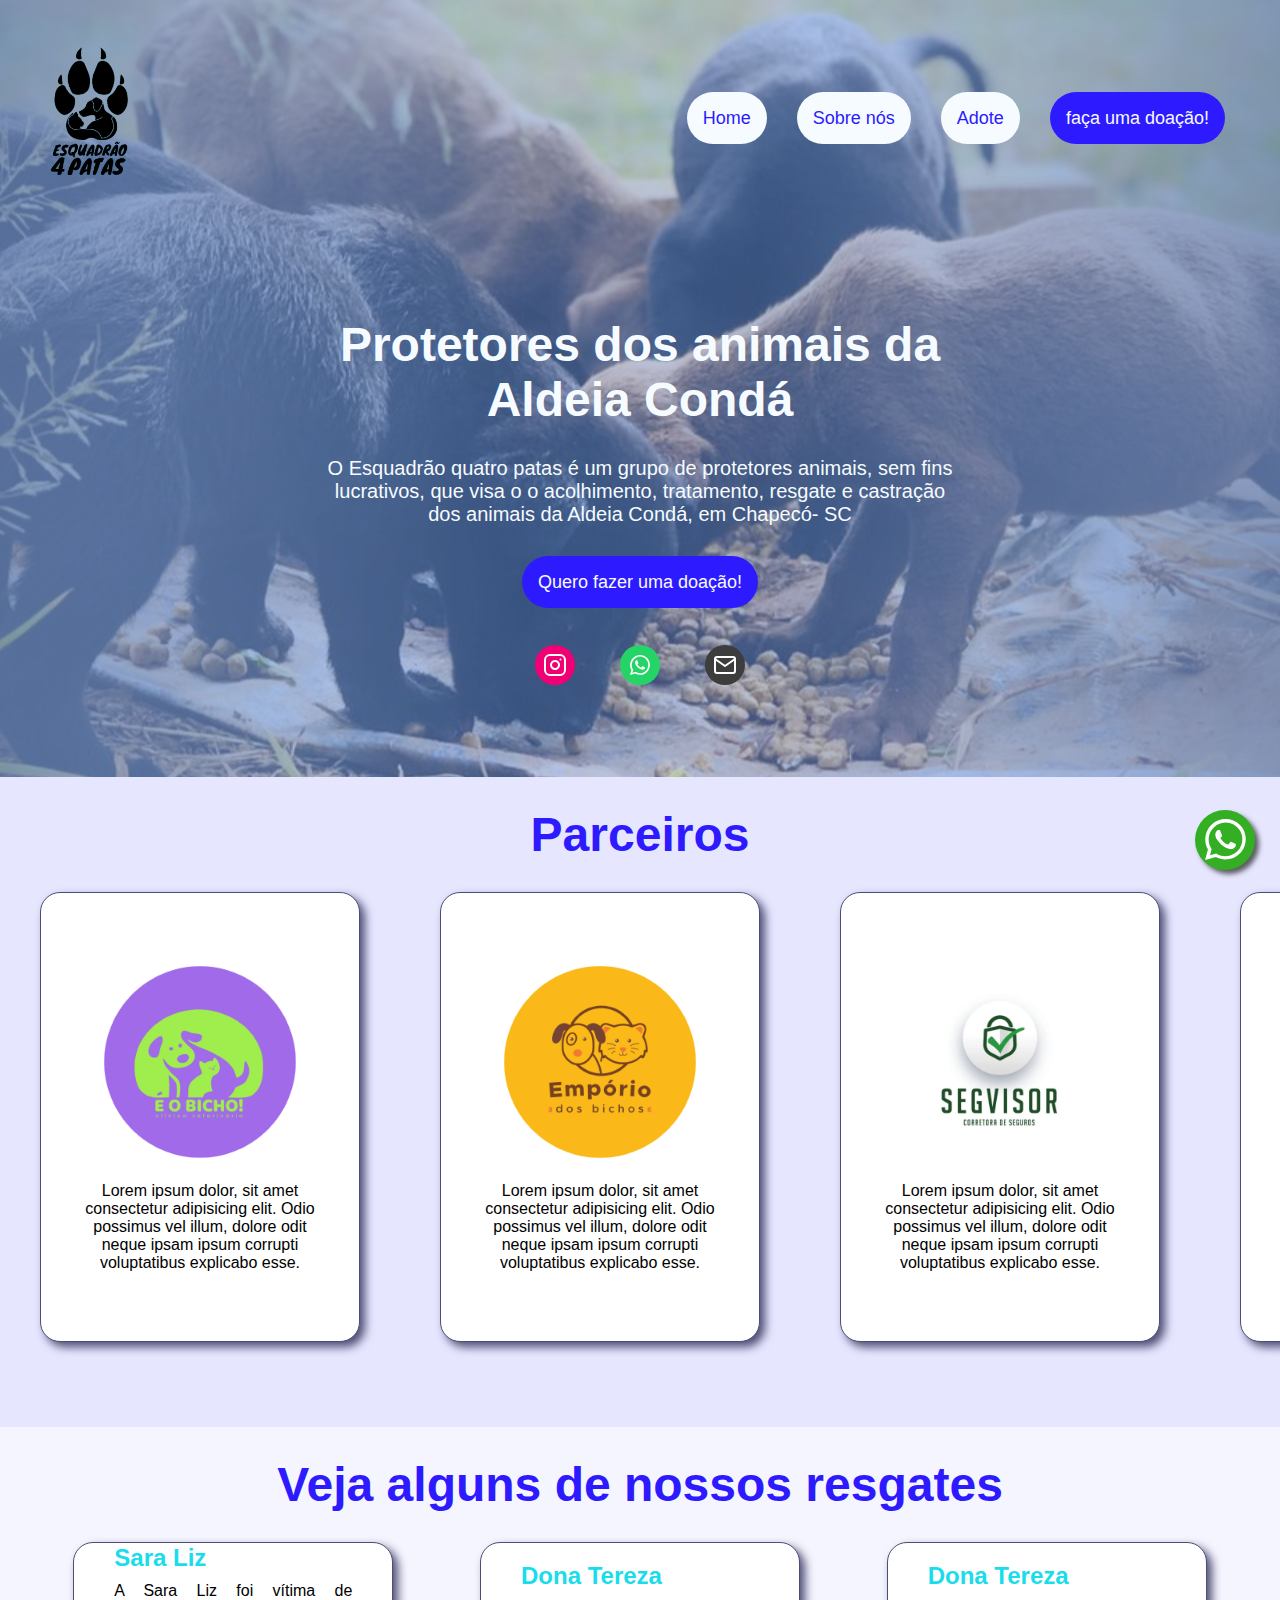
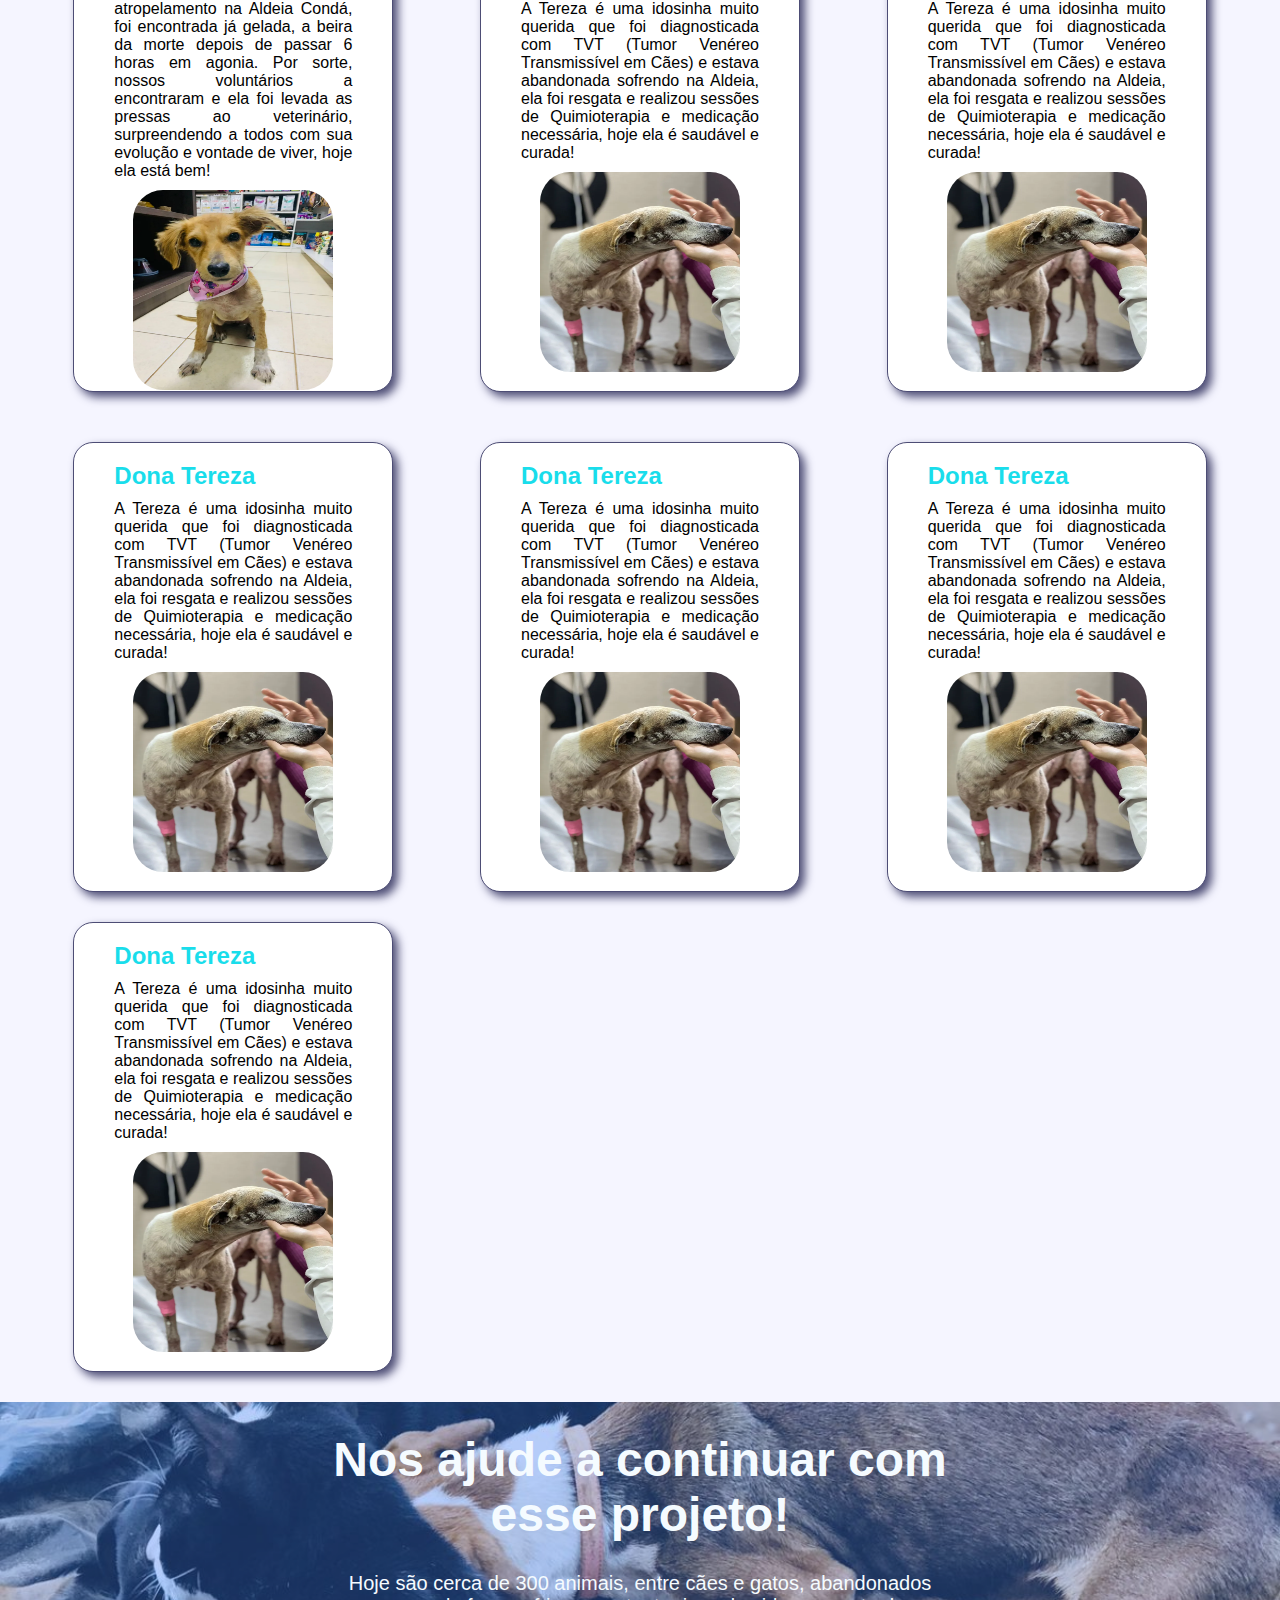
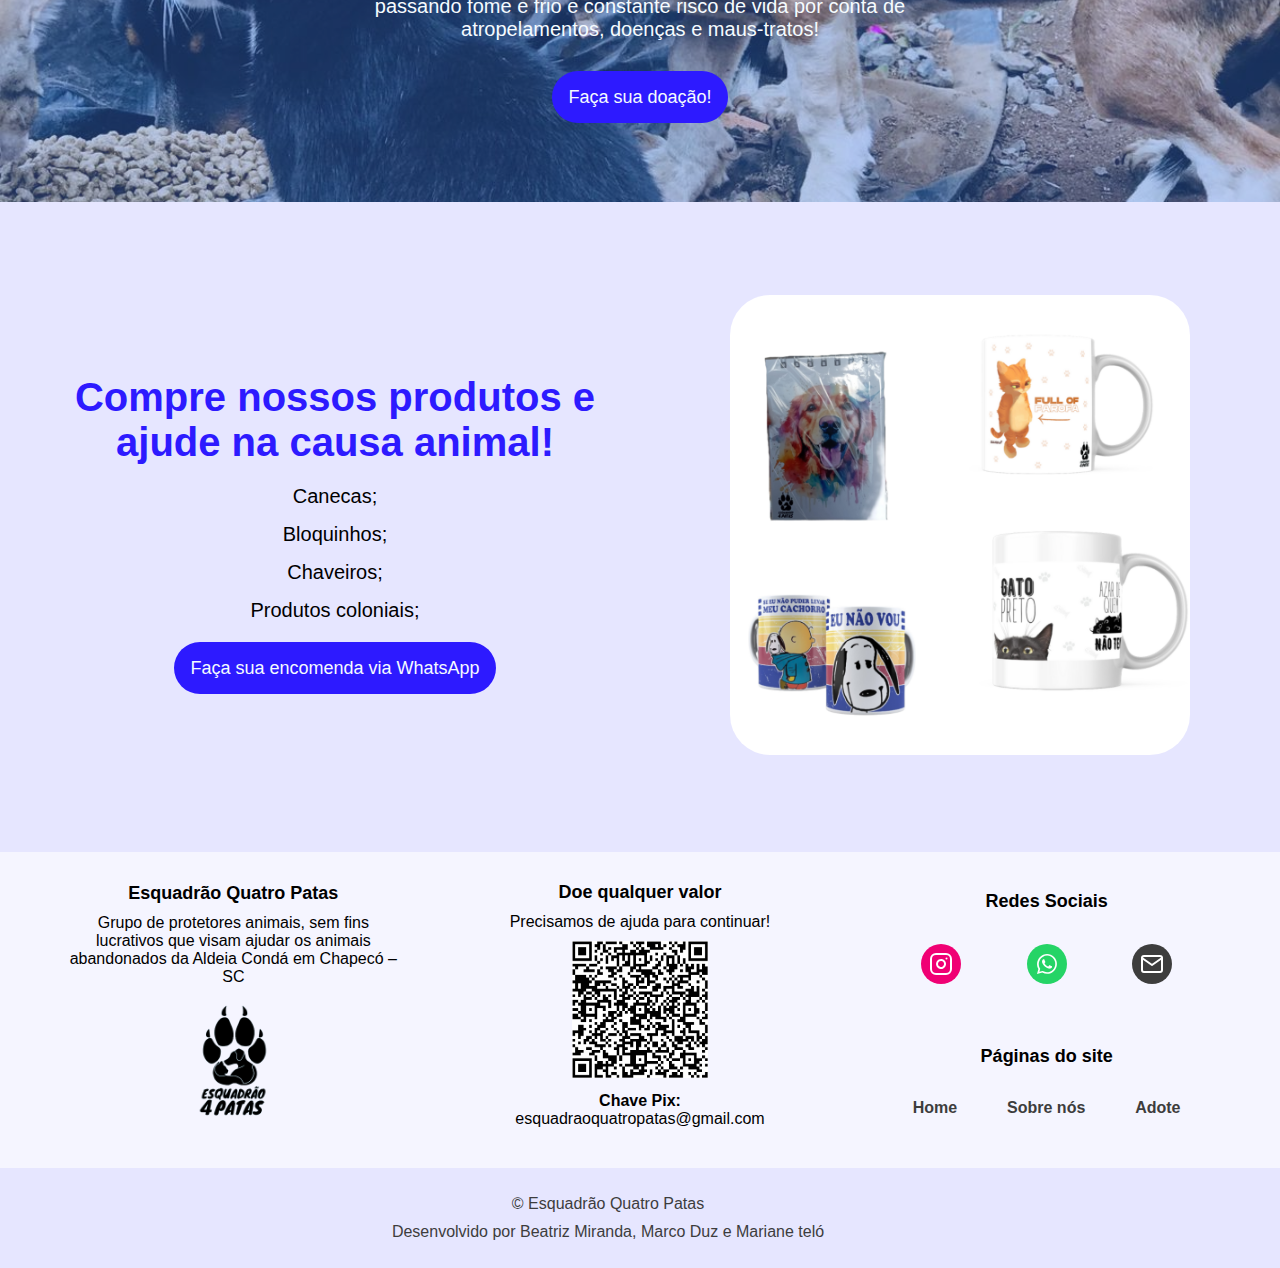
==== index.html @ 8b722568 "ajustes menu responsivo" ====
<!DOCTYPE html>
<html lang="pt-br">
  <head>
    <meta charset="UTF-8" />
    <meta http-equiv="X-UA-Compatible" content="IE=edge" />
    <meta name="viewport" content="width=device-width, initial-scale=1.0" />
    <link rel="stylesheet" href="./style/style.css" />
    <link rel="stylesheet" href="style/fontawesome/all.css" />
    <link rel="stylesheet" href="./style/responsivo.css" />
    <title>Esquadrão 4 Patas</title>
  </head>
  <body>
    <section class="inicio">
      <div id="teste">
        <header>
          <a class="linkLogo" href="index.html">
            <img id="logo" src="./imagens/index/logo.png" alt="logo da ong: Uma patinha de cachorro preta com o escrita embaixo esquadrão 4 patas"/>
          </a>
          <div class="btn-mobile">
            <label id="btn-menu-mobile" onclick="exibeMenu()">&#9776;</label>
        </div>
        <nav class="menu">
          <ul>
            <li><a href="index.html">Home</a></li>
            <li><a href="about.html">Sobre nós</a></li>
            <li><a href="adopt.html">Adote</a></li>
            <li><a class="button" href="./donate.html">faça uma doação!</a></li>
          </ul>
        </nav>
  
      </header>
        <div id="texto">
          <h2>Protetores dos animais da Aldeia Condá</h2>
          <p>
            O Esquadrão quatro patas é um grupo de protetores animais, sem fins
            lucrativos, que visa o o acolhimento, tratamento, resgate e castração
            dos animais da Aldeia Condá, em Chapecó- SC
          </p>
          <a class="button" href="#">Quero fazer uma doação!</a>

          <div id="redesSociais">
          <a id="insta" href="https://www.instagram.com/esquadrao4.patas/?igshid=YmM0MjE2YWMzOA%3D%3D" target="_blank"><img alt="instagram" src="./imagens/icones/instagram.svg"></a>
          <a id="whats" href="https://api.whatsapp.com/send?1=pt_BR&phone=5555499101071" target="_blank"><img alt="whatsapp" src="./imagens/icones/whatsapp.svg"></a>
          <a id="mail" href="mailto:%20esquadraoquatropatas@gmail.com"><img alt="e-mail" src="./imagens/icones/mail.svg"></a>
        </div>
        
        </div>
      </div>
    </section>

    <section class="parceiros">
      <h2>Parceiros</h2>
      <div class="slider">

        <div class="slides">
           <!--Radio Buttons-->
           <input type="radio" name="radio-btn" id="r1">
           <input type="radio" name="radio-btn" id="r2">
           <input type="radio" name="radio-btn" id="r3">
           <input type="radio" name="radio-btn" id="r4">

           <!--SLIDES, card-->
           <div class="slide first">
             <div class="card">
              <img src="./imagens/parceiros/eobicho.png" alt="É o bicho"/>
              <p>Lorem ipsum dolor, sit amet consectetur adipisicing elit. Odio possimus vel illum, dolore odit neque ipsam ipsum corrupti voluptatibus explicabo esse.</p>
            </div>
          </div>

          <div class="slide">
            <div class="card">
              <img src="./imagens/parceiros/emporiodosbichos.png" alt="Empório dos Bichos"/>
              <p>Lorem ipsum dolor, sit amet consectetur adipisicing elit. Odio possimus vel illum, dolore odit neque ipsam ipsum corrupti voluptatibus explicabo esse.</p> 
            </div>
          </div>

          <div class="slide">
            <div class="card">
              <img src="./imagens/parceiros/segvisor.png" alt="Segvisor seguradora"/>
              <p>Lorem ipsum dolor, sit amet consectetur adipisicing elit. Odio possimus vel illum, dolore odit neque ipsam ipsum corrupti voluptatibus explicabo esse.</p>
            </div>
          </div>

          <div class="slide">
            <div class="card">
              <img src="./imagens/parceiros/ninja.png" alt="ninja Sushi"/>
              <p>Lorem ipsum dolor, sit amet consectetur adipisicing elit. Odio possimus vel illum, dolore odit neque ipsam ipsum corrupti voluptatibus explicabo esse.</p>
            </div>
          </div>

          <!--NAVIGATION AUTO-->
            <div class="navigation-auto">
              <div class="auto-btn1"></div>
              <div class="auto-btn2"></div>
              <div class="auto-btn3"></div>
              <div class="auto-btn4"></div>
            </div>
          
          </div>

          <!-- <div class="manual-navigation">
            <label for="r1" class="manual-btn"></label>
            <label for="r2" class="manual-btn"></label>
            <label for="r3" class="manual-btn"></label>
            <label for="r4" class="manual-btn"></label>
          </div> -->

        </div>
    </section>

    <section class="resgates">
      <h2>Veja alguns de nossos resgates</h2>
      <div class="grid">
           <div class="card">
            <div class="textoresgate">
              <h3>Sara Liz</h3>
               <p>A Sara Liz foi vítima de atropelamento na Aldeia Condá, foi encontrada já gelada, a beira da morte depois de passar 6 horas em agonia. Por sorte, nossos voluntários a encontraram e ela foi levada as pressas ao veterinário, surpreendendo a todos com sua evolução e vontade de viver, hoje ela está bem!</p> 
            </div>
            <img src="./imagens/resgates/SaraLiz.png" alt="Foto da Sara Liz, cahorrinha caramelo.... usando um lenço cor de rosa, sentada posando para a foto"/>
          </div>

          <div class="card">
            <div class="textoresgate">
              <h3>Dona Tereza</h3>
               <p>A Tereza é uma idosinha muito querida que foi diagnosticada com TVT (Tumor Venéreo Transmissível em Cães) e estava abandonada sofrendo na Aldeia, ela foi resgata e realizou sessões de Quimioterapia e medicação necessária, hoje ela é saudável e curada!</p> 
            </div>
            <img src="./imagens/resgates/DonaTereza.png" alt=""/>
          </div>

          <div class="card">
            <div class="textoresgate">
              <h3>Dona Tereza</h3>
               <p>A Tereza é uma idosinha muito querida que foi diagnosticada com TVT (Tumor Venéreo Transmissível em Cães) e estava abandonada sofrendo na Aldeia, ela foi resgata e realizou sessões de Quimioterapia e medicação necessária, hoje ela é saudável e curada!</p> 
            </div>
            <img src="./imagens/resgates/DonaTereza.png" alt=""/>
          </div>
          
          <div class="card">
            <div class="textoresgate">
              <h3>Dona Tereza</h3>
               <p>A Tereza é uma idosinha muito querida que foi diagnosticada com TVT (Tumor Venéreo Transmissível em Cães) e estava abandonada sofrendo na Aldeia, ela foi resgata e realizou sessões de Quimioterapia e medicação necessária, hoje ela é saudável e curada!</p> 
            </div>
            <img src="./imagens/resgates/DonaTereza.png" alt=""/>
          </div>

          <div class="card">
            <div class="textoresgate">
              <h3>Dona Tereza</h3>
               <p>A Tereza é uma idosinha muito querida que foi diagnosticada com TVT (Tumor Venéreo Transmissível em Cães) e estava abandonada sofrendo na Aldeia, ela foi resgata e realizou sessões de Quimioterapia e medicação necessária, hoje ela é saudável e curada!</p> 
            </div>
            <img src="./imagens/resgates/DonaTereza.png" alt=""/>
          </div>

          <div class="card">
            <div class="textoresgate">
              <h3>Dona Tereza</h3>
               <p>A Tereza é uma idosinha muito querida que foi diagnosticada com TVT (Tumor Venéreo Transmissível em Cães) e estava abandonada sofrendo na Aldeia, ela foi resgata e realizou sessões de Quimioterapia e medicação necessária, hoje ela é saudável e curada!</p> 
            </div>
            <img src="./imagens/resgates/DonaTereza.png" alt=""/>
          </div>

          <div class="card">
            <div class="textoresgate">
              <h3>Dona Tereza</h3>
               <p>A Tereza é uma idosinha muito querida que foi diagnosticada com TVT (Tumor Venéreo Transmissível em Cães) e estava abandonada sofrendo na Aldeia, ela foi resgata e realizou sessões de Quimioterapia e medicação necessária, hoje ela é saudável e curada!</p> 
            </div>
            <img src="./imagens/resgates/DonaTereza.png" alt=""/>
          </div>
        </div>
    </section>

    <section class="ajude">
      <div id="teste">
        <div id="textoResgate">
          <h2>Nos ajude a continuar com esse projeto!</h2>
          <p>
            Hoje são cerca de 300 animais, entre cães e gatos, abandonados passando
            fome e frio e constante risco de vida por conta de atropelamentos,
            doenças e maus-tratos!
          </p>
          <a class="button" href="#">Faça sua doação!</a>
        </div>
      </div>
    </section>

    <section class="produtos">
      <div id="escrita">
        <h2>Compre nossos produtos e ajude na causa animal!</h2>
        <ul>
          <li>Canecas;</li>
          <li>Bloquinhos;</li>
          <li>Chaveiros;</li>
          <li>Produtos coloniais;</li>
        </ul>
        <a class="button" href="#">Faça sua encomenda via WhatsApp</a>
      </div>
      <div id="imagens">
        <img src="./imagens/index/produtos.png">
      </div>
    </div>
    </section>

    <footer>
      <div id="esquadrao">
        <h4>Esquadrão Quatro Patas</h4>
        <p>Grupo de protetores animais, sem fins lucrativos que visam ajudar os animais abandonados da Aldeia Condá em Chapecó – SC</p>
        <ul id="contatos"></ul>
        <img src="./imagens/index/logo.png" alt="logo da ong: Uma patinha de cachorro preta com o escrita embaixo esquadrão 4 patas">
      </div>
      
      <div id="doacao">
        <h4>Doe qualquer valor</h4>
        <p>Precisamos de ajuda para continuar!</p>
        <img src="./imagens/donate/qrCodePix.png" alt="QrCode para efetuar doação utilizando pix">
        <p><bold>Chave Pix:</bold><br/> esquadraoquatropatas@gmail.com</p>
      </div>

      <div id="Contato">
        <h4>Redes Sociais</h4>
        <div id="redesSociais">
          <a id="insta" href="https://www.instagram.com/esquadrao4.patas/?igshid=YmM0MjE2YWMzOA%3D%3D" target="_blank"><img alt="instagram" src="./imagens/icones/instagram.svg"></a>
          <a id="whats" href="https://api.whatsapp.com/send?1=pt_BR&phone=5555499101071" target="_blank"><img alt="whatsapp" src="./imagens/icones/whatsapp.svg"></a>
          <a id="mail" href="mailto:%20esquadraoquatropatas@gmail.com" target="_blank"><img alt="e-mail" src="./imagens/icones/mail.svg"></a>
        </div>
        <h4>Páginas do site</h4>
        <div id="nav">
          <a href="index.html">Home</a>
          <a href="about.html">Sobre nós</a>
          <a href="adopt.html">Adote</a>
        </div>
      </div>
    </footer>
    <div class="cop">
      <p>&copy Esquadrão Quatro Patas</p>
      <p>Desenvolvido por Beatriz Miranda, Marco Duz e Mariane teló</p>
    </div>

    <!--Botão Whatsapp-->
    <a href="https://api.whatsapp.com/send?1=pt_BR&phone=5555499101071" target="_blank" id="btn-wpp">
      <img alt="whatsapp" src="./imagens/icones/whatsapp.svg">
    </a>
    <script src="script.js"></script>
  </body>
</html>
---- style/style.css ----
/*----index----*/
* {
  box-sizing: border-box;
  margin: 0;
  padding: 0;
}
:root {
  /*variaveis do css*/
  --primary-color: hsl(245, 100%, 55%);
  --bg-image: rgba(64, 131, 255, 0.35);
  --bg-light: hsl(240, 100%, 95%);
  --bg-light2: hsl(240, 100%, 98%);
  --bg-donate: hsl(192, 100%, 96%);
  --shadow-color: hsl(241, 21%, 38%);

  --font-light: hsl(202, 100%, 98%);
  --font-titulo-resgates: hsl(184, 84%, 51%);

  font-size: 62.5%; /* a fonte raiz do site foi alterada para 10px*/
}
html,
body {
  width: 100%;
  height: 100%;
  scroll-behavior: smooth;
}
body {
  font-family: 'DM Sans', sans-serif;
  font-size: 1.6rem;
  text-align: center;

  overflow: overlay;

  background-color: var(--bg-light);
}
#logo {
  height: 16rem;
  width: 16rem;
}
a {
  text-decoration: none;
  font-size: 1.8rem;
  color: var(--primary-color);
}
ul {
  list-style: none;
}
h2 {
  font-size: 4.8rem;
  color: var(--primary-color);
}
.button {
  color: var(--font-light);
  background-color: var(--primary-color);
  padding: 1.6rem;
  border-radius: 10rem;

  transition: 0.8s;
}
p {
  font-size: 1.6rem;
}
/*---------------HOVERS--------------*/
nav a:hover {
  background-color: var(--primary-color);
  color: var(--font-light);
  padding: 2rem;
  border-radius: 10rem;

  transition: 0.8s;
  box-shadow: 0 0 2rem var(--shadow-color);
}
.button:hover {
  color: var(--primary-color);
  background-color: var(--font-light);
  padding: 2rem;
  border-radius: 10rem;

  transition: 0.8s;
  box-shadow: 0 0 2rem var(--shadow-color);
}
#insta:hover {
  background-color: hsl(331, 100%, 47%);
  border-radius: 50%;
  padding: 1rem;
  box-shadow: 0 0 0.5rem var(--shadow-color);

  transition: 0.2s;
}
#whats:hover {
  background-color: hsl(142, 70%, 49%);
  border-radius: 50%;
  padding: 1rem;
  box-shadow: 0 0 0.5rem var(--shadow-color);

  transition: 0.2s;
}
#mail:hover {
  background-color: hsl(0, 0%, 24%);
  border-radius: 50%;
  padding: 1rem;
  box-shadow: 0 0 0.5rem var(--shadow-color);

  transition: 0.2s;
}
footer #nav a:hover {
  font-size: 1.8rem;
  color: hsl(0, 0%, 36%);
  font-weight: bold;

  transition: 0.2s;
}
/*---------------INICIO--------------*/
.inicio {
  height: auto;
  background-image: url(../imagens/index/bgInicio.png);
  background-position: center;
}
.inicio h2 {
  color: var(--font-light);
}
#teste {
  background-color: var(--bg-image);
  width: 100%;
  height: 100%;
}
header {
  display: flex;
  justify-content: space-between;
  align-items: center;

  padding: 3.6rem 1rem;
  overflow: hidden;
}
nav {
  margin-right: 3rem;
}
nav ul {
  display: flex;
  justify-content: space-between;
}
nav ul a {
  margin: 1.5rem;
  background-color: var(--font-light);
  padding: 1.6rem;
  border-radius: 10rem;

  transition: 0.8s;
}
#texto {
  width: 63.7rem;
  margin-inline: auto;
  padding-block: 8rem;
  color: var(--font-light);
}
#texto #redesSociais {
  padding-inline: 30%;
  margin-top: 4rem;
}
#texto #redesSociais a {
  margin-inline: auto;
  display: flex;
  align-items: center;
}
#texto p {
  padding-block: 3rem;
  margin-bottom: 1.6rem;
  font-size: 2rem;
}
/*-------------CARD--------------------*/
div.card {
  display: flex;
  flex-direction: column;
  width: 32rem;
  height: 45rem;
  background-color: #ffffff;
  border-radius: 2rem;
  padding: 4rem;
  margin-inline: auto;
  align-items: center;
  justify-content: center;
  border: 0.1rem solid hsl(241, 21%, 38%);
  box-shadow: 0.5rem 0.5rem 1rem hsl(241, 21%, 38%);
  margin-top: 3rem;
}
.card img {
  width: 20rem;
  height: 20rem;
  margin-bottom: 2rem;
}
/*-----------PARCEIROS--------------------*/
.parceiros {
  padding-block: 3rem;
  height: 65rem;
}
/*----------------RESGATES---------------------*/
.grid {
  display: grid;
  justify-content: space-between;
  grid-template-columns: repeat(auto-fit, minmax(34rem, 1fr));
  grid-template-rows: repeat(auto-fit, minmax(50rem, 1fr));
}
.resgates {
  background-color: var(--bg-light2);
  height: auto;
  padding: 3rem;
}
h3 {
  color: var(--font-titulo-resgates);
  font-size: 2.4rem;
}
.textoresgate {
  text-align: justify;
}
.resgates .card p {
  margin-block: 1rem;
}
.resgates .card img {
  border-radius: 3rem;
  margin-bottom: 0rem;
}
/*----------------AJUDE---------------------*/
.ajude {
  height: 40rem;
  background-image: url(../imagens/index/bgDoe.jpeg);
  background-size: cover;
  background-position: 0% 48%;
}
.ajude p {
  color: var(--font-light);
  font-size: 2rem;
  padding-block: 3rem;
  margin-bottom: 1.6rem;
}
.ajude h2 {
  color: var(--font-light);
  padding-top: 3rem;
}
#textoResgate {
  width: 63.7rem;
  margin-inline: auto;
  color: var(--font-light);
}
/*----------------PRODUTOS--------------------*/
.produtos {
  height: 65rem;
  padding-block: 3rem;
  display: flex;
  justify-content: space-around;
  align-items: center;
}
#escrita {
  padding-left: 3rem;
  width: 48%;
}
#escrita h2 {
  font-size: 4rem;
}
#escrita ul {
  display: flex;
  flex-direction: column;
  gap: 1.5rem;
  padding-block: 2rem;
  margin-bottom: 1.6rem;
}
#escrita li {
  font-size: 2rem;
}
#imagens {
  float: right;
  width: 48%;
  padding-inline: 2rem;
}
#imagens img {
  width: min(80%, 59rem);
  height: auto;
  border-radius: 4rem;
  display: inline-block;
}
/*----------------FOOTER--------------------*/
footer {
  display: flex;
  align-items: center;
  justify-content: space-around;
  background-color: var(--bg-light2);

  padding: 3rem;
}
footer img {
  width: 40%;
  height: auto;
}
footer p {
  padding-block: 1rem;
}
bold {
  font-weight: bold;
  margin-bottom: 0.4rem;
}
footer div {
  width: 28%;
}
footer h4 {
  font-size: 1.8rem;
}
footer a {
  margin-inline: auto;
  display: flex;
  align-items: center;
}
#Contato h4:first-child {
  margin-bottom: 2rem;
}
#Contato h4:nth-child(3) {
  margin-top: 5rem;
  margin-bottom: 2rem;
}
#redesSociais img {
  width: 100%;
  height: auto;
}

footer #nav,
#redesSociais {
  width: 100%;
  display: flex;
  align-items: center;
  justify-content: space-around;
  height: auto;
  padding: 1.2rem;
}
footer #nav a {
  font-size: 1.6rem;
  color: hsl(0, 0%, 24%);
  font-weight: bold;

  transition: 0.2s;
}
#insta {
  background-color: hsl(331, 100%, 47%);
  border-radius: 50%;
  padding: 0.8rem;

  transition: 0.2s;
}
#whats {
  background-color: hsl(142, 70%, 49%);
  border-radius: 50%;
  padding: 0.8rem;

  transition: 0.2s;
}
#mail {
  background-color: hsl(0, 0%, 24%);
  border-radius: 50%;
  padding: 0.8rem;

  transition: 0.2s;
}
/*----------------Slider--------------------*/

.slider {
/*  margin: 0 auto;
  width: 80rem;*/
  height: 60rem;
  overflow: hidden;
}
.slides {
  width:125%;
  height: 40rem;
  display: flex;
}
.slides input {
  display: none;
}
.slide {
  width: 25%;
  position: static;
  transition: 2s;
}
/* .manual-navigation {
  position: absolute;
  width: 80rem;
  margin-top: -4rem;
  display: flex;
  justify-content: center;

  visibility: hidden;
}
.manual-btn {
  border: 0.2rem solid white;
  padding: 0.5rem;
  border-radius: 1rem;
  cursor: pointer;
  transition: 1s;
} */

/* .manual-btn:not(:last-child) {
  margin-right: 4rem;
}
.manual-btn:hover {
  background-color: #ffffff;
} */
#r1:checked ~ .first {
  margin-left: 0;
}
#r2:checked ~ .first {
  margin-left: -20%;
}
#r3:checked ~ .first {
  /*margin-left: -50%;*/
}
#r4:checked ~ .first {
 /* margin-left: -75%;*/
}

.navigation-auto div {
  border: 0.2rem solid var(--primary-color);
  padding: 0.5rem;
  border-radius: 1rem;
  cursor: pointer;
  transition: 1s;

  visibility: hidden;
}
.navigation-auto {
  position: absolute;
  width: min(90%, 80rem);
  margin-top: 36rem;
  display: flex;
  justify-content: center;
}
.navigation-auto div:not(:last-child) {
  margin-right: 4rem;
}
#r1:checked ~ .navigation-auto .auto-btn1 {
  background-color: #ffffff;
}
#r2:checked ~ .navigation-auto .auto-btn1 {
  background-color: #ffffff;
}
#r3:checked ~ .navigation-auto .auto-btn1 {
  background-color: #ffffff;
}
#r4:checked ~ .navigation-auto .auto-btn1 {
  background-color: #ffffff;
}
/*-------copy---------------------------------*/
.cop {
  padding-block: 3vh;
}
.cop p {
  color: hsl(0, 0%, 24%);
  width: 95%;
}
.cop p:first-child {
  margin-bottom: 1rem;
}

/* botão do whatsapp */
#btn-wpp{
  font-size: 14px;
  position: fixed;
  bottom: 30px;
  right: 25px;
  width: 60px;
  height: 60px;
  background-color: #34af23;
  border-radius: 50%;
  text-align: center;
  color: #FFF;
  /*padding: 5px 0 10px 0px;*/
  text-transform: uppercase;
  animation-name: animacaoBotao;
  animation-iteration-count: infinite;
  animation-duration: 3s;
  font-family: "Raleway Semibold";
  letter-spacing: 0.6px;
  z-index: 12;
  cursor: pointer;
  /*box-shadow: inset -1px -1px black;*/
  -webkit-box-shadow: 4px 4px 5px rgba(50, 50, 50, 0.77);
}
#btn-wpp img{
      transform: translateY(1px);
      /* padding-left: 5px; */
      margin-top: 4px;
      margin-left: 1px;
      width: 81%;
}
---- style/responsivo.css ----
/*menu
*/
.btn-mobile{
  display: none;
}
@media (max-width: 1024px) {

  
  /*menuu*/
  header {
    width: 100%;
    height: 13vh;
    /*padding: 3vw;*/
    position: fixed;
    flex-wrap: wrap;
    background-color: #fff;
    justify-content: center;
    padding: 0;
    overflow: visible;
    border-bottom: 1px #ebebeb solid;
    opacity: 90%;
  }
  header .linkLogo{
    width: 50%;
    display: flex;
  }
  nav {
    margin-right: 3vw;
    display: none;
  }
  nav ul{
    display: block;
  }
  nav ul a {
    margin: auto; 
    background-color: #fff; 
    padding: 0; 
    border-radius: 0;
    transition: 0.8s;
    font-size: 21px;
}
nav ul li:first-child{
  border-top: 1px #ebebeb solid;
}
  .btn-mobile{
    display: flex;
    position: relative;
    font-size: 47px;
    width: 44%;
    justify-content: flex-end;
    align-items: center;
  }
  li .button {
    color: #000;
    background-color:#fff;
    padding: 0;
    border-radius: 0;
    transition: 0.8s;
}
  .menu{
   /* float: none;*/
    width: 100%;
    position: relative;
    /*top: 0;*/
    margin: auto;
  }
  .menu ul{
    width: 100%;
    /*outline-style: none;*/
    padding: 0;
   /* margin: 1px 0;
    animation: blockIn .4s;*/
  }
  .menu ul li{
    width: 100%;
    text-align: center;
    padding: 15px 0;
    border-bottom: 1px #ebebeb solid;
    background-color: #fff;
  }


  html,
  body {
    width: 100%;
  }
  #logo {
    height: 12.5vh;
    width: auto;
  }
  h2 {
    font-size: 3rem;
  }
  h3 {
    font-size: 2.4rem;
  }
  .inicio {
    width: 100vw;
  }
  
  #texto {
    width: 90%;
    padding: 30% 0 6% 0;
  }
  #texto #redesSociais {
    padding-inline: 10%;
    margin-top: 2.5rem;
  }
  #texto p {
    font-size: 1.8rem;
  }
  /*-------------CARD--------------------*/
  div.card {
    width: min(85%, 35rem);
  }
  /*----------------RESGATES---------------------*/
  .grid {
    display: grid;
    gap: 2vw;
    grid-template-columns: repeat(auto-fit, minmax(90vw, 1fr));
    grid-template-rows: repeat(auto-fit, minmax(50rem, 1fr));
  }
  .resgates {
    background-color: var(--bg-light2);
    height: auto;
    padding: 3vh;
  }
  h3 {
    color: var(--font-titulo-resgates);
    font-size: 2rem;
  }
  .textoresgate {
    display: flex;
    flex-direction: column;
    align-items: center;
  }
  .resgates .card {
    padding: 4vw;
  }
  .resgates .card p {
    margin-block: 2vw;
    width: 95%;
    font-size: 1.4rem;
  }
  .resgates .card img {
    border-radius: 3rem;
    margin-bottom: 0rem;
  }

  /*----------------AJUDE---------------------*/
  .ajude {
    height: 40rem;
    width: 100vw;
  }
  #textoResgate {
    width: 90%;
  }
  /*----------------PRODUTOS--------------------*/
  .produtos {
    width: 100vw;
    height: auto;
    padding-block: 3vh;
    display: flex;
    flex-direction: column;
    justify-content: space-around;
    align-items: center;
  }
  #escrita {
    padding-inline: 3vw;
    width: 100%;
  }
  #escrita h2 {
    font-size: 3rem;
  }
  #escrita ul {
    gap: 3vw;
  }
  #imagens {
    float: right;
    width: 100%;
    margin-top: 1.6rem;
    padding-inline: 3vw;
  }
  #imagens img {
    margin-top: 3vh;
  }

  /*----------------FOOTER--------------------*/
  footer {
    display: flex;
    flex-direction: column;
    align-items: center;
    gap: 3vh;

    padding-inline: 3vw;
    padding-block: 3vh;
  }

  footer div {
    width: 100%;
  }
  #Contato h4:first-child {
    margin-bottom: 3vh;
  }
  #Contato h4:nth-child(3) {
    margin-block: 3vh;
  }

  /*=============SLIDER================*/
  .slider {
    width: 100vw;
    height: 90%;
  }
  .slides {
    width: 400%;
    height: 90%;
  }
  /*==========ABOUT===========*/
  #about {
    width: 80vw;
    margin-inline: auto;
    padding-block: 4vh;

    text-align: center;
  }
  #about h2 {
    font-size: 3rem;
    margin-bottom: 3vh;
  }
  #about #redesSociais {
    padding-inline: 10%;
    margin-top: 2.5rem;
  }
  #about #redesSociais a {
    margin-inline: auto;
    display: flex;
    align-items: center;
  }
  #about p {
    color: black;
    padding-block: 1.5vh;
    line-height: 1.9rem;
    text-align: justify;
  }
  #about p:nth-child(5) {
    margin-bottom: 2rem;
  }
  /*================ADOPT======================*/
  #adopt {
    width: 80vw;
  }
  #adopt h2 {
    font-size: 3rem;
  }
  #adopt .card {
    width: 85%;
    height: 100%;
  }
  /*================DONATE======================*/
  #donate {
    width: 100%;
    padding-block: 4vh;
  }
  #donate h2 {
    font-size: 3rem;
  }
  #donate bold {
    font-size: min(4vw, 1.6rem);
  }
}
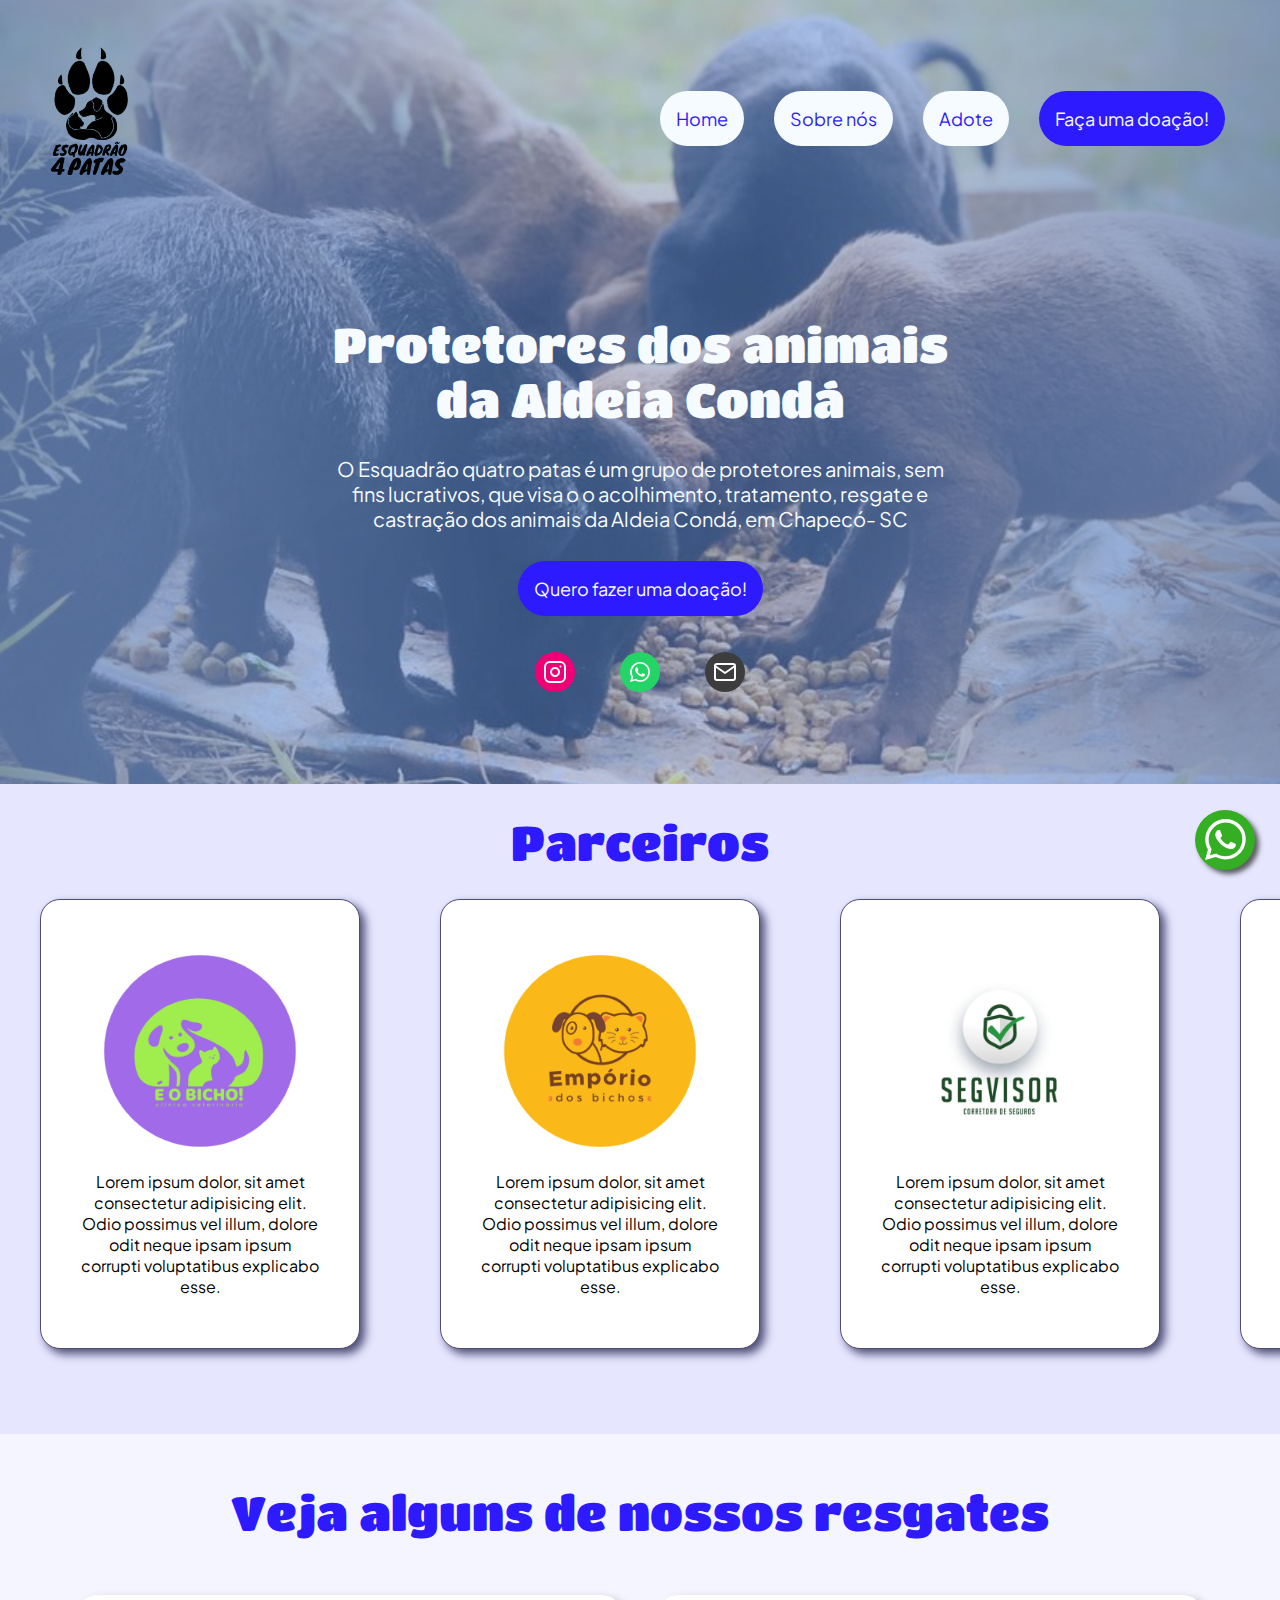
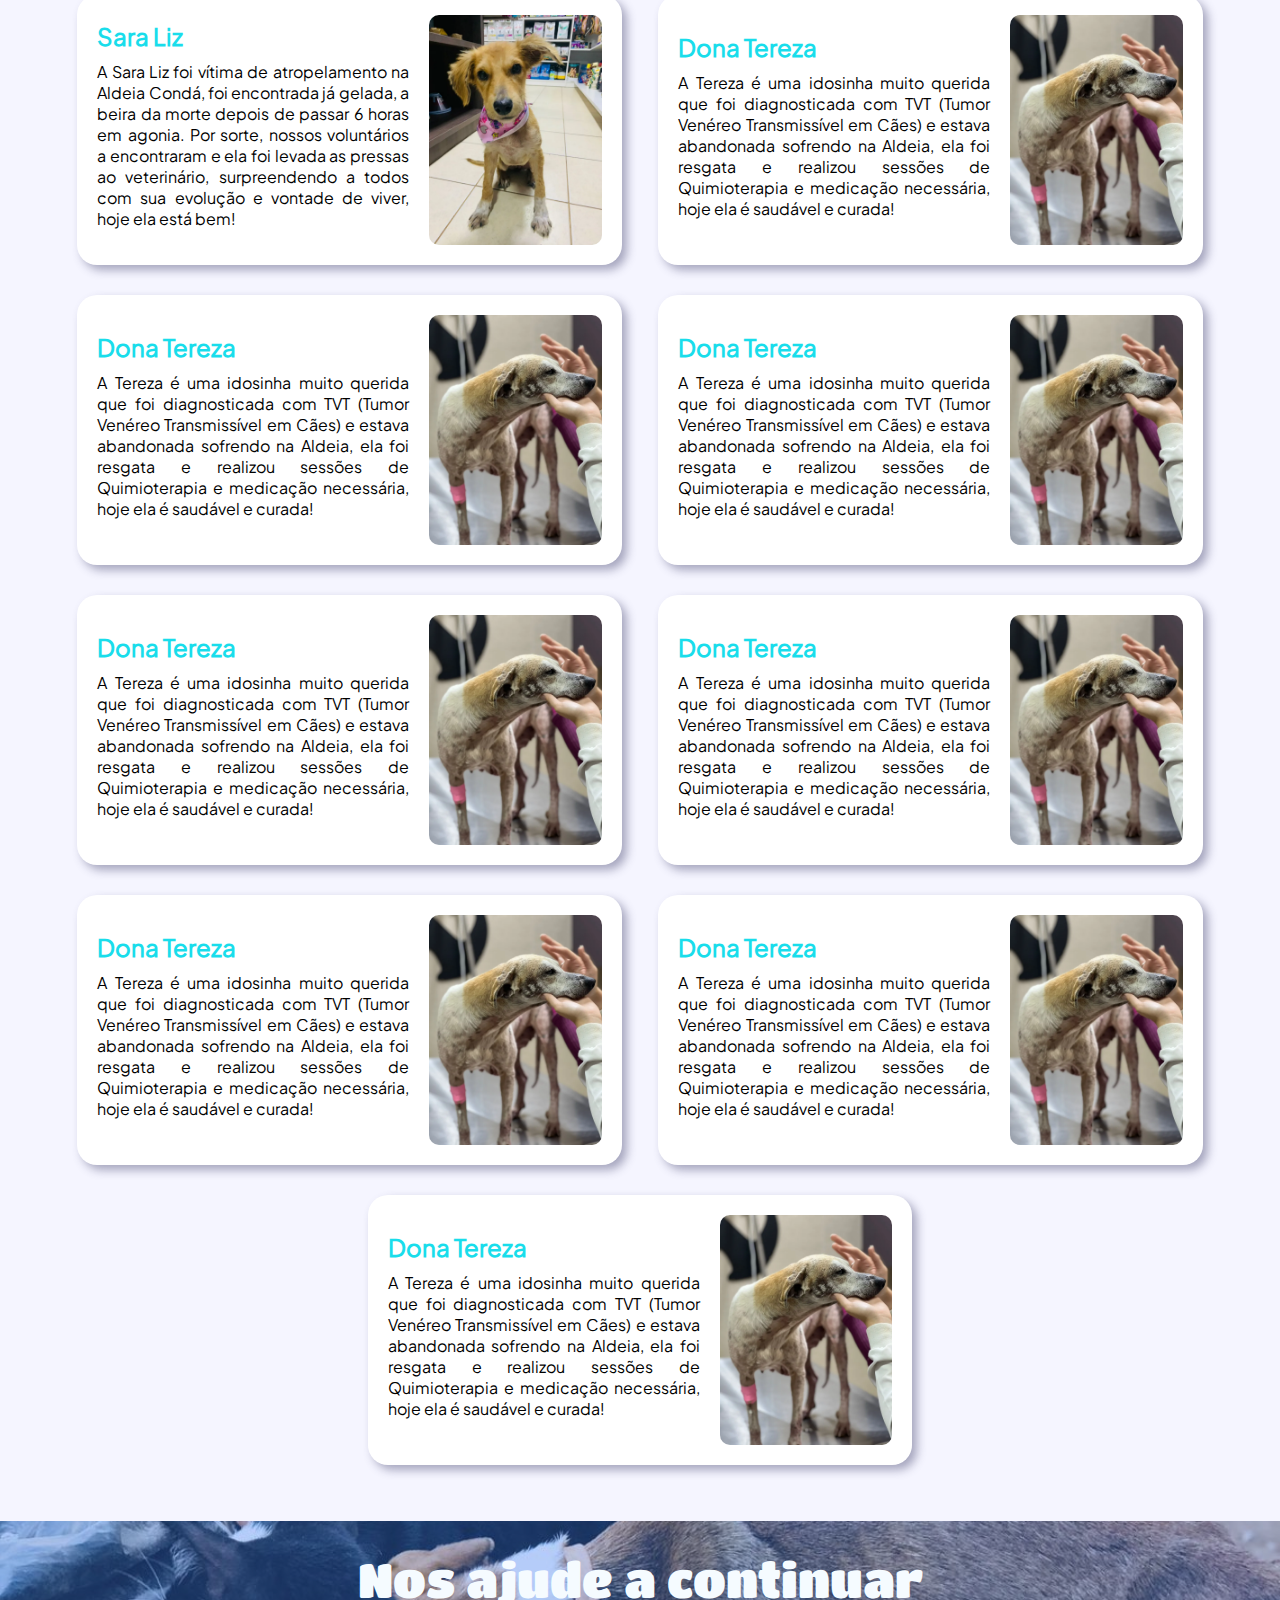
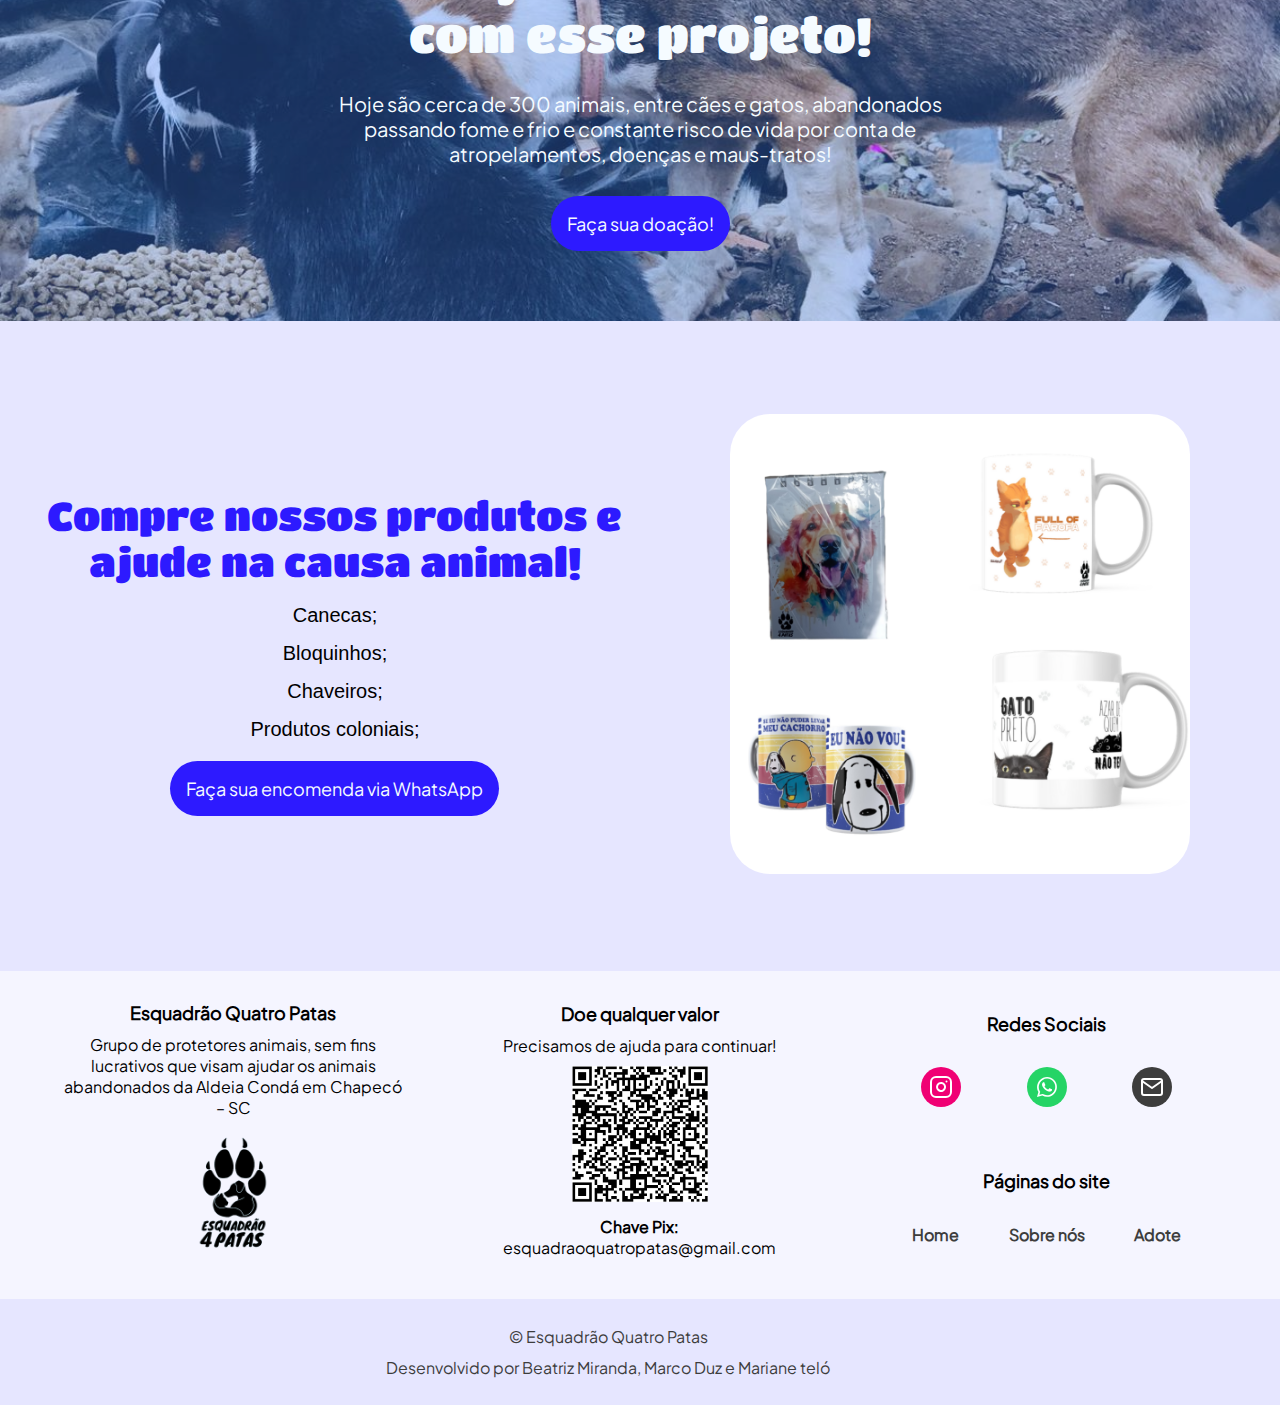
==== commit e1e1492e: "ajustes e testes" ====
--- a/index.html
+++ b/index.html
@@ -1,244 +1,314 @@
 <!DOCTYPE html>
 <html lang="pt-br">
-  <head>
-    <meta charset="UTF-8" />
-    <meta http-equiv="X-UA-Compatible" content="IE=edge" />
-    <meta name="viewport" content="width=device-width, initial-scale=1.0" />
-    <link rel="stylesheet" href="./style/style.css" />
-    <link rel="stylesheet" href="style/fontawesome/all.css" />
-    <link rel="stylesheet" href="./style/responsivo.css" />
-    <title>Esquadrão 4 Patas</title>
-  </head>
-  <body>
-    <section class="inicio">
-      <div id="teste">
-        <header>
-          <a class="linkLogo" href="index.html">
-            <img id="logo" src="./imagens/index/logo.png" alt="logo da ong: Uma patinha de cachorro preta com o escrita embaixo esquadrão 4 patas"/>
-          </a>
-          <div class="btn-mobile">
-            <label id="btn-menu-mobile" onclick="exibeMenu()">&#9776;</label>
+
+<head>
+  <meta charset="UTF-8" />
+  <meta http-equiv="X-UA-Compatible" content="IE=edge" />
+  <meta name="viewport" content="width=device-width, initial-scale=1.0" />
+  <link rel="stylesheet" href="./style/style.css" />
+  <link rel="stylesheet" href="style/fontawesome/all.css" />
+  <link rel="stylesheet" href="./style/responsivo.css" />
+  <link rel="stylesheet" href="style/fonts.css">
+  <title>Esquadrão 4 Patas</title>
+</head>
+
+<body>
+  <section class="inicio">
+    <div id="teste">
+      <header>
+        <a class="linkLogo" href="index.html">
+          <img id="logo" src="./imagens/index/logo.png"
+            alt="logo da ong: Uma patinha de cachorro preta com o escrita embaixo esquadrão 4 patas" />
+        </a>
+        <div class="btn-mobile">
+          <label id="btn-menu-mobile" onclick="exibeMenu()">&#9776;</label>
         </div>
         <nav class="menu">
           <ul>
             <li><a href="index.html">Home</a></li>
             <li><a href="about.html">Sobre nós</a></li>
             <li><a href="adopt.html">Adote</a></li>
-            <li><a class="button" href="./donate.html">faça uma doação!</a></li>
+            <li><a class="button" href="./donate.html">Faça uma doação!</a></li>
           </ul>
         </nav>
-  
+
       </header>
-        <div id="texto">
-          <h2>Protetores dos animais da Aldeia Condá</h2>
-          <p>
-            O Esquadrão quatro patas é um grupo de protetores animais, sem fins
-            lucrativos, que visa o o acolhimento, tratamento, resgate e castração
-            dos animais da Aldeia Condá, em Chapecó- SC
-          </p>
-          <a class="button" href="#">Quero fazer uma doação!</a>
-
-          <div id="redesSociais">
-          <a id="insta" href="https://www.instagram.com/esquadrao4.patas/?igshid=YmM0MjE2YWMzOA%3D%3D" target="_blank"><img alt="instagram" src="./imagens/icones/instagram.svg"></a>
-          <a id="whats" href="https://api.whatsapp.com/send?1=pt_BR&phone=5555499101071" target="_blank"><img alt="whatsapp" src="./imagens/icones/whatsapp.svg"></a>
-          <a id="mail" href="mailto:%20esquadraoquatropatas@gmail.com"><img alt="e-mail" src="./imagens/icones/mail.svg"></a>
-        </div>
-        
-        </div>
-      </div>
-    </section>
-
-    <section class="parceiros">
-      <h2>Parceiros</h2>
-      <div class="slider">
-
-        <div class="slides">
-           <!--Radio Buttons-->
-           <input type="radio" name="radio-btn" id="r1">
-           <input type="radio" name="radio-btn" id="r2">
-           <input type="radio" name="radio-btn" id="r3">
-           <input type="radio" name="radio-btn" id="r4">
-
-           <!--SLIDES, card-->
-           <div class="slide first">
-             <div class="card">
-              <img src="./imagens/parceiros/eobicho.png" alt="É o bicho"/>
-              <p>Lorem ipsum dolor, sit amet consectetur adipisicing elit. Odio possimus vel illum, dolore odit neque ipsam ipsum corrupti voluptatibus explicabo esse.</p>
-            </div>
-          </div>
-
-          <div class="slide">
-            <div class="card">
-              <img src="./imagens/parceiros/emporiodosbichos.png" alt="Empório dos Bichos"/>
-              <p>Lorem ipsum dolor, sit amet consectetur adipisicing elit. Odio possimus vel illum, dolore odit neque ipsam ipsum corrupti voluptatibus explicabo esse.</p> 
-            </div>
-          </div>
-
-          <div class="slide">
-            <div class="card">
-              <img src="./imagens/parceiros/segvisor.png" alt="Segvisor seguradora"/>
-              <p>Lorem ipsum dolor, sit amet consectetur adipisicing elit. Odio possimus vel illum, dolore odit neque ipsam ipsum corrupti voluptatibus explicabo esse.</p>
-            </div>
-          </div>
-
-          <div class="slide">
-            <div class="card">
-              <img src="./imagens/parceiros/ninja.png" alt="ninja Sushi"/>
-              <p>Lorem ipsum dolor, sit amet consectetur adipisicing elit. Odio possimus vel illum, dolore odit neque ipsam ipsum corrupti voluptatibus explicabo esse.</p>
-            </div>
-          </div>
-
-          <!--NAVIGATION AUTO-->
-            <div class="navigation-auto">
-              <div class="auto-btn1"></div>
-              <div class="auto-btn2"></div>
-              <div class="auto-btn3"></div>
-              <div class="auto-btn4"></div>
-            </div>
-          
-          </div>
-
-          <!-- <div class="manual-navigation">
+      <div id="texto">
+        <h2>Protetores dos animais da Aldeia Condá</h2>
+        <p>
+          O Esquadrão quatro patas é um grupo de protetores animais, sem fins
+          lucrativos, que visa o o acolhimento, tratamento, resgate e castração
+          dos animais da Aldeia Condá, em Chapecó- SC
+        </p>
+        <a class="button" href="#">Quero fazer uma doação!</a>
+
+        <div id="redesSociais">
+          <a id="insta" href="https://www.instagram.com/esquadrao4.patas/?igshid=YmM0MjE2YWMzOA%3D%3D"
+            target="_blank"><img alt="instagram" src="./imagens/icones/instagram.svg"></a>
+          <a id="whats" href="https://api.whatsapp.com/send?1=pt_BR&phone=5555499101071" target="_blank"><img
+              alt="whatsapp" src="./imagens/icones/whatsapp.svg"></a>
+          <a id="mail" href="mailto:%20esquadraoquatropatas@gmail.com"><img alt="e-mail"
+              src="./imagens/icones/mail.svg"></a>
+        </div>
+
+      </div>
+    </div>
+  </section>
+
+  <section class="parceiros">
+    <h2>Parceiros</h2>
+    <div class="slider">
+
+      <div class="slides">
+        <!--Radio Buttons-->
+        <input type="radio" name="radio-btn" id="r1">
+        <input type="radio" name="radio-btn" id="r2">
+        <input type="radio" name="radio-btn" id="r3">
+        <input type="radio" name="radio-btn" id="r4">
+
+        <!--SLIDES, card-->
+        <div class="slide first">
+          <div class="card">
+            <img src="./imagens/parceiros/eobicho.png" alt="É o bicho" />
+            <p>Lorem ipsum dolor, sit amet consectetur adipisicing elit. Odio possimus vel illum, dolore odit neque
+              ipsam ipsum corrupti voluptatibus explicabo esse.</p>
+          </div>
+        </div>
+
+        <div class="slide">
+          <div class="card">
+            <img src="./imagens/parceiros/emporiodosbichos.png" alt="Empório dos Bichos" />
+            <p>Lorem ipsum dolor, sit amet consectetur adipisicing elit. Odio possimus vel illum, dolore odit neque
+              ipsam ipsum corrupti voluptatibus explicabo esse.</p>
+          </div>
+        </div>
+
+        <div class="slide">
+          <div class="card">
+            <img src="./imagens/parceiros/segvisor.png" alt="Segvisor seguradora" />
+            <p>Lorem ipsum dolor, sit amet consectetur adipisicing elit. Odio possimus vel illum, dolore odit neque
+              ipsam ipsum corrupti voluptatibus explicabo esse.</p>
+          </div>
+        </div>
+
+        <div class="slide">
+          <div class="card">
+            <img src="./imagens/parceiros/ninja.png" alt="ninja Sushi" />
+            <p>Lorem ipsum dolor, sit amet consectetur adipisicing elit. Odio possimus vel illum, dolore odit neque
+              ipsam ipsum corrupti voluptatibus explicabo esse.</p>
+          </div>
+        </div>
+
+        <!--NAVIGATION AUTO-->
+        <div class="navigation-auto">
+          <div class="auto-btn1"></div>
+          <div class="auto-btn2"></div>
+          <div class="auto-btn3"></div>
+          <div class="auto-btn4"></div>
+        </div>
+
+      </div>
+
+      <!-- <div class="manual-navigation">
             <label for="r1" class="manual-btn"></label>
             <label for="r2" class="manual-btn"></label>
             <label for="r3" class="manual-btn"></label>
             <label for="r4" class="manual-btn"></label>
           </div> -->
 
-        </div>
-    </section>
-
-    <section class="resgates">
-      <h2>Veja alguns de nossos resgates</h2>
-      <div class="grid">
-           <div class="card">
-            <div class="textoresgate">
-              <h3>Sara Liz</h3>
-               <p>A Sara Liz foi vítima de atropelamento na Aldeia Condá, foi encontrada já gelada, a beira da morte depois de passar 6 horas em agonia. Por sorte, nossos voluntários a encontraram e ela foi levada as pressas ao veterinário, surpreendendo a todos com sua evolução e vontade de viver, hoje ela está bem!</p> 
-            </div>
-            <img src="./imagens/resgates/SaraLiz.png" alt="Foto da Sara Liz, cahorrinha caramelo.... usando um lenço cor de rosa, sentada posando para a foto"/>
-          </div>
-
-          <div class="card">
-            <div class="textoresgate">
-              <h3>Dona Tereza</h3>
-               <p>A Tereza é uma idosinha muito querida que foi diagnosticada com TVT (Tumor Venéreo Transmissível em Cães) e estava abandonada sofrendo na Aldeia, ela foi resgata e realizou sessões de Quimioterapia e medicação necessária, hoje ela é saudável e curada!</p> 
-            </div>
-            <img src="./imagens/resgates/DonaTereza.png" alt=""/>
-          </div>
-
-          <div class="card">
-            <div class="textoresgate">
-              <h3>Dona Tereza</h3>
-               <p>A Tereza é uma idosinha muito querida que foi diagnosticada com TVT (Tumor Venéreo Transmissível em Cães) e estava abandonada sofrendo na Aldeia, ela foi resgata e realizou sessões de Quimioterapia e medicação necessária, hoje ela é saudável e curada!</p> 
-            </div>
-            <img src="./imagens/resgates/DonaTereza.png" alt=""/>
-          </div>
-          
-          <div class="card">
-            <div class="textoresgate">
-              <h3>Dona Tereza</h3>
-               <p>A Tereza é uma idosinha muito querida que foi diagnosticada com TVT (Tumor Venéreo Transmissível em Cães) e estava abandonada sofrendo na Aldeia, ela foi resgata e realizou sessões de Quimioterapia e medicação necessária, hoje ela é saudável e curada!</p> 
-            </div>
-            <img src="./imagens/resgates/DonaTereza.png" alt=""/>
-          </div>
-
-          <div class="card">
-            <div class="textoresgate">
-              <h3>Dona Tereza</h3>
-               <p>A Tereza é uma idosinha muito querida que foi diagnosticada com TVT (Tumor Venéreo Transmissível em Cães) e estava abandonada sofrendo na Aldeia, ela foi resgata e realizou sessões de Quimioterapia e medicação necessária, hoje ela é saudável e curada!</p> 
-            </div>
-            <img src="./imagens/resgates/DonaTereza.png" alt=""/>
-          </div>
-
-          <div class="card">
-            <div class="textoresgate">
-              <h3>Dona Tereza</h3>
-               <p>A Tereza é uma idosinha muito querida que foi diagnosticada com TVT (Tumor Venéreo Transmissível em Cães) e estava abandonada sofrendo na Aldeia, ela foi resgata e realizou sessões de Quimioterapia e medicação necessária, hoje ela é saudável e curada!</p> 
-            </div>
-            <img src="./imagens/resgates/DonaTereza.png" alt=""/>
-          </div>
-
-          <div class="card">
-            <div class="textoresgate">
-              <h3>Dona Tereza</h3>
-               <p>A Tereza é uma idosinha muito querida que foi diagnosticada com TVT (Tumor Venéreo Transmissível em Cães) e estava abandonada sofrendo na Aldeia, ela foi resgata e realizou sessões de Quimioterapia e medicação necessária, hoje ela é saudável e curada!</p> 
-            </div>
-            <img src="./imagens/resgates/DonaTereza.png" alt=""/>
-          </div>
-        </div>
-    </section>
-
-    <section class="ajude">
-      <div id="teste">
-        <div id="textoResgate">
-          <h2>Nos ajude a continuar com esse projeto!</h2>
-          <p>
-            Hoje são cerca de 300 animais, entre cães e gatos, abandonados passando
-            fome e frio e constante risco de vida por conta de atropelamentos,
-            doenças e maus-tratos!
-          </p>
-          <a class="button" href="#">Faça sua doação!</a>
-        </div>
-      </div>
-    </section>
-
-    <section class="produtos">
-      <div id="escrita">
-        <h2>Compre nossos produtos e ajude na causa animal!</h2>
-        <ul>
-          <li>Canecas;</li>
-          <li>Bloquinhos;</li>
-          <li>Chaveiros;</li>
-          <li>Produtos coloniais;</li>
-        </ul>
-        <a class="button" href="#">Faça sua encomenda via WhatsApp</a>
-      </div>
-      <div id="imagens">
-        <img src="./imagens/index/produtos.png">
-      </div>
-    </div>
-    </section>
-
-    <footer>
-      <div id="esquadrao">
-        <h4>Esquadrão Quatro Patas</h4>
-        <p>Grupo de protetores animais, sem fins lucrativos que visam ajudar os animais abandonados da Aldeia Condá em Chapecó – SC</p>
-        <ul id="contatos"></ul>
-        <img src="./imagens/index/logo.png" alt="logo da ong: Uma patinha de cachorro preta com o escrita embaixo esquadrão 4 patas">
-      </div>
-      
-      <div id="doacao">
-        <h4>Doe qualquer valor</h4>
-        <p>Precisamos de ajuda para continuar!</p>
-        <img src="./imagens/donate/qrCodePix.png" alt="QrCode para efetuar doação utilizando pix">
-        <p><bold>Chave Pix:</bold><br/> esquadraoquatropatas@gmail.com</p>
-      </div>
-
-      <div id="Contato">
-        <h4>Redes Sociais</h4>
-        <div id="redesSociais">
-          <a id="insta" href="https://www.instagram.com/esquadrao4.patas/?igshid=YmM0MjE2YWMzOA%3D%3D" target="_blank"><img alt="instagram" src="./imagens/icones/instagram.svg"></a>
-          <a id="whats" href="https://api.whatsapp.com/send?1=pt_BR&phone=5555499101071" target="_blank"><img alt="whatsapp" src="./imagens/icones/whatsapp.svg"></a>
-          <a id="mail" href="mailto:%20esquadraoquatropatas@gmail.com" target="_blank"><img alt="e-mail" src="./imagens/icones/mail.svg"></a>
-        </div>
-        <h4>Páginas do site</h4>
-        <div id="nav">
-          <a href="index.html">Home</a>
-          <a href="about.html">Sobre nós</a>
-          <a href="adopt.html">Adote</a>
-        </div>
-      </div>
-    </footer>
-    <div class="cop">
-      <p>&copy Esquadrão Quatro Patas</p>
-      <p>Desenvolvido por Beatriz Miranda, Marco Duz e Mariane teló</p>
-    </div>
-
-    <!--Botão Whatsapp-->
-    <a href="https://api.whatsapp.com/send?1=pt_BR&phone=5555499101071" target="_blank" id="btn-wpp">
-      <img alt="whatsapp" src="./imagens/icones/whatsapp.svg">
-    </a>
-    <script src="script.js"></script>
-  </body>
-</html>
+    </div>
+  </section>
+
+  <section class="resgates">
+    <h2>Veja alguns de nossos resgates</h2>
+    <div class="grid">
+      <div class="container-resgate">
+        <div class="card">
+          <div class="textoresgate">
+            <h3>Sara Liz</h3>
+            <p>A Sara Liz foi vítima de atropelamento na Aldeia Condá, foi encontrada já gelada, a beira da morte depois
+              de passar 6 horas em agonia. Por sorte, nossos voluntários a encontraram e ela foi levada as pressas ao
+              veterinário, surpreendendo a todos com sua evolução e vontade de viver, hoje ela está bem!</p>
+          </div>
+          <img src="./imagens/resgates/SaraLiz.png"
+            alt="Foto da Sara Liz, cahorrinha caramelo.... usando um lenço cor de rosa, sentada posando para a foto" />
+        </div>
+      </div>
+
+      <div class="container-resgate">
+        <div class="card">
+          <div class="textoresgate">
+            <h3>Dona Tereza</h3>
+            <p>A Tereza é uma idosinha muito querida que foi diagnosticada com TVT (Tumor Venéreo Transmissível em Cães)
+              e estava abandonada sofrendo na Aldeia, ela foi resgata e realizou sessões de Quimioterapia e medicação
+              necessária, hoje ela é saudável e curada!</p>
+          </div>
+          <img src="./imagens/resgates/DonaTereza.png" alt="" />
+        </div>
+      </div>
+
+      <div class="container-resgate">
+        <div class="card">
+          <div class="textoresgate">
+            <h3>Dona Tereza</h3>
+            <p>A Tereza é uma idosinha muito querida que foi diagnosticada com TVT (Tumor Venéreo Transmissível em Cães)
+              e estava abandonada sofrendo na Aldeia, ela foi resgata e realizou sessões de Quimioterapia e medicação
+              necessária, hoje ela é saudável e curada!</p>
+          </div>
+          <img src="./imagens/resgates/DonaTereza.png" alt="" />
+        </div>
+      </div>
+
+      <div class="container-resgate">
+        <div class="card">
+          <div class="textoresgate">
+            <h3>Dona Tereza</h3>
+            <p>A Tereza é uma idosinha muito querida que foi diagnosticada com TVT (Tumor Venéreo Transmissível em Cães)
+              e estava abandonada sofrendo na Aldeia, ela foi resgata e realizou sessões de Quimioterapia e medicação
+              necessária, hoje ela é saudável e curada!</p>
+          </div>
+          <img src="./imagens/resgates/DonaTereza.png" alt="" />
+        </div>
+      </div>
+
+      <div class="container-resgate">
+        <div class="card">
+          <div class="textoresgate">
+            <h3>Dona Tereza</h3>
+            <p>A Tereza é uma idosinha muito querida que foi diagnosticada com TVT (Tumor Venéreo Transmissível em Cães)
+              e estava abandonada sofrendo na Aldeia, ela foi resgata e realizou sessões de Quimioterapia e medicação
+              necessária, hoje ela é saudável e curada!</p>
+          </div>
+          <img src="./imagens/resgates/DonaTereza.png" alt="" />
+        </div>
+      </div>
+
+      <div class="container-resgate">
+        <div class="card">
+          <div class="textoresgate">
+            <h3>Dona Tereza</h3>
+            <p>A Tereza é uma idosinha muito querida que foi diagnosticada com TVT (Tumor Venéreo Transmissível em Cães)
+              e estava abandonada sofrendo na Aldeia, ela foi resgata e realizou sessões de Quimioterapia e medicação
+              necessária, hoje ela é saudável e curada!</p>
+          </div>
+          <img src="./imagens/resgates/DonaTereza.png" alt="" />
+        </div>
+      </div>
+
+      <div class="container-resgate">
+        <div class="card">
+          <div class="textoresgate">
+            <h3>Dona Tereza</h3>
+            <p>A Tereza é uma idosinha muito querida que foi diagnosticada com TVT (Tumor Venéreo Transmissível em Cães)
+              e estava abandonada sofrendo na Aldeia, ela foi resgata e realizou sessões de Quimioterapia e medicação
+              necessária, hoje ela é saudável e curada!</p>
+          </div>
+          <img src="./imagens/resgates/DonaTereza.png" alt="" />
+        </div>
+      </div>
+      <div class="container-resgate">
+        <div class="card">
+          <div class="textoresgate">
+            <h3>Dona Tereza</h3>
+            <p>A Tereza é uma idosinha muito querida que foi diagnosticada com TVT (Tumor Venéreo Transmissível em Cães)
+              e estava abandonada sofrendo na Aldeia, ela foi resgata e realizou sessões de Quimioterapia e medicação
+              necessária, hoje ela é saudável e curada!</p>
+          </div>
+          <img src="./imagens/resgates/DonaTereza.png" alt="" />
+        </div>
+      </div>
+      <div class="container-resgate">
+        <div class="card">
+          <div class="textoresgate">
+            <h3>Dona Tereza</h3>
+            <p>A Tereza é uma idosinha muito querida que foi diagnosticada com TVT (Tumor Venéreo Transmissível em Cães)
+              e estava abandonada sofrendo na Aldeia, ela foi resgata e realizou sessões de Quimioterapia e medicação
+              necessária, hoje ela é saudável e curada!</p>
+          </div>
+          <img src="./imagens/resgates/DonaTereza.png" alt="" />
+        </div>
+      </div>
+    </div>
+  </section>
+
+  <section class="ajude">
+    <div id="teste">
+      <div id="textoResgate">
+        <h2>Nos ajude a continuar com esse projeto!</h2>
+        <p>
+          Hoje são cerca de 300 animais, entre cães e gatos, abandonados passando
+          fome e frio e constante risco de vida por conta de atropelamentos,
+          doenças e maus-tratos!
+        </p>
+        <a class="button" href="#">Faça sua doação!</a>
+      </div>
+    </div>
+  </section>
+
+  <section class="produtos">
+    <div id="escrita">
+      <h2>Compre nossos produtos e <br> ajude na causa animal!</h2>
+      <ul>
+        <li>Canecas;</li>
+        <li>Bloquinhos;</li>
+        <li>Chaveiros;</li>
+        <li>Produtos coloniais;</li>
+      </ul>
+      <a class="button" href="https://api.whatsapp.com/send?1=pt_BR&phone=5555499101071"  target="_blank">Faça sua encomenda via WhatsApp</a>
+    </div>
+    <div id="imagens">
+      <img src="./imagens/index/produtos.png">
+    </div>
+    </div>
+  </section>
+
+  <footer>
+    <div id="esquadrao">
+      <h4>Esquadrão Quatro Patas</h4>
+      <p>Grupo de protetores animais, sem fins lucrativos que visam ajudar os animais abandonados da Aldeia Condá em
+        Chapecó – SC</p>
+      <ul id="contatos"></ul>
+      <img src="./imagens/index/logo.png"
+        alt="logo da ong: Uma patinha de cachorro preta com o escrita embaixo esquadrão 4 patas">
+    </div>
+
+    <div id="doacao">
+      <h4>Doe qualquer valor</h4>
+      <p>Precisamos de ajuda para continuar!</p>
+      <img src="./imagens/donate/qrCodePix.png" alt="QrCode para efetuar doação utilizando pix">
+      <p>
+        <bold>Chave Pix:</bold><br /> esquadraoquatropatas@gmail.com
+      </p>
+    </div>
+
+    <div id="Contato">
+      <h4>Redes Sociais</h4>
+      <div id="redesSociais">
+        <a id="insta" href="https://www.instagram.com/esquadrao4.patas/?igshid=YmM0MjE2YWMzOA%3D%3D"
+          target="_blank"><img alt="instagram" src="./imagens/icones/instagram.svg"></a>
+        <a id="whats" href="https://api.whatsapp.com/send?1=pt_BR&phone=5555499101071" target="_blank"><img
+            alt="whatsapp" src="./imagens/icones/whatsapp.svg"></a>
+        <a id="mail" href="mailto:%20esquadraoquatropatas@gmail.com" target="_blank"><img alt="e-mail"
+            src="./imagens/icones/mail.svg"></a>
+      </div>
+      <h4>Páginas do site</h4>
+      <div id="nav">
+        <a href="index.html">Home</a>
+        <a href="about.html">Sobre nós</a>
+        <a href="adopt.html">Adote</a>
+      </div>
+    </div>
+  </footer>
+  <div class="cop">
+    <p>&copy Esquadrão Quatro Patas</p>
+    <p>Desenvolvido por Beatriz Miranda, Marco Duz e Mariane teló</p>
+  </div>
+
+  <!--Botão Whatsapp-->
+  <a href="https://api.whatsapp.com/send?1=pt_BR&phone=5555499101071" target="_blank" id="btn-wpp">
+    <img alt="whatsapp" src="./imagens/icones/whatsapp.svg">
+  </a>
+  <script src="script.js"></script>
+</body>
+
+</html>--- a/style/style.css
+++ b/style/style.css
@@ -41,6 +41,7 @@
   text-decoration: none;
   font-size: 1.8rem;
   color: var(--primary-color);
+  font-family: 'Plus Jakarta Sans';
 }
 ul {
   list-style: none;
@@ -48,6 +49,8 @@
 h2 {
   font-size: 4.8rem;
   color: var(--primary-color);
+  font-family: 'Titan One Regular';
+  font-weight: 100;
 }
 .button {
   color: var(--font-light);
@@ -59,6 +62,7 @@
 }
 p {
   font-size: 1.6rem;
+  font-family: 'Plus Jakarta Sans';
 }
 /*---------------HOVERS--------------*/
 nav a:hover {
@@ -195,29 +199,58 @@
 }
 /*----------------RESGATES---------------------*/
 .grid {
-  display: grid;
+  display: flex;
+  flex-wrap: wrap;
+  justify-content: center;
+  margin: 26px 0;
+  /*display: grid;
   justify-content: space-between;
   grid-template-columns: repeat(auto-fit, minmax(34rem, 1fr));
-  grid-template-rows: repeat(auto-fit, minmax(50rem, 1fr));
+  grid-template-rows: repeat(auto-fit, minmax(50rem, 1fr));*/
+}
+.grid .container-resgate{
+  width: 31%;
+
+}
+.grid .container-resgate .card{
+  display: flex;
+    flex-direction: row;
+    width: 92%;
+    height: 27rem;
+    background-color: #ffffff;
+    border-radius: 2rem;
+    padding: 2rem;
+    margin-inline: auto;
+    align-items: center;
+    justify-content: center;
+    border: none;
+    box-shadow: 0.5rem 0.5rem 1rem hsl(241deg 21% 38% / 47%);
+    margin-top: 3rem;
+}
+.grid .container-resgate .card img{
+  height: 23rem;
 }
 .resgates {
   background-color: var(--bg-light2);
   height: auto;
-  padding: 3rem;
+  padding: 5rem 3rem 3rem 3rem;
 }
 h3 {
   color: var(--font-titulo-resgates);
   font-size: 2.4rem;
+  font-family: 'Plus Jakarta Sans';
 }
 .textoresgate {
   text-align: justify;
+  padding-right: 20px;
 }
 .resgates .card p {
   margin-block: 1rem;
 }
 .resgates .card img {
-  border-radius: 3rem;
+  border-radius: 1rem;
   margin-bottom: 0rem;
+  object-fit: cover;
 }
 /*----------------AJUDE---------------------*/
 .ajude {
@@ -302,6 +335,7 @@
 }
 footer h4 {
   font-size: 1.8rem;
+  font-family: 'Plus Jakarta Sans';
 }
 footer a {
   margin-inline: auto;
@@ -457,7 +491,7 @@
   margin-bottom: 1rem;
 }
 
-/* botão do whatsapp */
+/* ----------------- botão do whatsapp ------------------- */
 #btn-wpp{
   font-size: 14px;
   position: fixed;
@@ -487,4 +521,25 @@
       margin-top: 4px;
       margin-left: 1px;
       width: 81%;
+}
+@keyframes animacaoBotao {
+  0% {
+      transform: scale(1);
+  }
+
+  42% {
+      transform: scale(1);
+  }
+
+  50% {
+      transform: scale(1.2);
+  }
+
+  53% {
+      transform: scale(1.2);
+  }
+
+  61% {
+      transform: scale(1);
+  }
 }--- a/style/responsivo.css
+++ b/style/responsivo.css
@@ -3,6 +3,60 @@
 .btn-mobile{
   display: none;
 }
+
+@media(max-width:1920px){
+}
+@media(max-width: 1780px){
+  .grid .container-resgate .card {
+    width: 97%;
+  }
+
+}
+@media(max-width:1700px){
+  .grid .container-resgate {
+    width: 46%;
+    margin: 0 10px;
+  }
+}
+
+
+@media(max-width: 1290px){
+  .grid .container-resgate {
+    width: 46%;
+    margin: 0 10px;
+  }
+}
+
+@media (max-width: 1180px){
+  .grid .container-resgate {
+    width: 47%;
+    margin: 2px 13px;
+}
+.grid .container-resgate .card {
+  width: 97%;
+}
+}
+
+@media (max-width: 1140px) {
+  .grid .container-resgate .card {
+  flex-direction: column;
+  height: 60rem;
+  width: 83%;
+  padding: 40px 0;
+  justify-content: space-between;
+
+  }
+  .grid .container-resgate .card .textoresgate{
+    padding-right: 0;
+    width: 80%;
+  }
+  .grid .container-resgate .card img {
+    width: 31rem;
+    height: 27rem;
+}
+  
+}
+
 @media (max-width: 1024px) {
 
   
@@ -115,11 +169,11 @@
   }
   /*----------------RESGATES---------------------*/
   .grid {
-    display: grid;
+    /*display: grid;
     gap: 2vw;
-    grid-template-columns: repeat(auto-fit, minmax(90vw, 1fr));
-    grid-template-rows: repeat(auto-fit, minmax(50rem, 1fr));
-  }
+    grid-template-columns: repeat(auto-fit, minmax(41vw, 2fr));
+    grid-template-rows: repeat(auto-fit, minmax(50rem, 1fr));*/
+}
   .resgates {
     background-color: var(--bg-light2);
     height: auto;
@@ -268,3 +322,50 @@
     font-size: min(4vw, 1.6rem);
   }
 }
+
+@media(max-width: 930px){
+  .grid .container-resgate {
+    width: 45%;
+  }
+  .grid .container-resgate .card {
+    width: 94%;
+  }
+  .grid .container-resgate .card img {
+    height: 24rem;
+    width: 24rem;
+    border-radius: 1rem;
+  }
+}
+
+
+ @media (max-width: 685px) {
+  .grid {
+    /*display: grid;
+    gap: 2vw;
+    grid-template-columns: repeat(auto-fit, minmax(90vw, 1fr));
+    grid-template-rows: repeat(auto-fit, minmax(50rem, 1fr));*/
+    
+  }
+  .grid .container-resgate {
+    width: 99%;
+  }
+  .grid .container-resgate .card {
+    width: 69%;
+    padding: 28px 0;
+  }
+  .grid .container-resgate .card .textoresgate {
+    width: 91%;
+  }
+  .grid .container-resgate .card img {
+    height: 28rem;
+    width: 83%;
+}
+  
+ }
+
+ @media (max-width: 470px) {
+  .grid .container-resgate .card {
+    width: 84%;
+  }
+
+ }--- a/style/fonts.css
+++ b/style/fonts.css
@@ -0,0 +1,34 @@
+@font-face {
+    font-family: 'Plus Jakarta Sans';
+    src: url(fonts/PlusJakartaSans/Normal/PlusJakartaSans-Regular.ttf);
+}
+
+@font-face {
+    font-family: 'Plus Jakarta Sans Light';
+    src: url(fonts/PlusJakartaSans/Normal/PlusJakartaSans-Light.ttf);
+}
+
+@font-face {
+    font-family: 'Plus Jakarta Sans ExtraLight';
+    src: url(fonts/PlusJakartaSans/Normal/PlusJakartaSans-ExtraLight.ttf);
+}
+
+@font-face {
+    font-family: 'Plus Jakarta Sans SemiBold';
+    src: url(fonts/PlusJakartaSans/Normal/PlusJakartaSans-SemiBold.ttf);
+}
+
+@font-face {
+    font-family: 'Plus Jakarta Sans Medium';
+    src: url(fonts/PlusJakartaSans/Normal/PlusJakartaSans-Medium.ttf);
+}
+
+@font-face {
+    font-family: 'Plus Jakarta Sans Bold';
+    src: url(fonts/PlusJakartaSans/Normal/PlusJakartaSans-Bold.ttf);
+}
+
+@font-face {
+    font-family: 'Titan One Regular' ;
+    src: url(fonts/TitanOne-Regular.ttf);
+}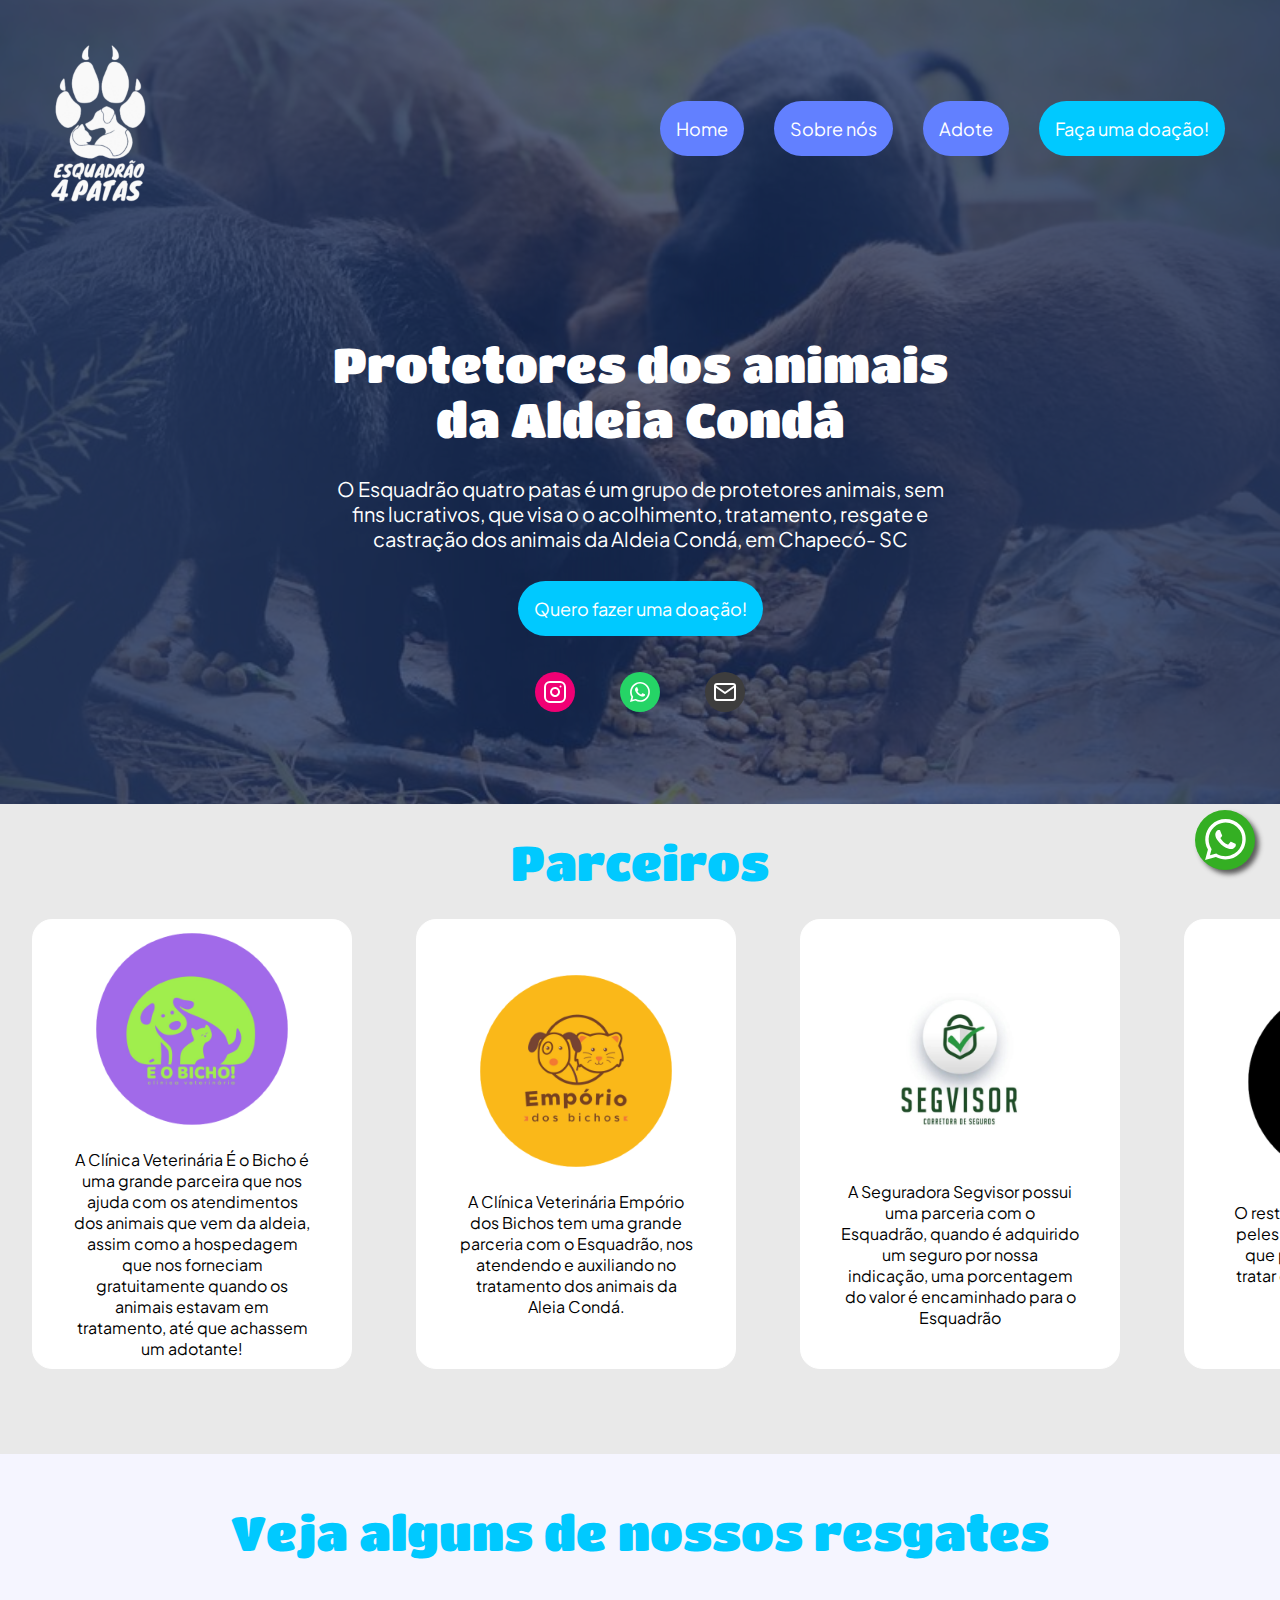
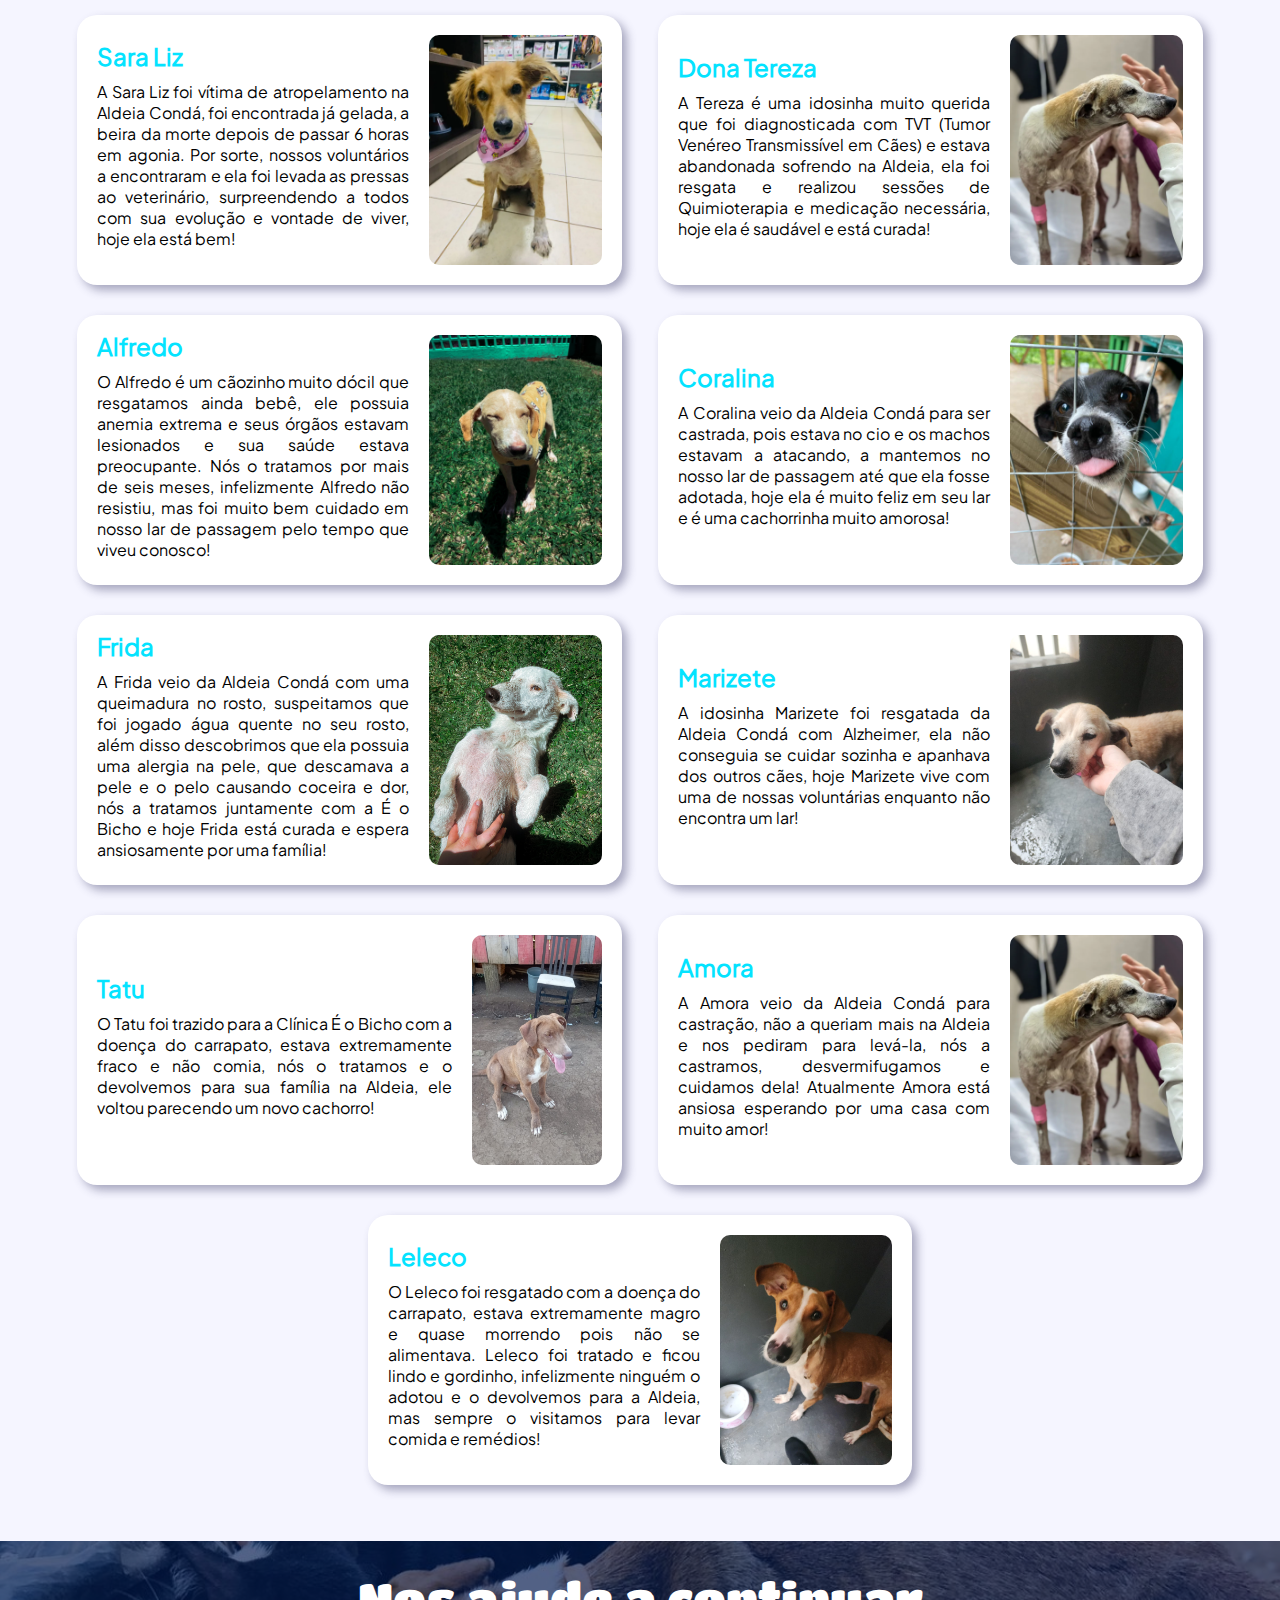
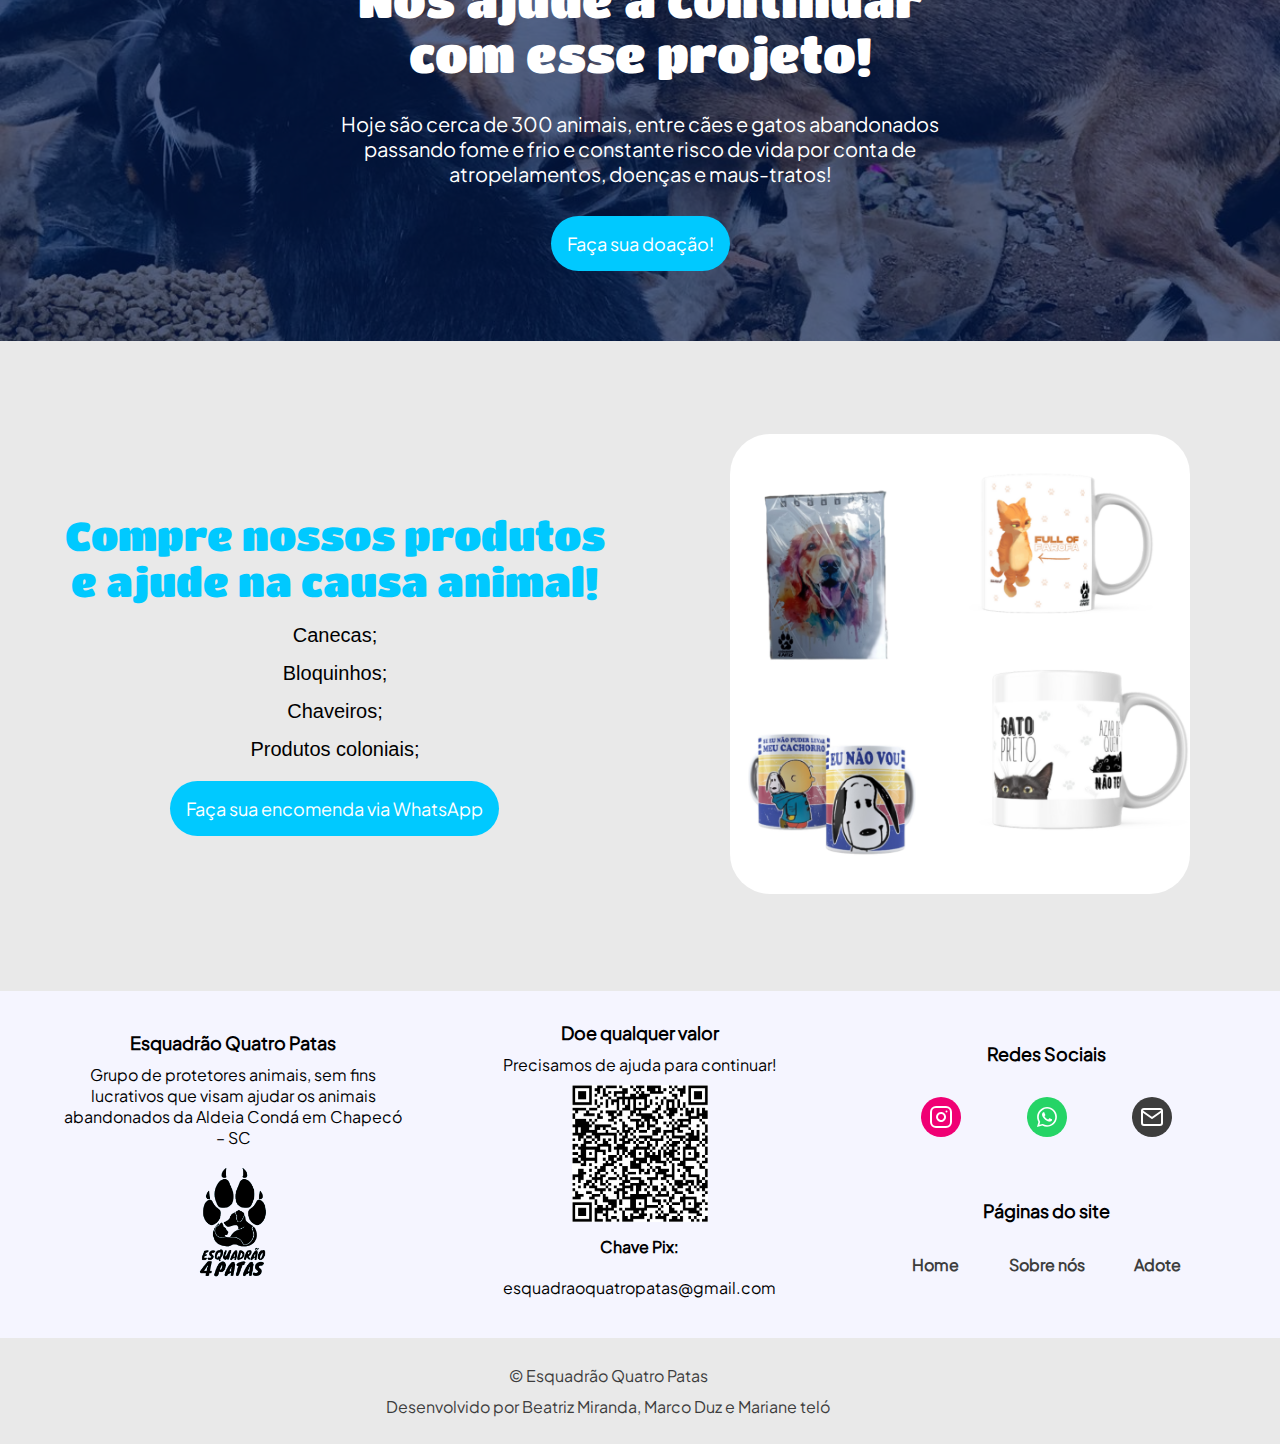
==== commit a82c9563: "ajustes da mari e outros" ====
--- a/index.html
+++ b/index.html
@@ -45,7 +45,7 @@
         <div id="redesSociais">
           <a id="insta" href="https://www.instagram.com/esquadrao4.patas/?igshid=YmM0MjE2YWMzOA%3D%3D"
             target="_blank"><img alt="instagram" src="./imagens/icones/instagram.svg"></a>
-          <a id="whats" href="https://api.whatsapp.com/send?1=pt_BR&phone=5555499101071" target="_blank"><img
+          <a id="whats" href="https://api.whatsapp.com/send?1=pt_BR&phone=55499101071" target="_blank"><img
               alt="whatsapp" src="./imagens/icones/whatsapp.svg"></a>
           <a id="mail" href="mailto:%20esquadraoquatropatas@gmail.com"><img alt="e-mail"
               src="./imagens/icones/mail.svg"></a>
@@ -65,46 +65,52 @@
         <input type="radio" name="radio-btn" id="r2">
         <input type="radio" name="radio-btn" id="r3">
         <input type="radio" name="radio-btn" id="r4">
-
-        <!--SLIDES, card-->
+        <input type="radio" name="radio-btn" id="r5">
+
+
+    <!--SLIDES, card-->
         <div class="slide first">
           <div class="card">
             <img src="./imagens/parceiros/eobicho.png" alt="É o bicho" />
-            <p>Lorem ipsum dolor, sit amet consectetur adipisicing elit. Odio possimus vel illum, dolore odit neque
-              ipsam ipsum corrupti voluptatibus explicabo esse.</p>
+            <p>A Clínica Veterinária É o Bicho é uma grande parceira que nos ajuda com os atendimentos dos animais que vem da aldeia, assim como a hospedagem que nos forneciam gratuitamente quando os animais estavam em tratamento, até que achassem um adotante!</p>
           </div>
         </div>
 
         <div class="slide">
           <div class="card">
             <img src="./imagens/parceiros/emporiodosbichos.png" alt="Empório dos Bichos" />
-            <p>Lorem ipsum dolor, sit amet consectetur adipisicing elit. Odio possimus vel illum, dolore odit neque
-              ipsam ipsum corrupti voluptatibus explicabo esse.</p>
+            <p>A Clínica Veterinária Empório dos Bichos tem uma grande parceria com o Esquadrão, nos atendendo e auxiliando no tratamento dos animais da Aleia Condá.</p>
           </div>
         </div>
 
         <div class="slide">
           <div class="card">
             <img src="./imagens/parceiros/segvisor.png" alt="Segvisor seguradora" />
-            <p>Lorem ipsum dolor, sit amet consectetur adipisicing elit. Odio possimus vel illum, dolore odit neque
-              ipsam ipsum corrupti voluptatibus explicabo esse.</p>
+            <p>A Seguradora Segvisor possui uma parceria com o Esquadrão, quando é adquirido um seguro por nossa indicação, uma porcentagem do valor é encaminhado para o Esquadrão</p>
           </div>
         </div>
 
         <div class="slide">
           <div class="card">
             <img src="./imagens/parceiros/ninja.png" alt="ninja Sushi" />
-            <p>Lorem ipsum dolor, sit amet consectetur adipisicing elit. Odio possimus vel illum, dolore odit neque
-              ipsam ipsum corrupti voluptatibus explicabo esse.</p>
-          </div>
-        </div>
-
-        <!--NAVIGATION AUTO-->
+            <p>O restaurante Ninja Sushi doa peles de peixe e sobras para que possamos alimentar e tratar os animais desnutridos da Aldeia</p>
+          </div>
+        </div>
+        
+        <div class="slide">
+          <div class="card">
+            <img src="./imagens/parceiros/modeon.png" alt="mode on sushi" />
+            <p>O restaurante Mode On Sushi nos ajuda ativamente doando peles de peixe, salmão e sobras para que possamos alimentar e tratar nossos animais da Aldeia Condá</p>
+          </div>
+          
+
+       <!--NAVIGATION AUTO-->
         <div class="navigation-auto">
           <div class="auto-btn1"></div>
           <div class="auto-btn2"></div>
           <div class="auto-btn3"></div>
           <div class="auto-btn4"></div>
+          <div class="auto-btn5"></div>
         </div>
 
       </div>
@@ -141,7 +147,7 @@
             <h3>Dona Tereza</h3>
             <p>A Tereza é uma idosinha muito querida que foi diagnosticada com TVT (Tumor Venéreo Transmissível em Cães)
               e estava abandonada sofrendo na Aldeia, ela foi resgata e realizou sessões de Quimioterapia e medicação
-              necessária, hoje ela é saudável e curada!</p>
+              necessária, hoje ela é saudável e está curada!</p>
           </div>
           <img src="./imagens/resgates/DonaTereza.png" alt="" />
         </div>
@@ -150,82 +156,68 @@
       <div class="container-resgate">
         <div class="card">
           <div class="textoresgate">
-            <h3>Dona Tereza</h3>
-            <p>A Tereza é uma idosinha muito querida que foi diagnosticada com TVT (Tumor Venéreo Transmissível em Cães)
-              e estava abandonada sofrendo na Aldeia, ela foi resgata e realizou sessões de Quimioterapia e medicação
-              necessária, hoje ela é saudável e curada!</p>
+            <h3>Alfredo</h3>
+            <p>O Alfredo é um cãozinho muito dócil que resgatamos ainda bebê, ele possuia anemia extrema e seus órgãos estavam lesionados e sua saúde estava preocupante. Nós o tratamos por mais de seis meses, infelizmente Alfredo não resistiu, mas foi muito bem cuidado em nosso lar de passagem pelo tempo que viveu conosco!</p>
+          </div>
+          <img src="./imagens/resgates/Alfredo.jpeg" alt="" />
+        </div>
+      </div>
+
+      <div class="container-resgate">
+        <div class="card">
+          <div class="textoresgate">
+            <h3>Coralina</h3>
+            <p>A Coralina veio da Aldeia Condá para ser castrada, pois estava no cio e os machos estavam a atacando, a mantemos no nosso lar de passagem até que ela fosse adotada, hoje ela é muito feliz em seu lar e é uma cachorrinha muito amorosa!</p>
+          </div>
+          <img src="./imagens/resgates/Coralina.jpeg" alt="Coralina" />
+        </div>
+      </div>
+
+      <div class="container-resgate">
+        <div class="card">
+          <div class="textoresgate">
+            <h3>Frida</h3>
+            <p>A Frida veio da Aldeia Condá com uma queimadura no rosto, suspeitamos que foi jogado água quente no seu rosto, além disso descobrimos que ela possuia uma alergia na pele, que descamava a pele e o pelo causando coceira e dor, nós a tratamos juntamente com a É o Bicho e hoje Frida está curada e espera ansiosamente por uma família! </p>
+          </div>
+          <img src="./imagens/resgates/Frida.jpeg" alt="Frida" />
+        </div>
+      </div>
+
+      <div class="container-resgate">
+        <div class="card">
+          <div class="textoresgate">
+            <h3>Marizete</h3>
+            <p>A idosinha Marizete foi resgatada da Aldeia Condá com Alzheimer, ela não conseguia se cuidar sozinha e apanhava dos outros cães, hoje Marizete vive com uma de nossas voluntárias enquanto não encontra um lar!</p>
+          </div>
+          <img src="./imagens/resgates/Marizete.jpeg" alt="Marizete"/>
+        </div>
+      </div>
+
+      <div class="container-resgate">
+        <div class="card">
+          <div class="textoresgate">
+            <h3>Tatu</h3>
+            <p>O Tatu foi trazido para a Clínica É o Bicho com a doença do carrapato, estava extremamente fraco e não comia, nós o tratamos e o devolvemos para sua família na Aldeia, ele voltou parecendo um novo cachorro!</p>
+          </div>
+          <img src="./imagens/resgates/Tatu.jpeg" alt="" />
+        </div>
+      </div>
+      <div class="container-resgate">
+        <div class="card">
+          <div class="textoresgate">
+            <h3>Amora</h3>
+            <p>A Amora veio da Aldeia Condá para castração, não a queriam mais na Aldeia e nos pediram para levá-la, nós a castramos, desvermifugamos e cuidamos dela! Atualmente Amora está ansiosa esperando por uma casa com muito amor!</p>
           </div>
           <img src="./imagens/resgates/DonaTereza.png" alt="" />
         </div>
       </div>
-
-      <div class="container-resgate">
-        <div class="card">
-          <div class="textoresgate">
-            <h3>Dona Tereza</h3>
-            <p>A Tereza é uma idosinha muito querida que foi diagnosticada com TVT (Tumor Venéreo Transmissível em Cães)
-              e estava abandonada sofrendo na Aldeia, ela foi resgata e realizou sessões de Quimioterapia e medicação
-              necessária, hoje ela é saudável e curada!</p>
-          </div>
-          <img src="./imagens/resgates/DonaTereza.png" alt="" />
-        </div>
-      </div>
-
-      <div class="container-resgate">
-        <div class="card">
-          <div class="textoresgate">
-            <h3>Dona Tereza</h3>
-            <p>A Tereza é uma idosinha muito querida que foi diagnosticada com TVT (Tumor Venéreo Transmissível em Cães)
-              e estava abandonada sofrendo na Aldeia, ela foi resgata e realizou sessões de Quimioterapia e medicação
-              necessária, hoje ela é saudável e curada!</p>
-          </div>
-          <img src="./imagens/resgates/DonaTereza.png" alt="" />
-        </div>
-      </div>
-
-      <div class="container-resgate">
-        <div class="card">
-          <div class="textoresgate">
-            <h3>Dona Tereza</h3>
-            <p>A Tereza é uma idosinha muito querida que foi diagnosticada com TVT (Tumor Venéreo Transmissível em Cães)
-              e estava abandonada sofrendo na Aldeia, ela foi resgata e realizou sessões de Quimioterapia e medicação
-              necessária, hoje ela é saudável e curada!</p>
-          </div>
-          <img src="./imagens/resgates/DonaTereza.png" alt="" />
-        </div>
-      </div>
-
-      <div class="container-resgate">
-        <div class="card">
-          <div class="textoresgate">
-            <h3>Dona Tereza</h3>
-            <p>A Tereza é uma idosinha muito querida que foi diagnosticada com TVT (Tumor Venéreo Transmissível em Cães)
-              e estava abandonada sofrendo na Aldeia, ela foi resgata e realizou sessões de Quimioterapia e medicação
-              necessária, hoje ela é saudável e curada!</p>
-          </div>
-          <img src="./imagens/resgates/DonaTereza.png" alt="" />
-        </div>
-      </div>
-      <div class="container-resgate">
-        <div class="card">
-          <div class="textoresgate">
-            <h3>Dona Tereza</h3>
-            <p>A Tereza é uma idosinha muito querida que foi diagnosticada com TVT (Tumor Venéreo Transmissível em Cães)
-              e estava abandonada sofrendo na Aldeia, ela foi resgata e realizou sessões de Quimioterapia e medicação
-              necessária, hoje ela é saudável e curada!</p>
-          </div>
-          <img src="./imagens/resgates/DonaTereza.png" alt="" />
-        </div>
-      </div>
-      <div class="container-resgate">
-        <div class="card">
-          <div class="textoresgate">
-            <h3>Dona Tereza</h3>
-            <p>A Tereza é uma idosinha muito querida que foi diagnosticada com TVT (Tumor Venéreo Transmissível em Cães)
-              e estava abandonada sofrendo na Aldeia, ela foi resgata e realizou sessões de Quimioterapia e medicação
-              necessária, hoje ela é saudável e curada!</p>
-          </div>
-          <img src="./imagens/resgates/DonaTereza.png" alt="" />
+      <div class="container-resgate">
+        <div class="card">
+          <div class="textoresgate">
+            <h3>Leleco</h3>
+            <p>O Leleco foi resgatado com a doença do carrapato, estava extremamente magro e quase morrendo pois não se alimentava. Leleco foi tratado e ficou lindo e gordinho, infelizmente ninguém o adotou e o devolvemos para a Aldeia, mas sempre o visitamos para levar comida e remédios!</p>
+          </div>
+          <img src="./imagens/resgates/Leleco.jpeg" alt="Leleco" />
         </div>
       </div>
     </div>
@@ -236,25 +228,25 @@
       <div id="textoResgate">
         <h2>Nos ajude a continuar com esse projeto!</h2>
         <p>
-          Hoje são cerca de 300 animais, entre cães e gatos, abandonados passando
+          Hoje são cerca de 300 animais, entre cães e gatos abandonados passando
           fome e frio e constante risco de vida por conta de atropelamentos,
           doenças e maus-tratos!
         </p>
-        <a class="button" href="#">Faça sua doação!</a>
+        <a class="button" href="donate.html">Faça sua doação!</a>
       </div>
     </div>
   </section>
 
   <section class="produtos">
     <div id="escrita">
-      <h2>Compre nossos produtos e <br> ajude na causa animal!</h2>
+      <h2>Compre nossos produtos <br> e ajude na causa animal!</h2>
       <ul>
         <li>Canecas;</li>
         <li>Bloquinhos;</li>
         <li>Chaveiros;</li>
         <li>Produtos coloniais;</li>
       </ul>
-      <a class="button" href="https://api.whatsapp.com/send?1=pt_BR&phone=5555499101071"  target="_blank">Faça sua encomenda via WhatsApp</a>
+      <a class="button" href="https://api.whatsapp.com/send?1=pt_BR&phone=55499101071"  target="_blank">Faça sua encomenda via WhatsApp</a>
     </div>
     <div id="imagens">
       <img src="./imagens/index/produtos.png">
@@ -268,7 +260,7 @@
       <p>Grupo de protetores animais, sem fins lucrativos que visam ajudar os animais abandonados da Aldeia Condá em
         Chapecó – SC</p>
       <ul id="contatos"></ul>
-      <img src="./imagens/index/logo.png"
+      <img src="./imagens/index/logofooter.png"
         alt="logo da ong: Uma patinha de cachorro preta com o escrita embaixo esquadrão 4 patas">
     </div>
 
@@ -277,16 +269,18 @@
       <p>Precisamos de ajuda para continuar!</p>
       <img src="./imagens/donate/qrCodePix.png" alt="QrCode para efetuar doação utilizando pix">
       <p>
-        <bold>Chave Pix:</bold><br /> esquadraoquatropatas@gmail.com
+        <bold>Chave Pix:</bold>
+      </p>
+      <p>esquadraoquatropatas@gmail.com
       </p>
     </div>
 
     <div id="Contato">
       <h4>Redes Sociais</h4>
       <div id="redesSociais">
-        <a id="insta" href="https://www.instagram.com/esquadrao4.patas/?igshid=YmM0MjE2YWMzOA%3D%3D"
+        <a id="insta" href="https://www.instagram.com/esquadrao4.patas/"
           target="_blank"><img alt="instagram" src="./imagens/icones/instagram.svg"></a>
-        <a id="whats" href="https://api.whatsapp.com/send?1=pt_BR&phone=5555499101071" target="_blank"><img
+        <a id="whats" href="https://api.whatsapp.com/send?1=pt_BR&phone=55499101071" target="_blank"><img
             alt="whatsapp" src="./imagens/icones/whatsapp.svg"></a>
         <a id="mail" href="mailto:%20esquadraoquatropatas@gmail.com" target="_blank"><img alt="e-mail"
             src="./imagens/icones/mail.svg"></a>
@@ -305,7 +299,7 @@
   </div>
 
   <!--Botão Whatsapp-->
-  <a href="https://api.whatsapp.com/send?1=pt_BR&phone=5555499101071" target="_blank" id="btn-wpp">
+  <a href="https://api.whatsapp.com/send?1=pt_BR&phone=55499101071" target="_blank" id="btn-wpp">
     <img alt="whatsapp" src="./imagens/icones/whatsapp.svg">
   </a>
   <script src="script.js"></script>
--- a/style/style.css
+++ b/style/style.css
@@ -6,15 +6,15 @@
 }
 :root {
   /*variaveis do css*/
-  --primary-color: hsl(245, 100%, 55%);
-  --bg-image: rgba(64, 131, 255, 0.35);
-  --bg-light: hsl(240, 100%, 95%);
+  --primary-color: #00C9FF;
+  --bg-image: #02194dab;
+  --bg-light: #e9e9e9;
   --bg-light2: hsl(240, 100%, 98%);
   --bg-donate: hsl(192, 100%, 96%);
   --shadow-color: hsl(241, 21%, 38%);
 
-  --font-light: hsl(202, 100%, 98%);
-  --font-titulo-resgates: hsl(184, 84%, 51%);
+  --font-light: hwb(0 100% 0%);
+  --font-titulo-resgates: #04E3FF;
 
   font-size: 62.5%; /* a fonte raiz do site foi alterada para 10px*/
 }
@@ -34,13 +34,13 @@
   background-color: var(--bg-light);
 }
 #logo {
-  height: 16rem;
-  width: 16rem;
+  height: 18rem;
+  width: 18rem;
 }
 a {
   text-decoration: none;
   font-size: 1.8rem;
-  color: var(--primary-color);
+  color: white;
   font-family: 'Plus Jakarta Sans';
 }
 ul {
@@ -132,7 +132,7 @@
   display: flex;
   justify-content: space-between;
   align-items: center;
-
+color: white;
   padding: 3.6rem 1rem;
   overflow: hidden;
 }
@@ -145,7 +145,7 @@
 }
 nav ul a {
   margin: 1.5rem;
-  background-color: var(--font-light);
+  background-color: #6280ff;
   padding: 1.6rem;
   border-radius: 10rem;
 
@@ -155,7 +155,7 @@
   width: 63.7rem;
   margin-inline: auto;
   padding-block: 8rem;
-  color: var(--font-light);
+  color: white;
 }
 #texto #redesSociais {
   padding-inline: 30%;
@@ -170,6 +170,7 @@
   padding-block: 3rem;
   margin-bottom: 1.6rem;
   font-size: 2rem;
+  color: white;
 }
 /*-------------CARD--------------------*/
 div.card {
@@ -183,8 +184,8 @@
   margin-inline: auto;
   align-items: center;
   justify-content: center;
-  border: 0.1rem solid hsl(241, 21%, 38%);
-  box-shadow: 0.5rem 0.5rem 1rem hsl(241, 21%, 38%);
+  border: 0.1rem solid hsl(0, 0%, 100%);
+  /*box-shadow: 0.5rem 0.5rem 1rem hsl(0, 0%, 100%);*/
   margin-top: 3rem;
 }
 .card img {
@@ -400,7 +401,7 @@
   overflow: hidden;
 }
 .slides {
-  width:125%;
+  width:150%;
   height: 40rem;
   display: flex;
 }
@@ -436,18 +437,20 @@
   background-color: #ffffff;
 } */
 #r1:checked ~ .first {
-  margin-left: 0;
+  /*margin-left: 0%;
 }
 #r2:checked ~ .first {
   margin-left: -20%;
 }
 #r3:checked ~ .first {
-  /*margin-left: -50%;*/
+  margin-left: -50%;
 }
 #r4:checked ~ .first {
- /* margin-left: -75%;*/
-}
-
+  margin-left: -70%;
+}
+#r5:checked ~ .first {
+  /* margin-left: -90%;*/
+}
 .navigation-auto div {
   border: 0.2rem solid var(--primary-color);
   padding: 0.5rem;
--- a/style/responsivo.css
+++ b/style/responsivo.css
@@ -58,8 +58,6 @@
 }
 
 @media (max-width: 1024px) {
-
-  
   /*menuu*/
   header {
     width: 100%;
@@ -67,12 +65,12 @@
     /*padding: 3vw;*/
     position: fixed;
     flex-wrap: wrap;
-    background-color: #fff;
+    background-color: #6280ff;
     justify-content: center;
     padding: 0;
     overflow: visible;
     border-bottom: 1px #ebebeb solid;
-    opacity: 90%;
+    opacity: 95%;
   }
   header .linkLogo{
     width: 50%;
@@ -87,7 +85,7 @@
   }
   nav ul a {
     margin: auto; 
-    background-color: #fff; 
+    background-color: #6280ff; 
     padding: 0; 
     border-radius: 0;
     transition: 0.8s;
@@ -106,7 +104,7 @@
   }
   li .button {
     color: #000;
-    background-color:#fff;
+    background-color:#6280ff;
     padding: 0;
     border-radius: 0;
     transition: 0.8s;
@@ -130,7 +128,7 @@
     text-align: center;
     padding: 15px 0;
     border-bottom: 1px #ebebeb solid;
-    background-color: #fff;
+    background-color: #6280ff;
   }
 
 
@@ -249,6 +247,17 @@
     padding-inline: 3vw;
     padding-block: 3vh;
   }
+  footer p {
+    width: 50%;
+    margin: auto;
+  }
+  footer  #doacao p{
+    width: 100%;
+  }
+  footer img {
+    width: 23%;
+   
+  }
 
   footer div {
     width: 100%;
@@ -274,7 +283,7 @@
     width: 80vw;
     margin-inline: auto;
     padding-block: 4vh;
-
+    padding-top: 17vh;
     text-align: center;
   }
   #about h2 {
@@ -302,6 +311,7 @@
   /*================ADOPT======================*/
   #adopt {
     width: 80vw;
+    padding-top: 17vh;
   }
   #adopt h2 {
     font-size: 3rem;
@@ -314,6 +324,7 @@
   #donate {
     width: 100%;
     padding-block: 4vh;
+    padding-top: 17vh;
   }
   #donate h2 {
     font-size: 3rem;
@@ -321,6 +332,28 @@
   #donate bold {
     font-size: min(4vw, 1.6rem);
   }
+
+  #r1:checked ~ .first {
+    margin-left: 0;
+  }
+  #r2:checked ~ .first {
+    margin-left: -20%;
+  }
+  #r3:checked ~ .first {
+    margin-left: -50%;
+  }
+  #r4:checked ~ .first {
+   margin-left: -75%;
+  }
+
+  .cop {
+    display: flex;
+    /* text-align: center; */
+    padding-block: 3vh;
+    flex-direction: column;
+    align-items: center;
+}
+  
 }
 
 @media(max-width: 930px){
@@ -334,6 +367,11 @@
     height: 24rem;
     width: 24rem;
     border-radius: 1rem;
+  }
+}
+@media(max-width:850px){
+  #adopt {
+    width: 96vw; 
   }
 }
 
@@ -359,8 +397,19 @@
   .grid .container-resgate .card img {
     height: 28rem;
     width: 83%;
-}
-  
+  }
+  #adopt .animais-adocao {
+    flex-wrap: wrap;
+  }
+  #adopt .card {
+    width: 68%;
+  }
+  #texto {
+    padding: 40% 0 6% 0;
+  }
+  footer p {
+    width: 73%;
+  }
  }
 
  @media (max-width: 470px) {
@@ -368,4 +417,10 @@
     width: 84%;
   }
 
+ }
+
+ @media (max-width: 375px) {
+  .ajude {
+    height: 44rem;
+  }
  }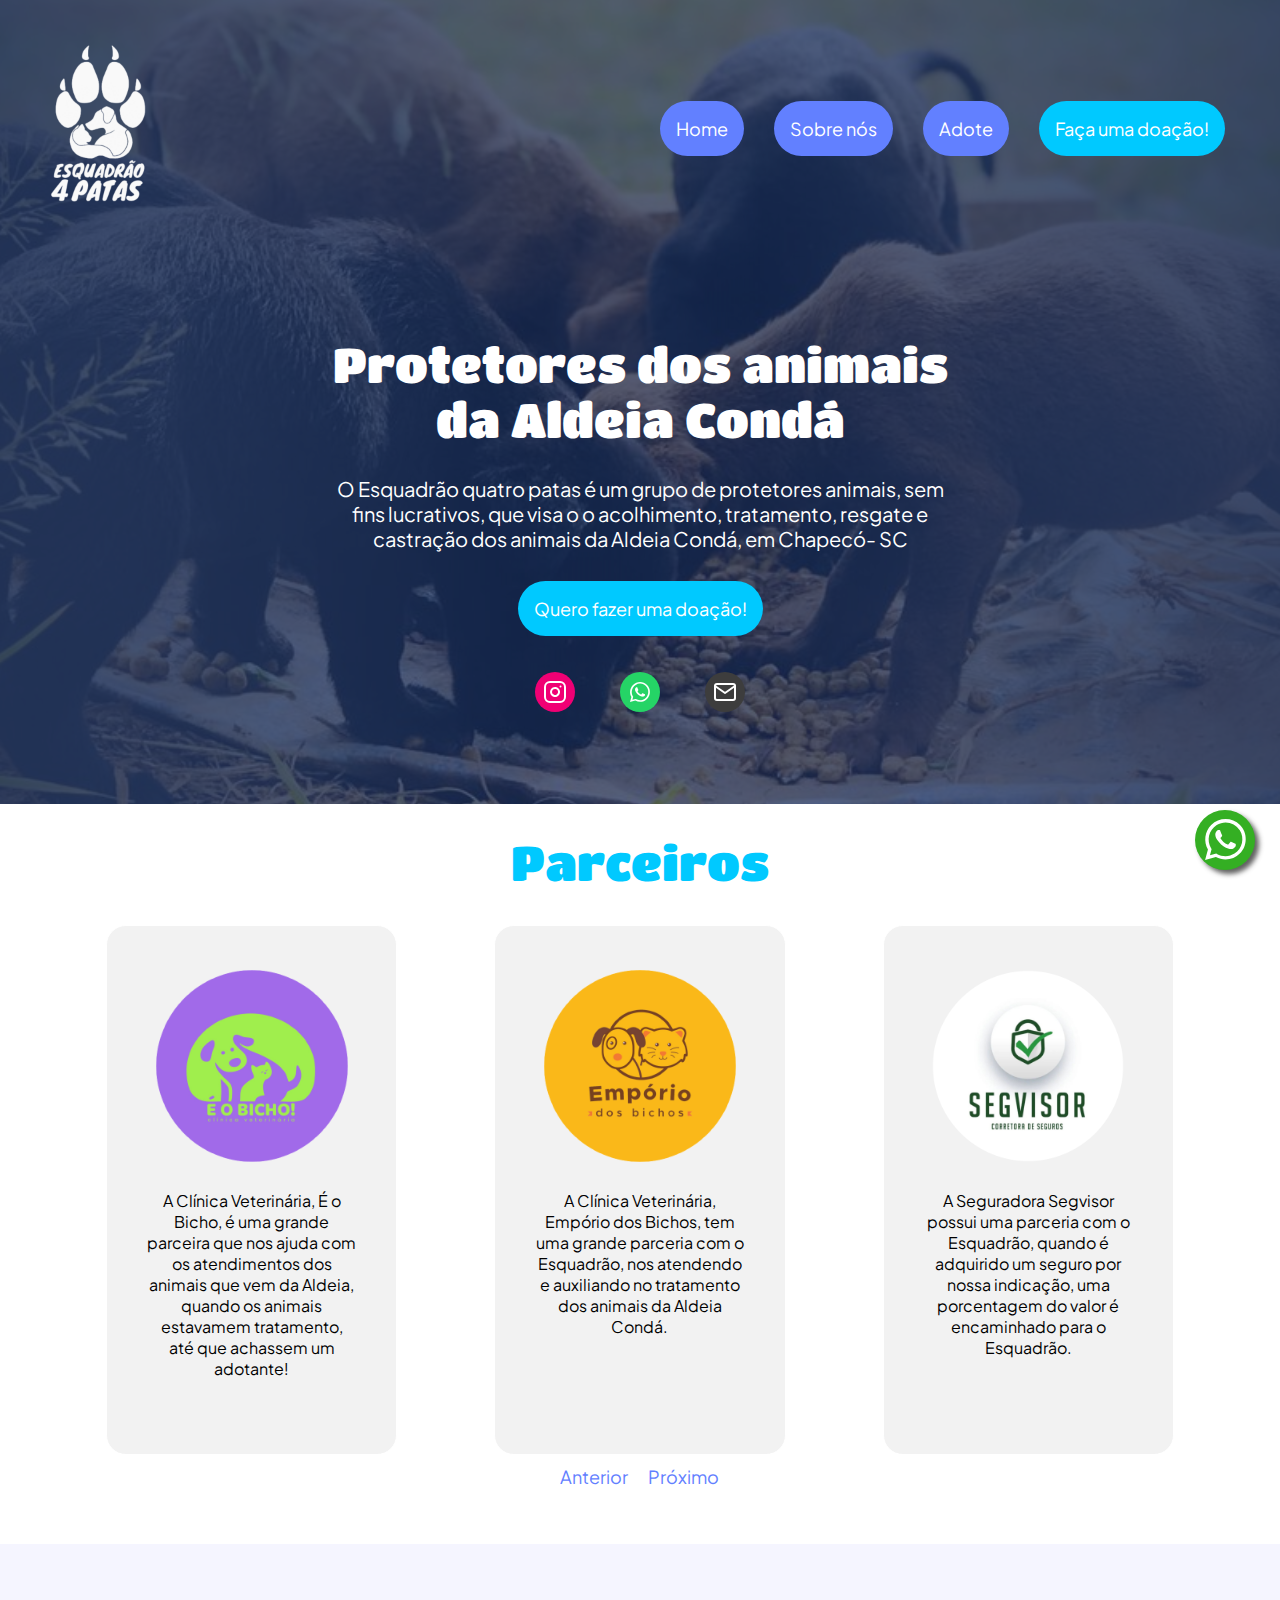
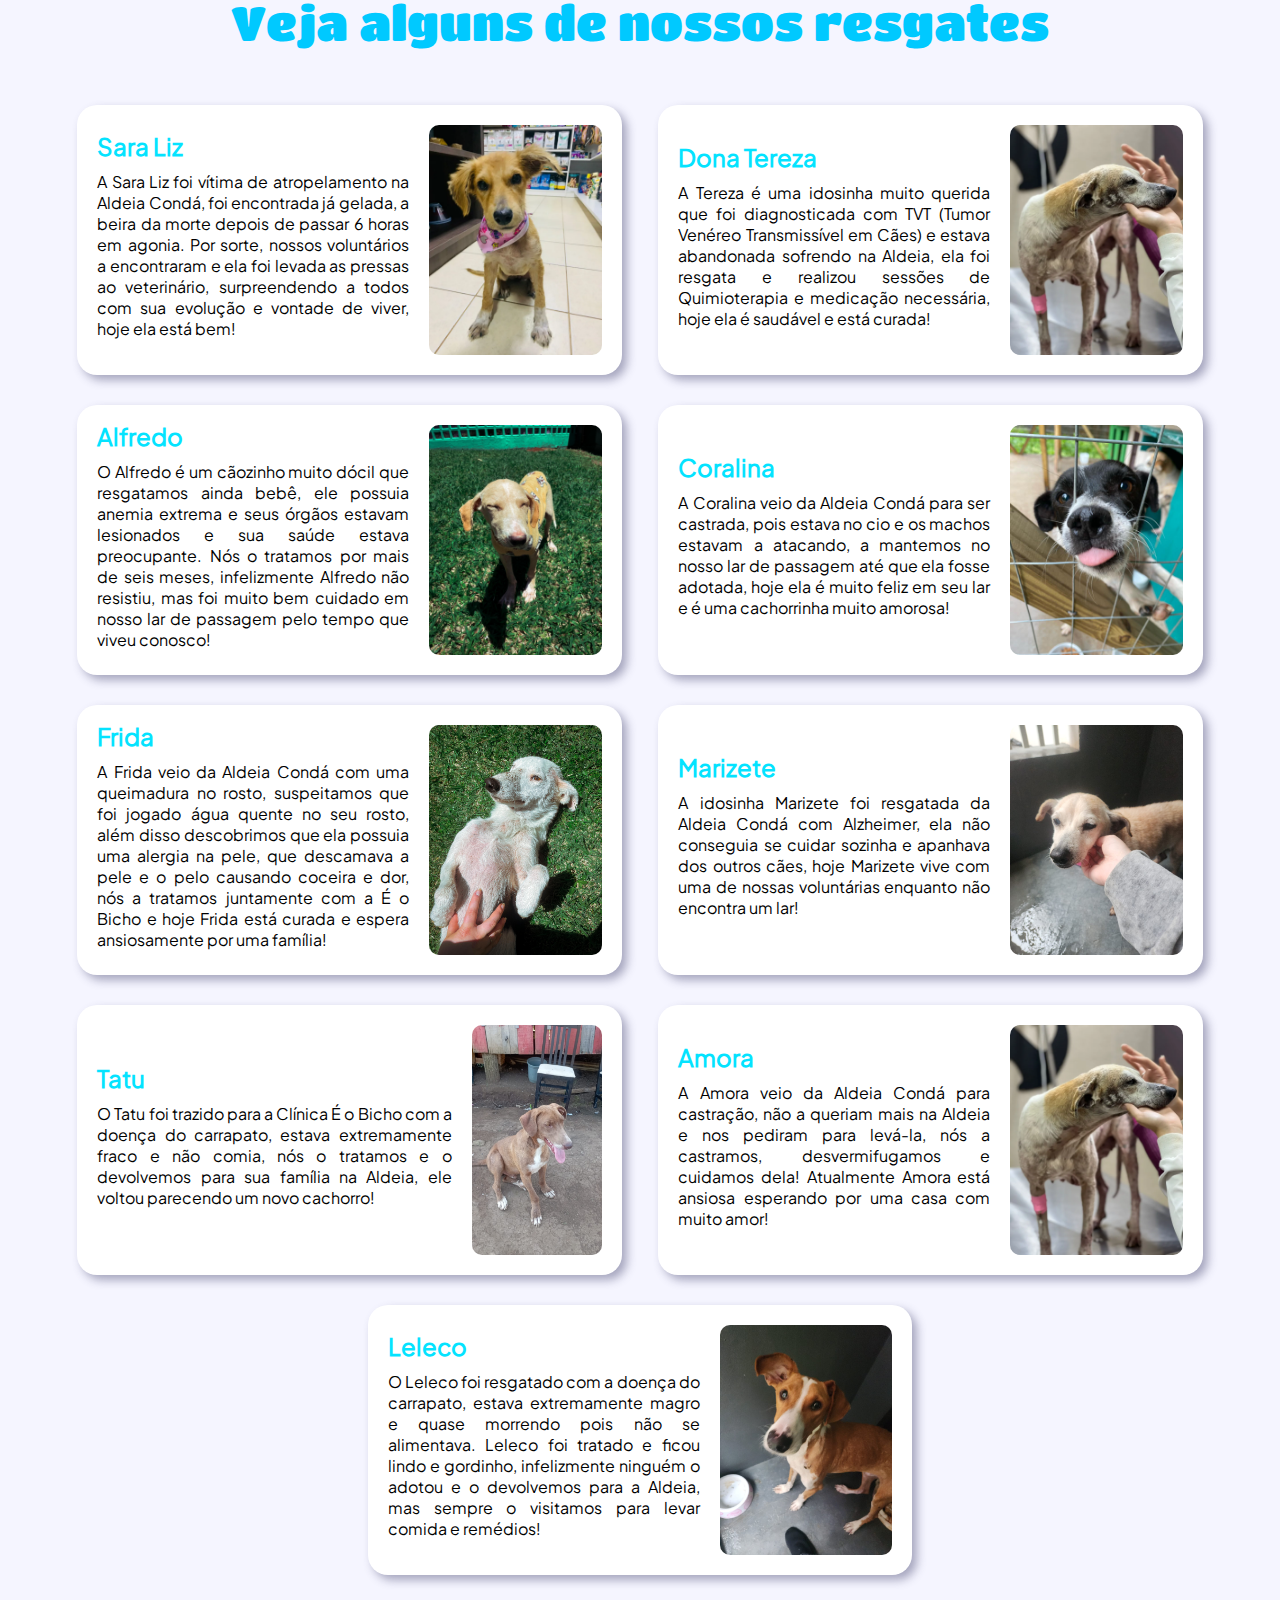
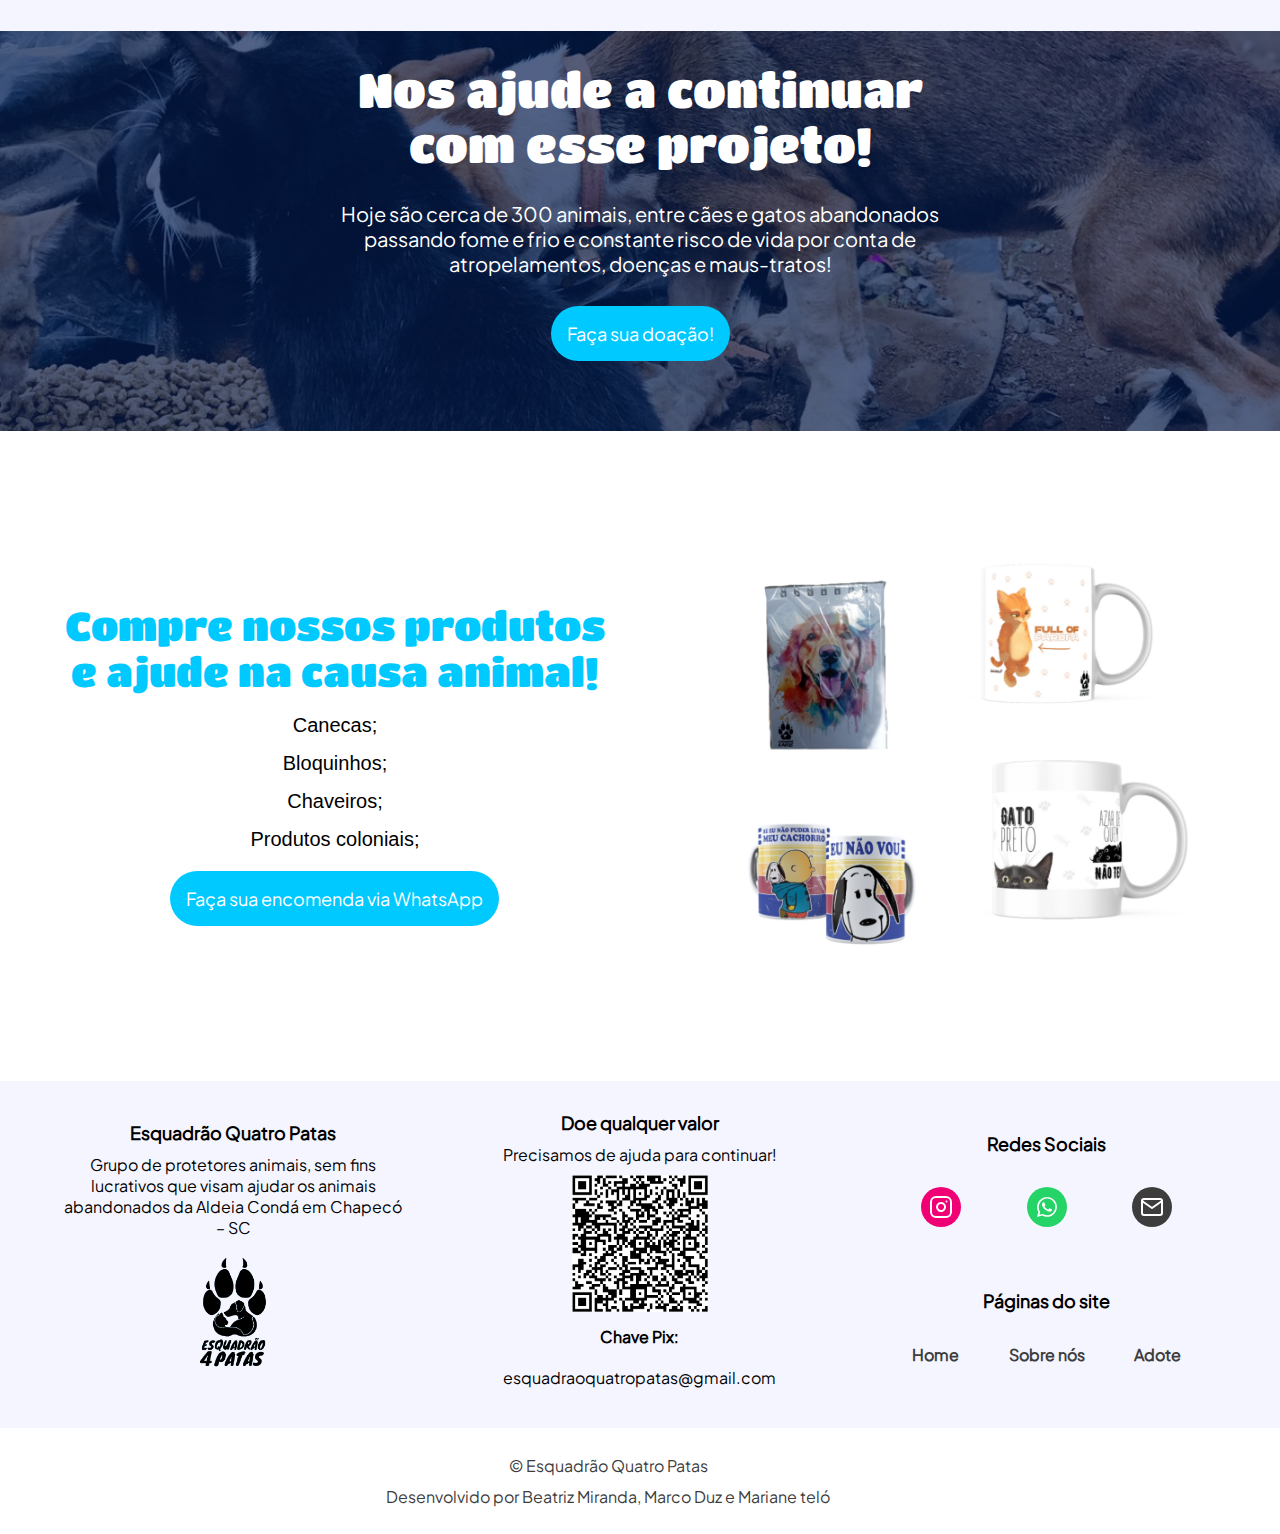
==== commit 7f464d1d: "ajustes no carrossel e nos animais disponiveis para adoção" ====
--- a/index.html
+++ b/index.html
@@ -44,56 +44,58 @@
 
         <div id="redesSociais">
           <a id="insta" href="https://www.instagram.com/esquadrao4.patas/?igshid=YmM0MjE2YWMzOA%3D%3D"
-            target="_blank"><img alt="instagram" src="./imagens/icones/instagram.svg"></a>
-          <a id="whats" href="https://api.whatsapp.com/send?1=pt_BR&phone=55499101071" target="_blank"><img
-              alt="whatsapp" src="./imagens/icones/whatsapp.svg"></a>
-          <a id="mail" href="mailto:%20esquadraoquatropatas@gmail.com"><img alt="e-mail"
-              src="./imagens/icones/mail.svg"></a>
-        </div>
-
+            target="_blank">
+            <img alt="instagram" src="./imagens/icones/instagram.svg">
+          </a>
+          <a id="whats" href="https://api.whatsapp.com/send?1=pt_BR&phone=55499101071" target="_blank">
+            <img alt="whatsapp" src="./imagens/icones/whatsapp.svg">
+          </a>
+          <a id="mail" href="mailto:%20esquadraoquatropatas@gmail.com">
+            <img alt="e-mail" src="./imagens/icones/mail.svg">
+          </a>
+        </div>
       </div>
     </div>
   </section>
 
   <section class="parceiros">
     <h2>Parceiros</h2>
-    <div class="slider">
+     <!--<div class="slider">
 
       <div class="slides">
-        <!--Radio Buttons-->
+       Radio Buttons
         <input type="radio" name="radio-btn" id="r1">
         <input type="radio" name="radio-btn" id="r2">
         <input type="radio" name="radio-btn" id="r3">
         <input type="radio" name="radio-btn" id="r4">
         <input type="radio" name="radio-btn" id="r5">
 
-
-    <!--SLIDES, card-->
+    SLIDES, card
         <div class="slide first">
           <div class="card">
             <img src="./imagens/parceiros/eobicho.png" alt="É o bicho" />
-            <p>A Clínica Veterinária É o Bicho é uma grande parceira que nos ajuda com os atendimentos dos animais que vem da aldeia, assim como a hospedagem que nos forneciam gratuitamente quando os animais estavam em tratamento, até que achassem um adotante!</p>
+            <p>A Clínica Veterinária, É o Bicho, é uma grande parceira que nos ajuda com os atendimentos dos animais que vem da Aldeia, assim como a hospedagem que nos forneciam gratuitamente quando os animais estavam em tratamento, até que achassem um adotante!</p>
           </div>
         </div>
 
         <div class="slide">
           <div class="card">
             <img src="./imagens/parceiros/emporiodosbichos.png" alt="Empório dos Bichos" />
-            <p>A Clínica Veterinária Empório dos Bichos tem uma grande parceria com o Esquadrão, nos atendendo e auxiliando no tratamento dos animais da Aleia Condá.</p>
+            <p>A Clínica Veterinária, Empório dos Bichos, tem uma grande parceria com o Esquadrão, nos atendendo e auxiliando no tratamento dos animais da Aldeia Condá.</p>
           </div>
         </div>
 
         <div class="slide">
           <div class="card">
             <img src="./imagens/parceiros/segvisor.png" alt="Segvisor seguradora" />
-            <p>A Seguradora Segvisor possui uma parceria com o Esquadrão, quando é adquirido um seguro por nossa indicação, uma porcentagem do valor é encaminhado para o Esquadrão</p>
+            <p>A Seguradora Segvisor possui uma parceria com o Esquadrão, quando é adquirido um seguro por nossa indicação, uma porcentagem do valor é encaminhado para o Esquadrão.</p>
           </div>
         </div>
 
         <div class="slide">
           <div class="card">
             <img src="./imagens/parceiros/ninja.png" alt="ninja Sushi" />
-            <p>O restaurante Ninja Sushi doa peles de peixe e sobras para que possamos alimentar e tratar os animais desnutridos da Aldeia</p>
+            <p>O restaurante Ninja Sushi doa peles de peixe e sobras para que possamos alimentar e tratar os animais desnutridos da Aldeia.</p>
           </div>
         </div>
         
@@ -103,8 +105,7 @@
             <p>O restaurante Mode On Sushi nos ajuda ativamente doando peles de peixe, salmão e sobras para que possamos alimentar e tratar nossos animais da Aldeia Condá</p>
           </div>
           
-
-       <!--NAVIGATION AUTO-->
+       NAVIGATION AUTO
         <div class="navigation-auto">
           <div class="auto-btn1"></div>
           <div class="auto-btn2"></div>
@@ -112,17 +113,61 @@
           <div class="auto-btn4"></div>
           <div class="auto-btn5"></div>
         </div>
-
-      </div>
-
-      <!-- <div class="manual-navigation">
-            <label for="r1" class="manual-btn"></label>
-            <label for="r2" class="manual-btn"></label>
-            <label for="r3" class="manual-btn"></label>
-            <label for="r4" class="manual-btn"></label>
-          </div> -->
-
-    </div>
+      </div>
+    </div>-->
+  
+  
+    <div class="carousel-container">
+      <div class="carousel-wrapper" id="carousel">
+          <!-- Replicar os cards para que haja mais de 4 -->
+          <div class="card"> 
+            <div class="card-img">
+            <img src="./imagens/parceiros/eobicho.png" alt="É o bicho" />
+            </div>
+            <div class="card-txt">
+              <p>A Clínica Veterinária, É o Bicho, é uma grande parceira que nos ajuda com os atendimentos dos animais que vem da Aldeia, quando os animais estavamem tratamento, até que achassem um adotante!</p>
+            </div>
+          </div>
+          <div class="card">
+            <div class="card-img">
+              <img src="./imagens/parceiros/emporiodosbichos.png" alt="Empório dos Bichos" />
+            </div>
+            <div class="card-txt">
+              <p>A Clínica Veterinária, Empório dos Bichos, tem uma grande parceria com o Esquadrão, nos atendendo e
+                  auxiliando no tratamento dos animais da Aldeia Condá.</p>
+              </div>
+          </div>
+          <div class="card">
+            <div class="card-img">
+              <img src="./imagens/parceiros/segvisor.png" alt="Segvisor seguradora" />
+            </div>
+            <div class="card-txt">
+              <p>A Seguradora Segvisor possui uma parceria com o Esquadrão, quando é adquirido um seguro por nossa indicação, uma porcentagem do valor é encaminhado para o Esquadrão.</p>
+            </div>
+          </div>
+          <div class="card">
+            <div class="card-img">
+              <img src="./imagens/parceiros/ninja.png" alt="ninja Sushi" />
+              </div>
+              <div class="card-txt">
+              <p>O restaurante Ninja Sushi doa peles de peixe e sobras para que possamos alimentar e tratar os animais desnutridos da Aldeia.</p>
+              </div>
+          </div>
+          <div class="card">
+            <div class="card-img">
+            <img src="./imagens/parceiros/modeon.png" alt="mode on sushi" />
+            </div>
+            <div class="card-txt">
+              <p>O restaurante Mode On Sushi nos ajuda ativamente doando peles de peixe, salmão e sobras para que possamos alimentar e tratar nossos animais da Aldeia Condá</p>
+            </div>
+          </div>
+          <!-- Continue replicando conforme necessário -->
+      </div>
+      <div class="botoes">
+          <a id="prevBtn">Anterior</a>
+          <a id="nextBtn">Próximo</a>
+      </div>
+  </div>
   </section>
 
   <section class="resgates">
@@ -257,8 +302,7 @@
   <footer>
     <div id="esquadrao">
       <h4>Esquadrão Quatro Patas</h4>
-      <p>Grupo de protetores animais, sem fins lucrativos que visam ajudar os animais abandonados da Aldeia Condá em
-        Chapecó – SC</p>
+      <p>Grupo de protetores animais, sem fins lucrativos que visam ajudar os animais abandonados da Aldeia Condá em Chapecó – SC</p>
       <ul id="contatos"></ul>
       <img src="./imagens/index/logofooter.png"
         alt="logo da ong: Uma patinha de cachorro preta com o escrita embaixo esquadrão 4 patas">
@@ -278,12 +322,15 @@
     <div id="Contato">
       <h4>Redes Sociais</h4>
       <div id="redesSociais">
-        <a id="insta" href="https://www.instagram.com/esquadrao4.patas/"
-          target="_blank"><img alt="instagram" src="./imagens/icones/instagram.svg"></a>
-        <a id="whats" href="https://api.whatsapp.com/send?1=pt_BR&phone=55499101071" target="_blank"><img
-            alt="whatsapp" src="./imagens/icones/whatsapp.svg"></a>
-        <a id="mail" href="mailto:%20esquadraoquatropatas@gmail.com" target="_blank"><img alt="e-mail"
-            src="./imagens/icones/mail.svg"></a>
+        <a id="insta" href="https://www.instagram.com/esquadrao4.patas/" target="_blank">
+          <img alt="instagram" src="./imagens/icones/instagram.svg">
+        </a>
+        <a id="whats" href="https://api.whatsapp.com/send?1=pt_BR&phone=55499101071" target="_blank">
+          <img alt="whatsapp" src="./imagens/icones/whatsapp.svg">
+        </a>
+        <a id="mail" href="mailto:%20esquadraoquatropatas@gmail.com" target="_blank">
+          <img alt="e-mail" src="./imagens/icones/mail.svg">
+        </a>
       </div>
       <h4>Páginas do site</h4>
       <div id="nav">
@@ -304,5 +351,4 @@
   </a>
   <script src="script.js"></script>
 </body>
-
 </html>--- a/style/style.css
+++ b/style/style.css
@@ -8,7 +8,7 @@
   /*variaveis do css*/
   --primary-color: #00C9FF;
   --bg-image: #02194dab;
-  --bg-light: #e9e9e9;
+  --bg-light: #ffffff;
   --bg-light2: hsl(240, 100%, 98%);
   --bg-donate: hsl(192, 100%, 96%);
   --shadow-color: hsl(241, 21%, 38%);
@@ -177,8 +177,8 @@
   display: flex;
   flex-direction: column;
   width: 32rem;
-  height: 45rem;
-  background-color: #ffffff;
+  height: 53rem;
+  background-color: #f2f2f2;
   border-radius: 2rem;
   padding: 4rem;
   margin-inline: auto;
@@ -196,7 +196,7 @@
 /*-----------PARCEIROS--------------------*/
 .parceiros {
   padding-block: 3rem;
-  height: 65rem;
+  height: 74rem;
 }
 /*----------------RESGATES---------------------*/
 .grid {
@@ -393,7 +393,55 @@
   transition: 0.2s;
 }
 /*----------------Slider--------------------*/
-
+.carousel-container {
+  max-width: 91%;
+  margin: 6px auto 50px;
+  position: relative;
+}
+.carousel-container .botoes{
+  margin-top: 10px;
+  cursor: pointer; 
+  display: flex;
+  justify-content: center;
+}
+
+.carousel-container .botoes a{
+  color: #6280ff;
+  margin: 0 10px;
+}
+
+
+.carousel-wrapper {
+  display: flex;
+  overflow: hidden;
+}
+
+.card {
+  flex: 0 0 calc(100% / 4);
+  box-sizing: border-box;
+  padding: 20px;
+  border: 1px solid #ccc;
+  text-align: center;
+}
+
+button {
+  position: absolute;
+  top: 50%;
+  transform: translateY(-50%);
+  background-color: #3498db;
+  color: #fff;
+  border: none;
+  padding: 10px 20px;
+  cursor: pointer;
+}
+
+#prevBtn {
+  left: 0;
+}
+
+#nextBtn {
+  right: 0;
+}
 .slider {
 /*  margin: 0 auto;
   width: 80rem;*/
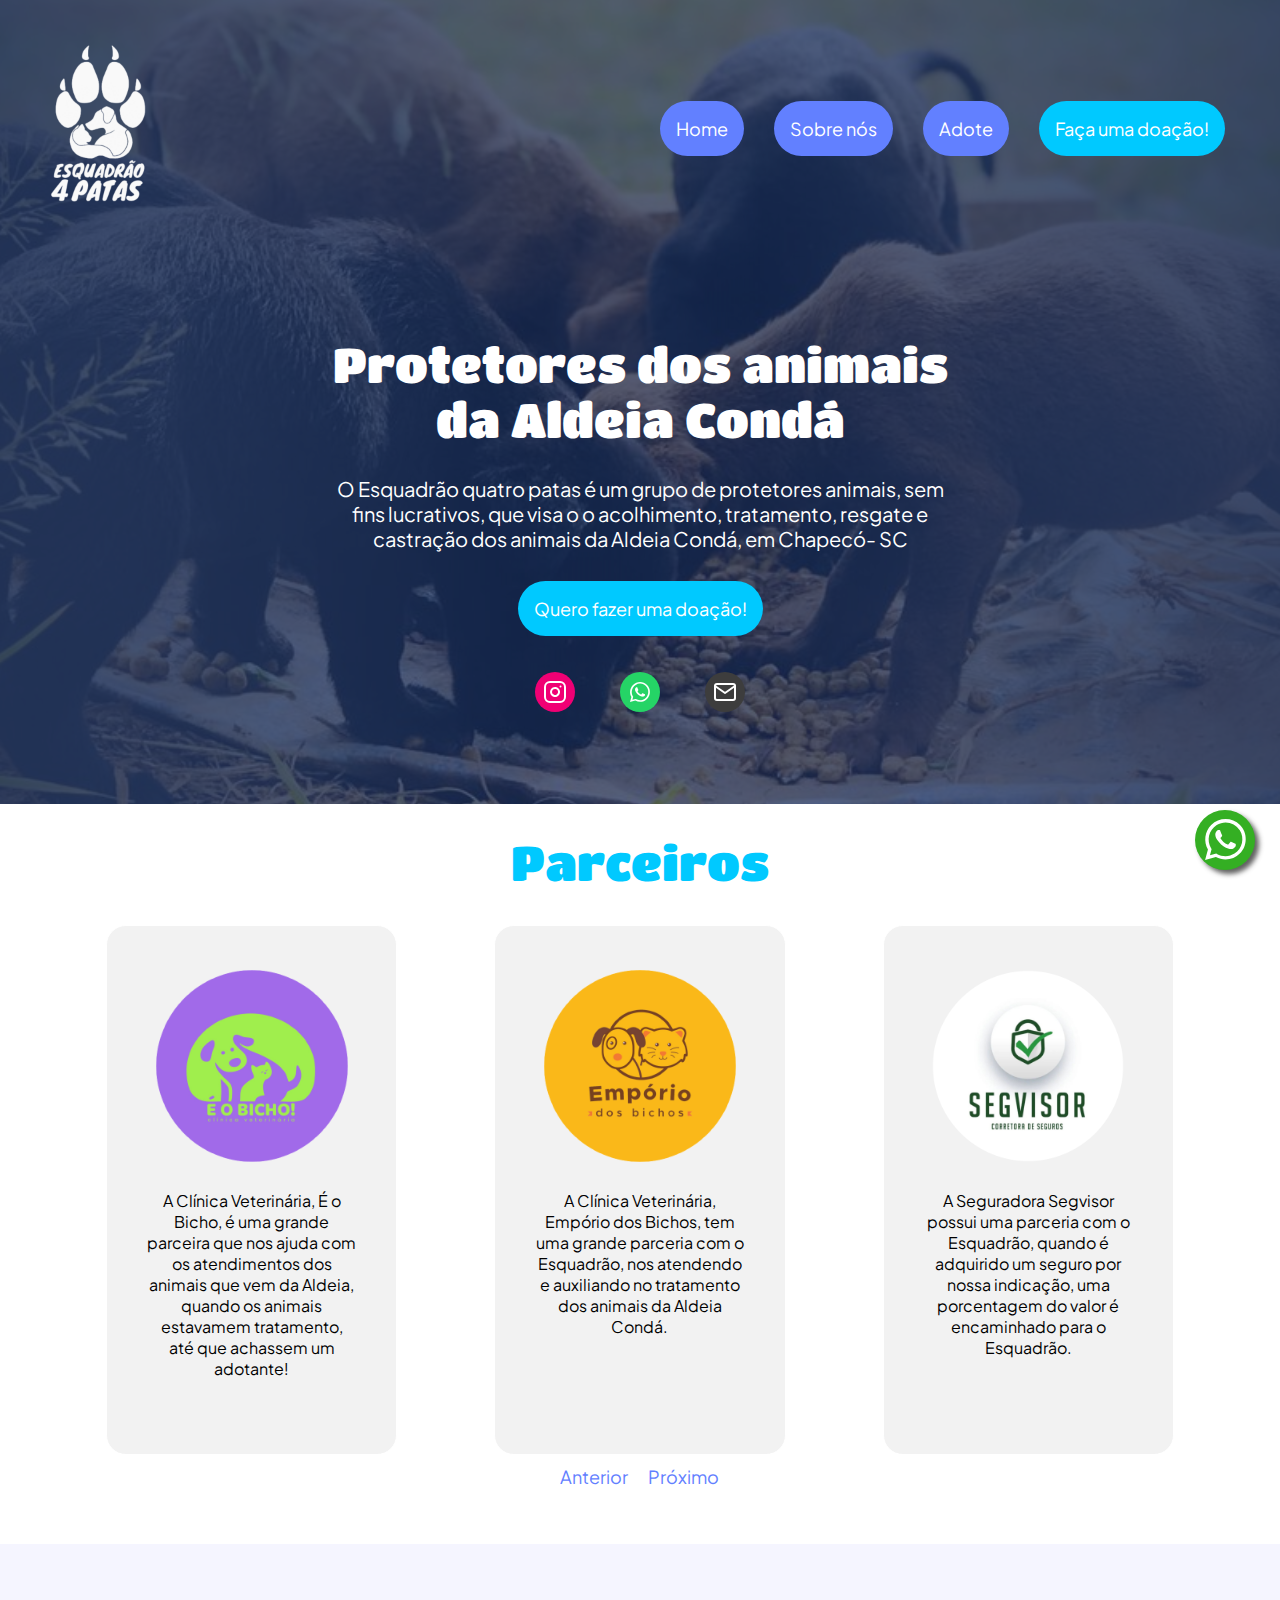
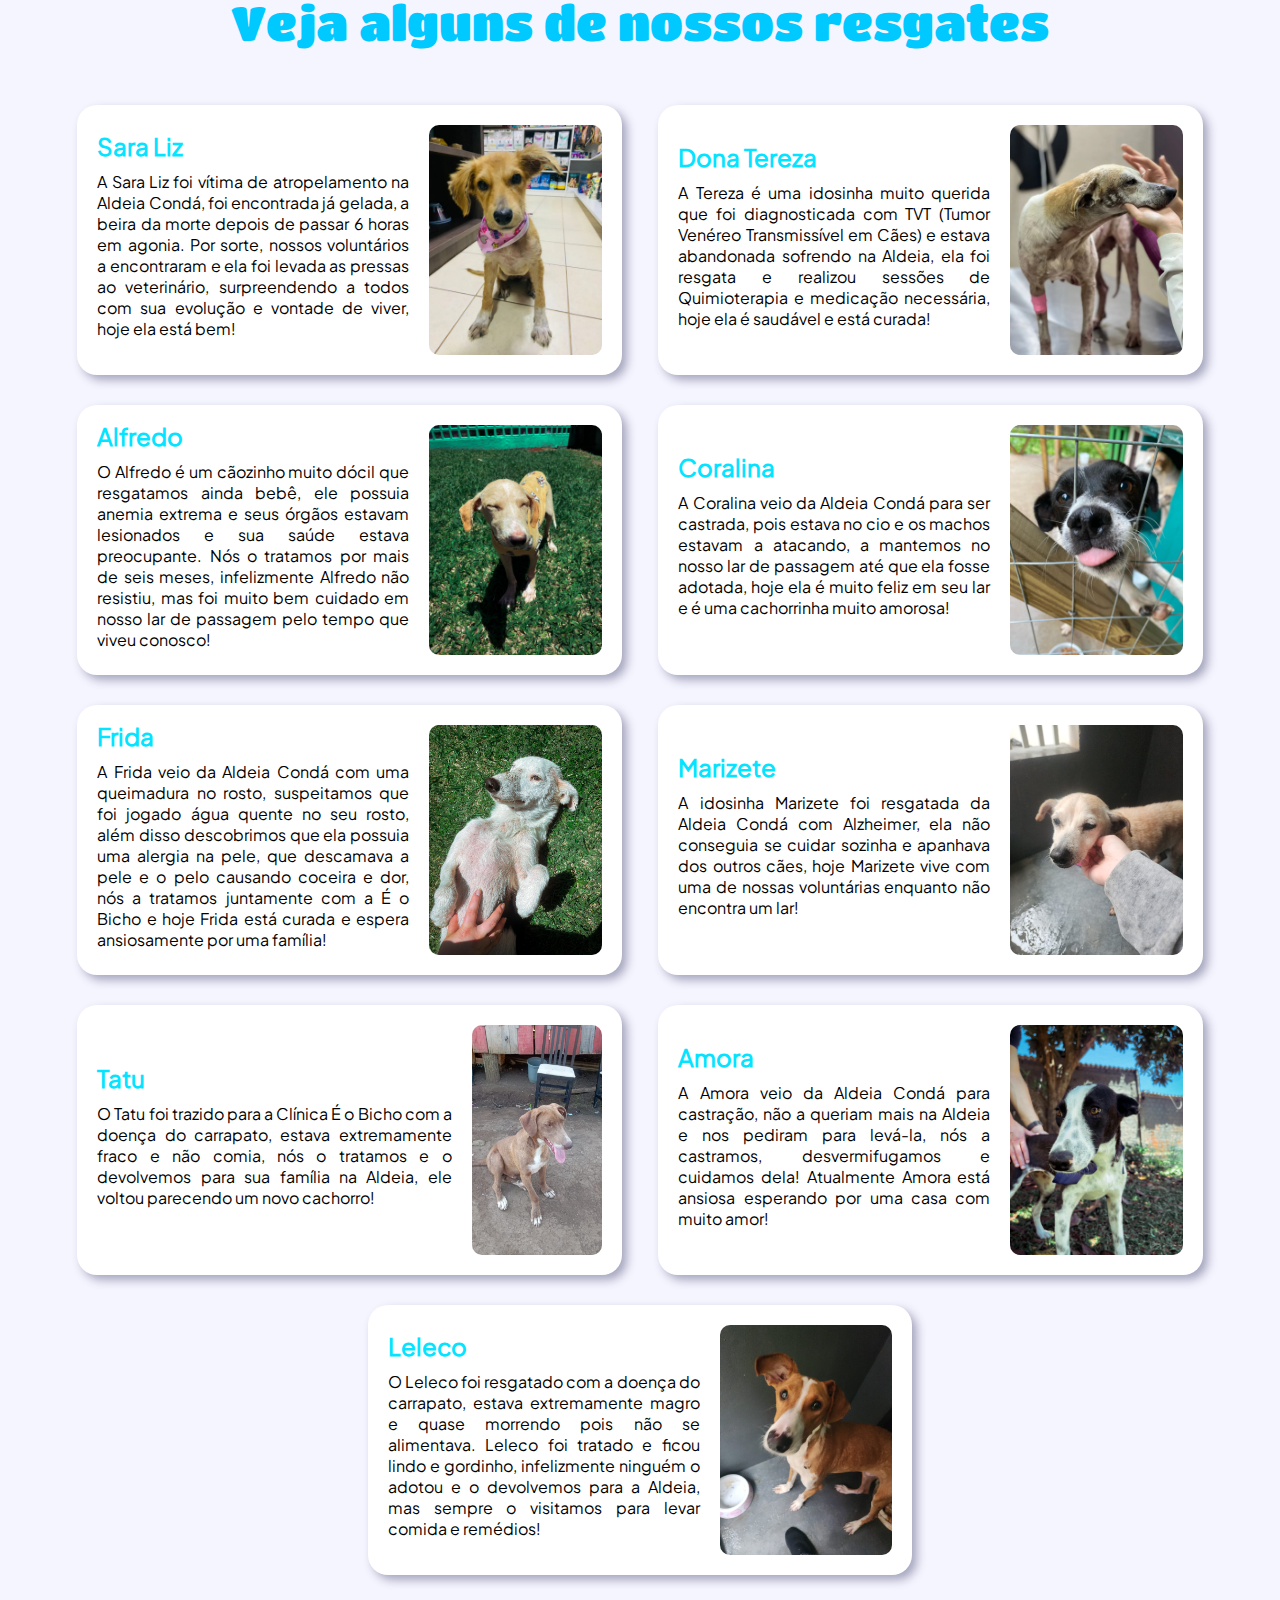
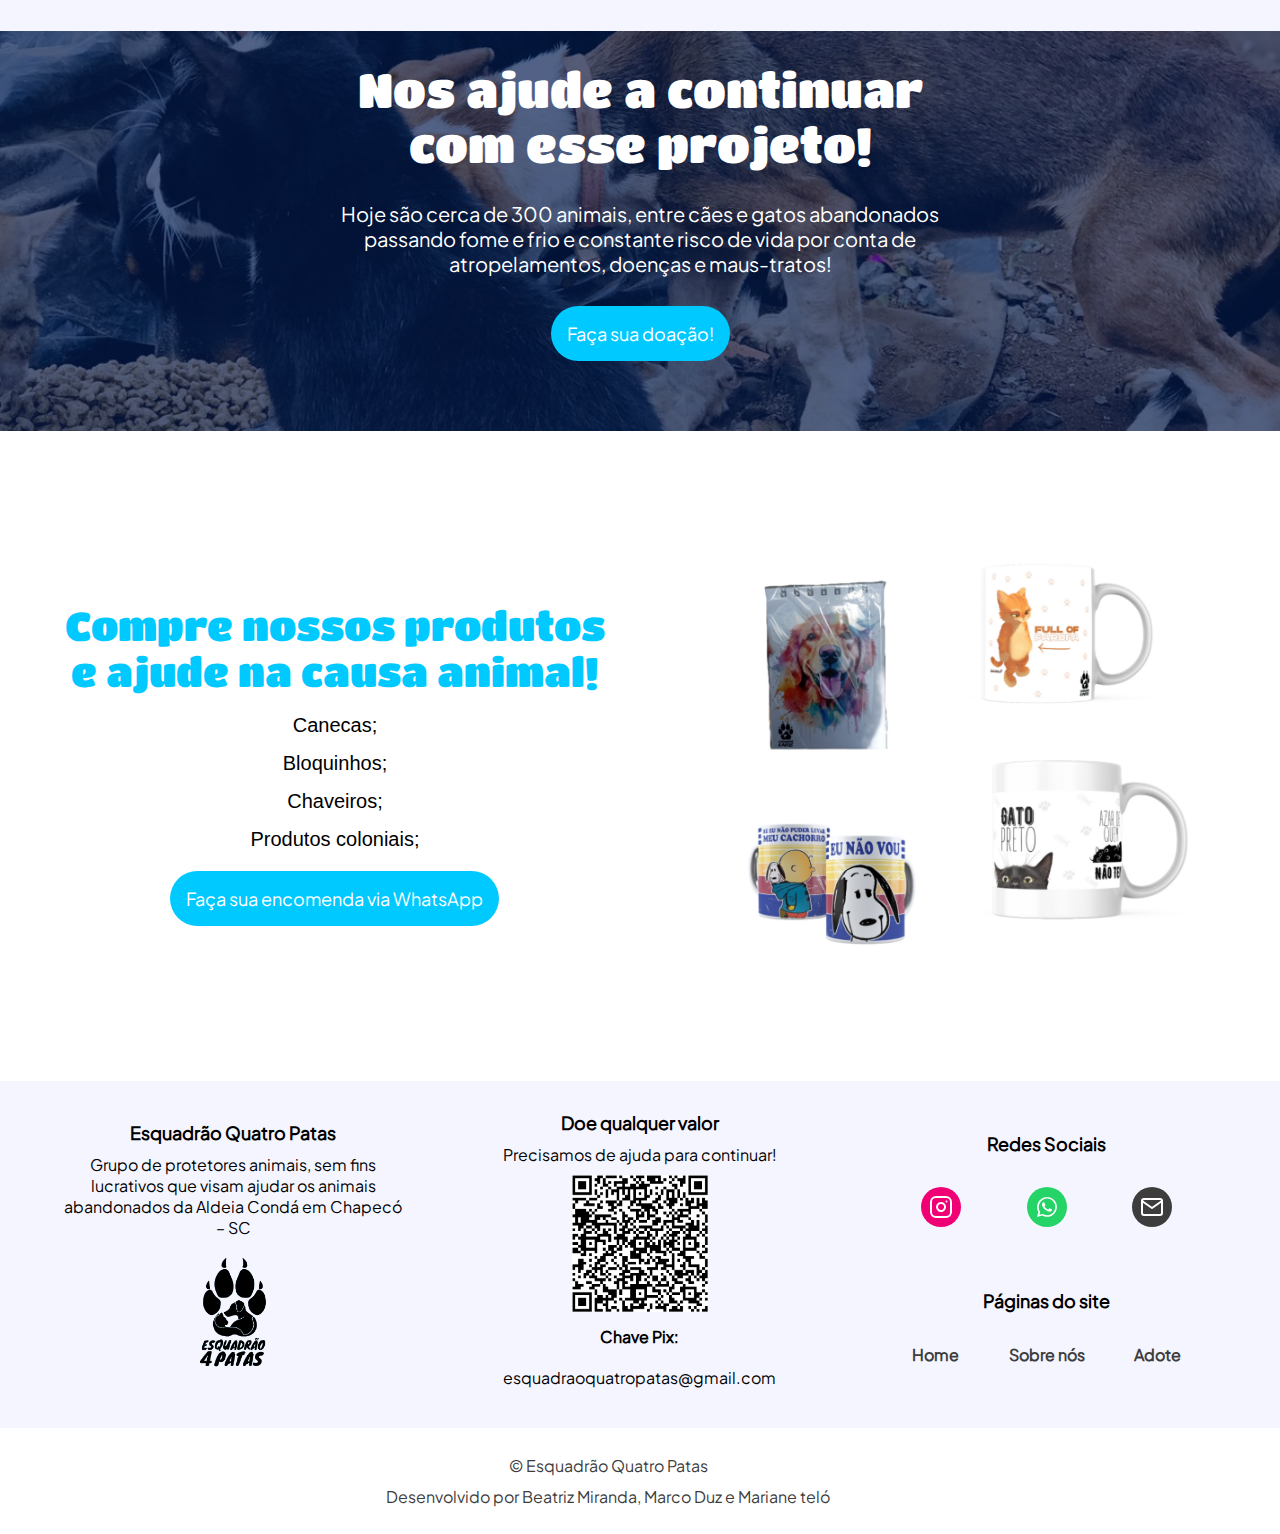
==== commit 12ef7e19: "index.html" ====
--- a/index.html
+++ b/index.html
@@ -40,14 +40,14 @@
           lucrativos, que visa o o acolhimento, tratamento, resgate e castração
           dos animais da Aldeia Condá, em Chapecó- SC
         </p>
-        <a class="button" href="#">Quero fazer uma doação!</a>
+        <a class="button" href="donate.html">Quero fazer uma doação!</a>
 
         <div id="redesSociais">
           <a id="insta" href="https://www.instagram.com/esquadrao4.patas/?igshid=YmM0MjE2YWMzOA%3D%3D"
             target="_blank">
             <img alt="instagram" src="./imagens/icones/instagram.svg">
           </a>
-          <a id="whats" href="https://api.whatsapp.com/send?1=pt_BR&phone=55499101071" target="_blank">
+          <a id="whats" href="https://api.whatsapp.com/send?1=pt_BR&phone=554991010711" target="_blank">
             <img alt="whatsapp" src="./imagens/icones/whatsapp.svg">
           </a>
           <a id="mail" href="mailto:%20esquadraoquatropatas@gmail.com">
@@ -60,66 +60,10 @@
 
   <section class="parceiros">
     <h2>Parceiros</h2>
-     <!--<div class="slider">
-
-      <div class="slides">
-       Radio Buttons
-        <input type="radio" name="radio-btn" id="r1">
-        <input type="radio" name="radio-btn" id="r2">
-        <input type="radio" name="radio-btn" id="r3">
-        <input type="radio" name="radio-btn" id="r4">
-        <input type="radio" name="radio-btn" id="r5">
-
-    SLIDES, card
-        <div class="slide first">
-          <div class="card">
-            <img src="./imagens/parceiros/eobicho.png" alt="É o bicho" />
-            <p>A Clínica Veterinária, É o Bicho, é uma grande parceira que nos ajuda com os atendimentos dos animais que vem da Aldeia, assim como a hospedagem que nos forneciam gratuitamente quando os animais estavam em tratamento, até que achassem um adotante!</p>
-          </div>
-        </div>
-
-        <div class="slide">
-          <div class="card">
-            <img src="./imagens/parceiros/emporiodosbichos.png" alt="Empório dos Bichos" />
-            <p>A Clínica Veterinária, Empório dos Bichos, tem uma grande parceria com o Esquadrão, nos atendendo e auxiliando no tratamento dos animais da Aldeia Condá.</p>
-          </div>
-        </div>
-
-        <div class="slide">
-          <div class="card">
-            <img src="./imagens/parceiros/segvisor.png" alt="Segvisor seguradora" />
-            <p>A Seguradora Segvisor possui uma parceria com o Esquadrão, quando é adquirido um seguro por nossa indicação, uma porcentagem do valor é encaminhado para o Esquadrão.</p>
-          </div>
-        </div>
-
-        <div class="slide">
-          <div class="card">
-            <img src="./imagens/parceiros/ninja.png" alt="ninja Sushi" />
-            <p>O restaurante Ninja Sushi doa peles de peixe e sobras para que possamos alimentar e tratar os animais desnutridos da Aldeia.</p>
-          </div>
-        </div>
-        
-        <div class="slide">
-          <div class="card">
-            <img src="./imagens/parceiros/modeon.png" alt="mode on sushi" />
-            <p>O restaurante Mode On Sushi nos ajuda ativamente doando peles de peixe, salmão e sobras para que possamos alimentar e tratar nossos animais da Aldeia Condá</p>
-          </div>
-          
-       NAVIGATION AUTO
-        <div class="navigation-auto">
-          <div class="auto-btn1"></div>
-          <div class="auto-btn2"></div>
-          <div class="auto-btn3"></div>
-          <div class="auto-btn4"></div>
-          <div class="auto-btn5"></div>
-        </div>
-      </div>
-    </div>-->
-  
   
     <div class="carousel-container">
       <div class="carousel-wrapper" id="carousel">
-          <!-- Replicar os cards para que haja mais de 4 -->
+         
           <div class="card"> 
             <div class="card-img">
             <img src="./imagens/parceiros/eobicho.png" alt="É o bicho" />
@@ -253,7 +197,7 @@
             <h3>Amora</h3>
             <p>A Amora veio da Aldeia Condá para castração, não a queriam mais na Aldeia e nos pediram para levá-la, nós a castramos, desvermifugamos e cuidamos dela! Atualmente Amora está ansiosa esperando por uma casa com muito amor!</p>
           </div>
-          <img src="./imagens/resgates/DonaTereza.png" alt="" />
+          <img src="./imagens/resgates/Amora.jpeg" alt="" />
         </div>
       </div>
       <div class="container-resgate">
@@ -291,7 +235,7 @@
         <li>Chaveiros;</li>
         <li>Produtos coloniais;</li>
       </ul>
-      <a class="button" href="https://api.whatsapp.com/send?1=pt_BR&phone=55499101071"  target="_blank">Faça sua encomenda via WhatsApp</a>
+      <a class="button" href="https://api.whatsapp.com/send?1=pt_BR&phone=554991010711"  target="_blank">Faça sua encomenda via WhatsApp</a>
     </div>
     <div id="imagens">
       <img src="./imagens/index/produtos.png">
@@ -325,7 +269,7 @@
         <a id="insta" href="https://www.instagram.com/esquadrao4.patas/" target="_blank">
           <img alt="instagram" src="./imagens/icones/instagram.svg">
         </a>
-        <a id="whats" href="https://api.whatsapp.com/send?1=pt_BR&phone=55499101071" target="_blank">
+        <a id="whats" href="https://api.whatsapp.com/send?1=pt_BR&phone=554991010711" target="_blank">
           <img alt="whatsapp" src="./imagens/icones/whatsapp.svg">
         </a>
         <a id="mail" href="mailto:%20esquadraoquatropatas@gmail.com" target="_blank">
@@ -346,9 +290,9 @@
   </div>
 
   <!--Botão Whatsapp-->
-  <a href="https://api.whatsapp.com/send?1=pt_BR&phone=55499101071" target="_blank" id="btn-wpp">
+  <a href="https://api.whatsapp.com/send?1=pt_BR&phone=554991010711" target="_blank" id="btn-wpp">
     <img alt="whatsapp" src="./imagens/icones/whatsapp.svg">
   </a>
   <script src="script.js"></script>
 </body>
-</html>+</html>
--- a/style/responsivo.css
+++ b/style/responsivo.css
@@ -71,6 +71,7 @@
     overflow: visible;
     border-bottom: 1px #ebebeb solid;
     opacity: 95%;
+    z-index: 9;
   }
   header .linkLogo{
     width: 50%;
@@ -356,6 +357,15 @@
   
 }
 
+@media(max-width: 960px){
+  .carousel-container {
+    max-width: 61%;
+  }
+  .carousel-container .carousel-wrapper .card{
+    margin-right: 10px;
+  }
+}
+
 @media(max-width: 930px){
   .grid .container-resgate {
     width: 45%;
@@ -373,6 +383,11 @@
   #adopt {
     width: 96vw; 
   }
+}
+@media(max-width: 716px){
+  .carousel-container {
+    max-width: 81%;
+}
 }
 
 
@@ -423,4 +438,9 @@
   .ajude {
     height: 44rem;
   }
+  #donate #box #textDonate .pix{
+    display: flex;
+    justify-content: center;
+    text-align: center;
+  }
  }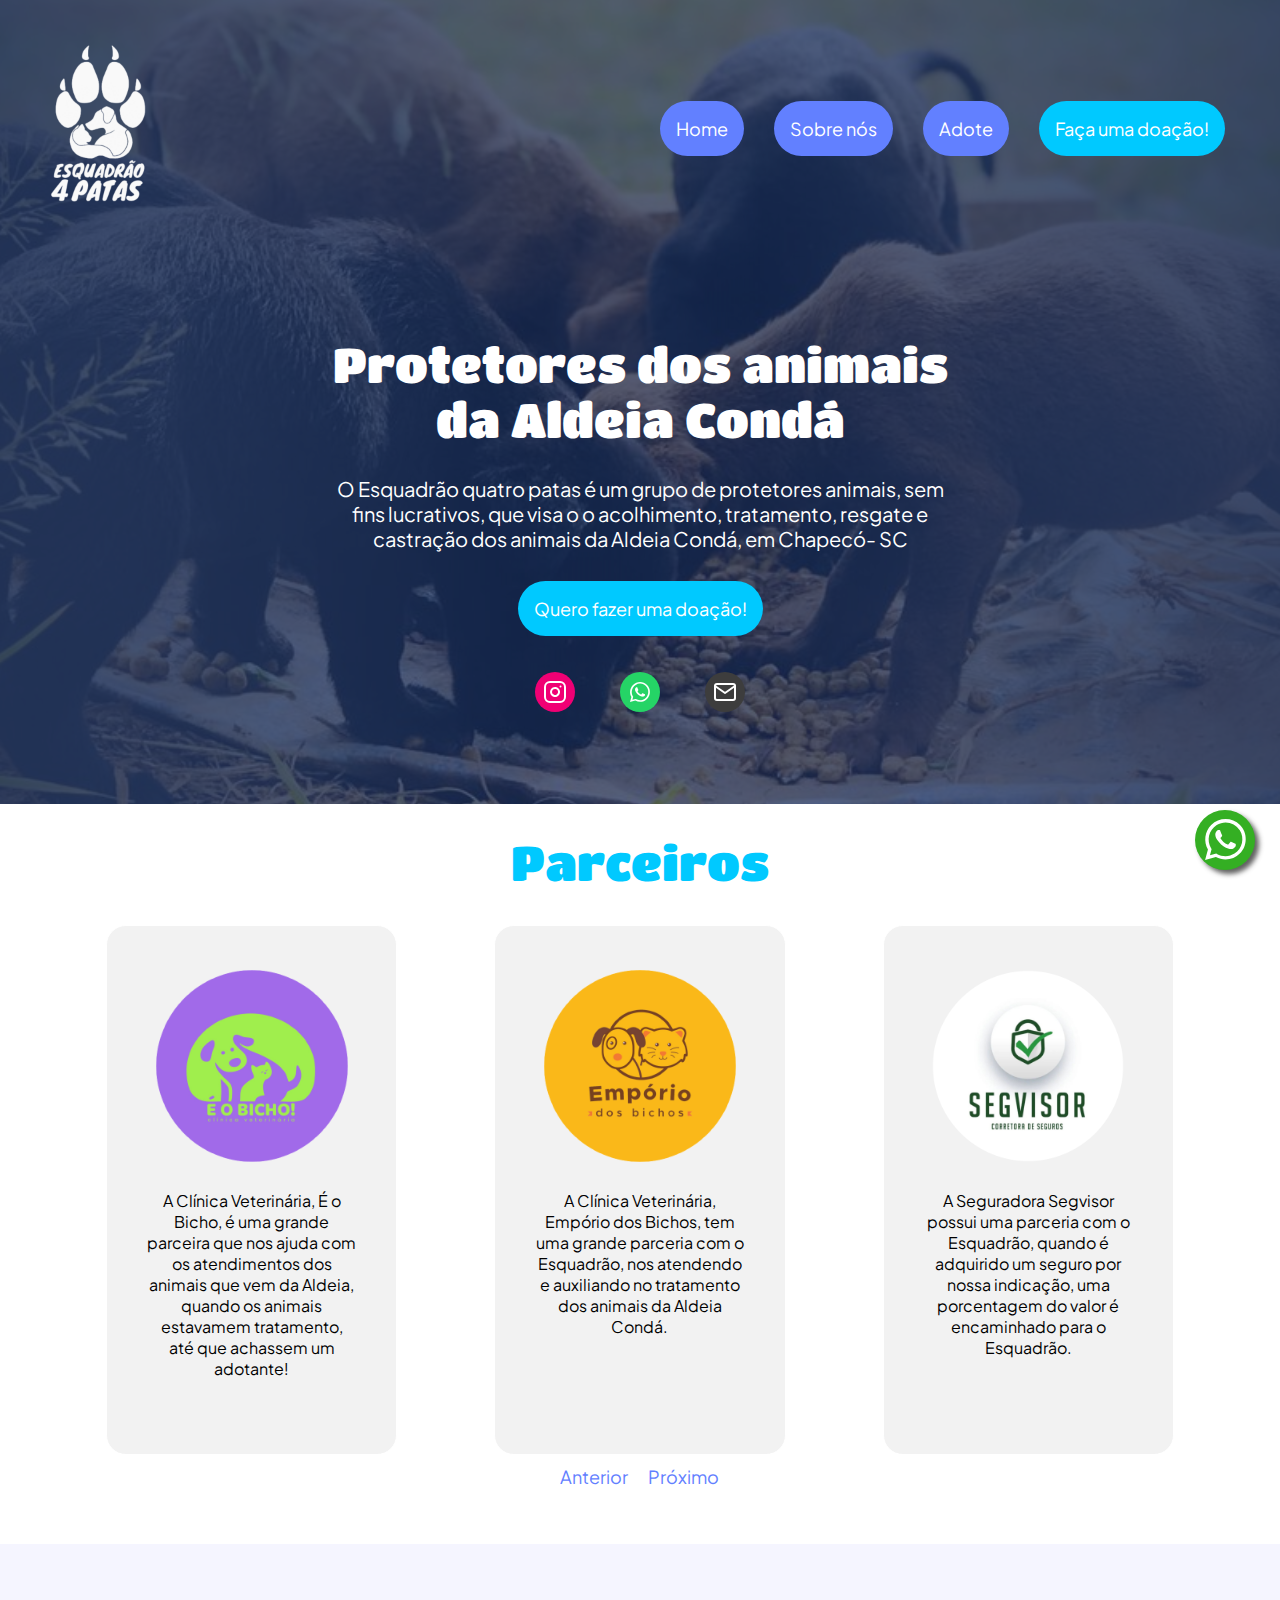
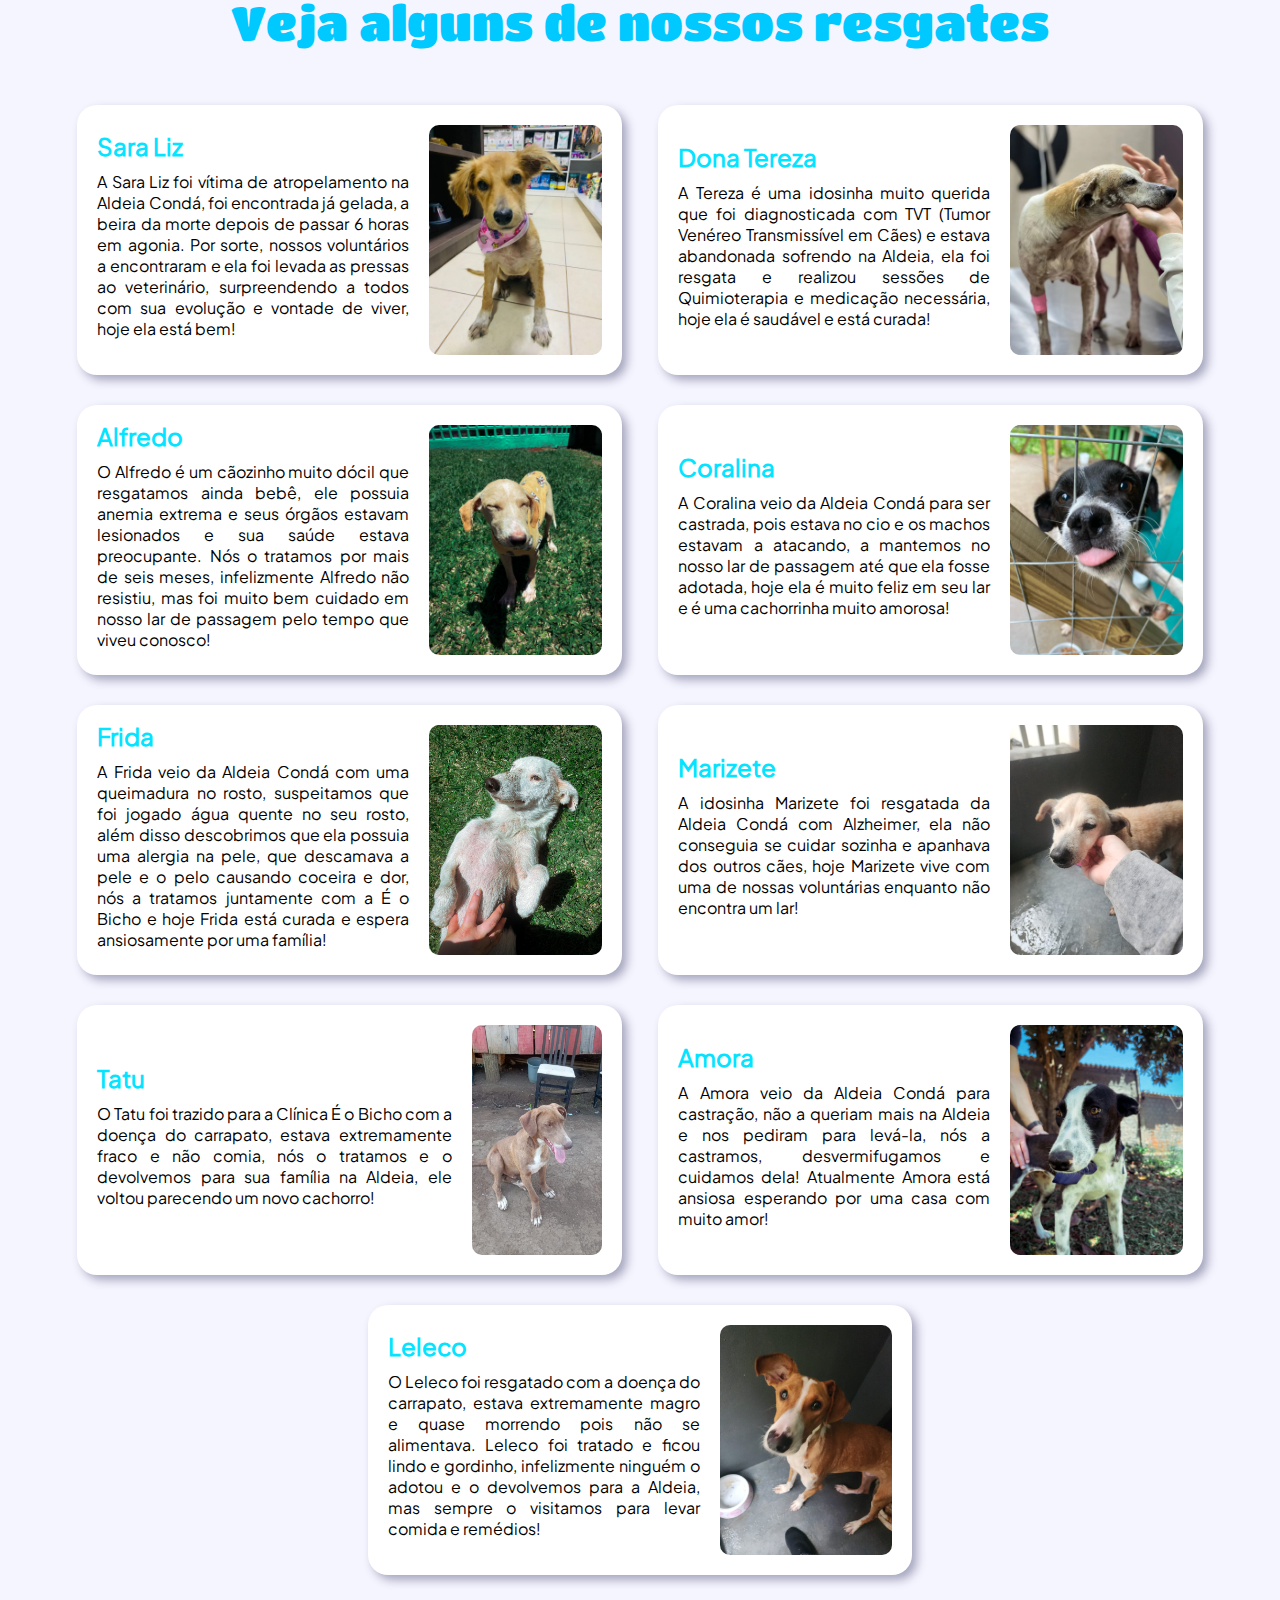
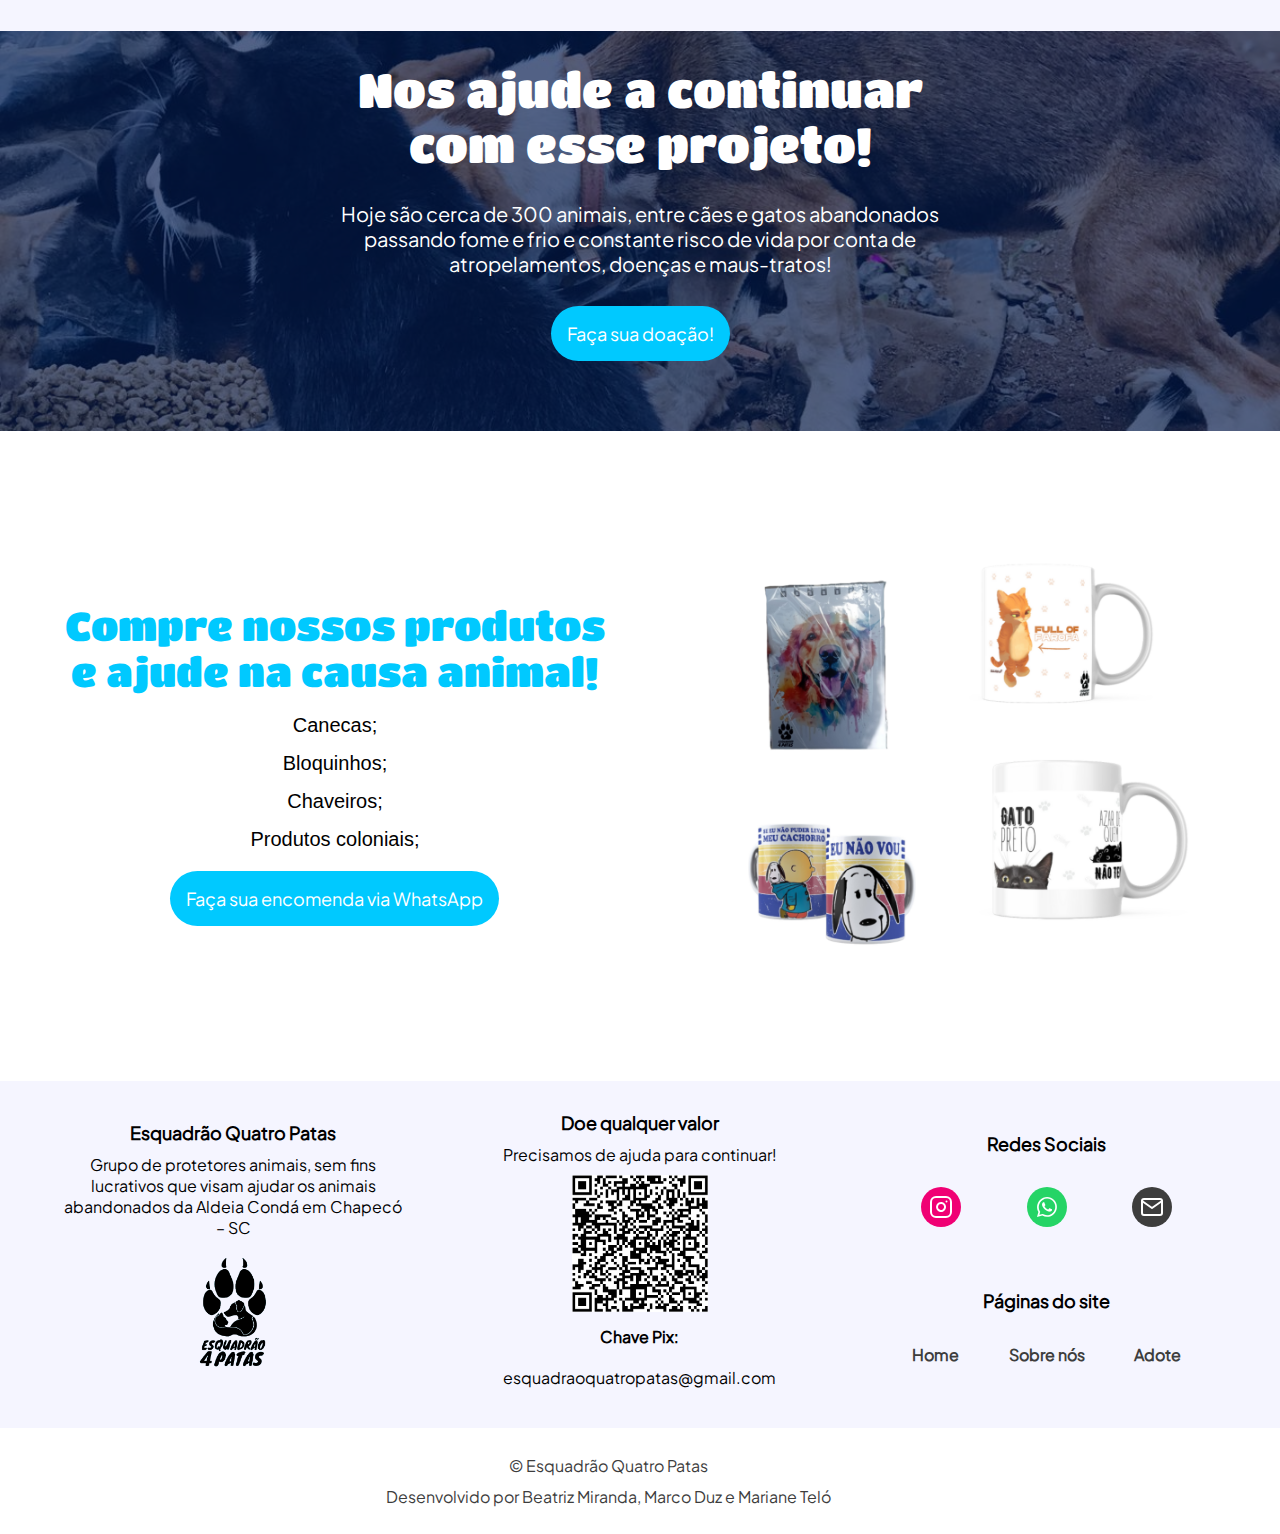
==== commit 52ef597b: "Add files via upload" ====
--- a/index.html
+++ b/index.html
@@ -1,298 +1,298 @@
-<!DOCTYPE html>
-<html lang="pt-br">
-
-<head>
-  <meta charset="UTF-8" />
-  <meta http-equiv="X-UA-Compatible" content="IE=edge" />
-  <meta name="viewport" content="width=device-width, initial-scale=1.0" />
-  <link rel="stylesheet" href="./style/style.css" />
-  <link rel="stylesheet" href="style/fontawesome/all.css" />
-  <link rel="stylesheet" href="./style/responsivo.css" />
-  <link rel="stylesheet" href="style/fonts.css">
-  <title>Esquadrão 4 Patas</title>
-</head>
-
-<body>
-  <section class="inicio">
-    <div id="teste">
-      <header>
-        <a class="linkLogo" href="index.html">
-          <img id="logo" src="./imagens/index/logo.png"
-            alt="logo da ong: Uma patinha de cachorro preta com o escrita embaixo esquadrão 4 patas" />
-        </a>
-        <div class="btn-mobile">
-          <label id="btn-menu-mobile" onclick="exibeMenu()">&#9776;</label>
-        </div>
-        <nav class="menu">
-          <ul>
-            <li><a href="index.html">Home</a></li>
-            <li><a href="about.html">Sobre nós</a></li>
-            <li><a href="adopt.html">Adote</a></li>
-            <li><a class="button" href="./donate.html">Faça uma doação!</a></li>
-          </ul>
-        </nav>
-
-      </header>
-      <div id="texto">
-        <h2>Protetores dos animais da Aldeia Condá</h2>
-        <p>
-          O Esquadrão quatro patas é um grupo de protetores animais, sem fins
-          lucrativos, que visa o o acolhimento, tratamento, resgate e castração
-          dos animais da Aldeia Condá, em Chapecó- SC
-        </p>
-        <a class="button" href="donate.html">Quero fazer uma doação!</a>
-
-        <div id="redesSociais">
-          <a id="insta" href="https://www.instagram.com/esquadrao4.patas/?igshid=YmM0MjE2YWMzOA%3D%3D"
-            target="_blank">
-            <img alt="instagram" src="./imagens/icones/instagram.svg">
-          </a>
-          <a id="whats" href="https://api.whatsapp.com/send?1=pt_BR&phone=554991010711" target="_blank">
-            <img alt="whatsapp" src="./imagens/icones/whatsapp.svg">
-          </a>
-          <a id="mail" href="mailto:%20esquadraoquatropatas@gmail.com">
-            <img alt="e-mail" src="./imagens/icones/mail.svg">
-          </a>
-        </div>
-      </div>
-    </div>
-  </section>
-
-  <section class="parceiros">
-    <h2>Parceiros</h2>
-  
-    <div class="carousel-container">
-      <div class="carousel-wrapper" id="carousel">
-         
-          <div class="card"> 
-            <div class="card-img">
-            <img src="./imagens/parceiros/eobicho.png" alt="É o bicho" />
-            </div>
-            <div class="card-txt">
-              <p>A Clínica Veterinária, É o Bicho, é uma grande parceira que nos ajuda com os atendimentos dos animais que vem da Aldeia, quando os animais estavamem tratamento, até que achassem um adotante!</p>
-            </div>
-          </div>
-          <div class="card">
-            <div class="card-img">
-              <img src="./imagens/parceiros/emporiodosbichos.png" alt="Empório dos Bichos" />
-            </div>
-            <div class="card-txt">
-              <p>A Clínica Veterinária, Empório dos Bichos, tem uma grande parceria com o Esquadrão, nos atendendo e
-                  auxiliando no tratamento dos animais da Aldeia Condá.</p>
-              </div>
-          </div>
-          <div class="card">
-            <div class="card-img">
-              <img src="./imagens/parceiros/segvisor.png" alt="Segvisor seguradora" />
-            </div>
-            <div class="card-txt">
-              <p>A Seguradora Segvisor possui uma parceria com o Esquadrão, quando é adquirido um seguro por nossa indicação, uma porcentagem do valor é encaminhado para o Esquadrão.</p>
-            </div>
-          </div>
-          <div class="card">
-            <div class="card-img">
-              <img src="./imagens/parceiros/ninja.png" alt="ninja Sushi" />
-              </div>
-              <div class="card-txt">
-              <p>O restaurante Ninja Sushi doa peles de peixe e sobras para que possamos alimentar e tratar os animais desnutridos da Aldeia.</p>
-              </div>
-          </div>
-          <div class="card">
-            <div class="card-img">
-            <img src="./imagens/parceiros/modeon.png" alt="mode on sushi" />
-            </div>
-            <div class="card-txt">
-              <p>O restaurante Mode On Sushi nos ajuda ativamente doando peles de peixe, salmão e sobras para que possamos alimentar e tratar nossos animais da Aldeia Condá</p>
-            </div>
-          </div>
-          <!-- Continue replicando conforme necessário -->
-      </div>
-      <div class="botoes">
-          <a id="prevBtn">Anterior</a>
-          <a id="nextBtn">Próximo</a>
-      </div>
-  </div>
-  </section>
-
-  <section class="resgates">
-    <h2>Veja alguns de nossos resgates</h2>
-    <div class="grid">
-      <div class="container-resgate">
-        <div class="card">
-          <div class="textoresgate">
-            <h3>Sara Liz</h3>
-            <p>A Sara Liz foi vítima de atropelamento na Aldeia Condá, foi encontrada já gelada, a beira da morte depois
-              de passar 6 horas em agonia. Por sorte, nossos voluntários a encontraram e ela foi levada as pressas ao
-              veterinário, surpreendendo a todos com sua evolução e vontade de viver, hoje ela está bem!</p>
-          </div>
-          <img src="./imagens/resgates/SaraLiz.png"
-            alt="Foto da Sara Liz, cahorrinha caramelo.... usando um lenço cor de rosa, sentada posando para a foto" />
-        </div>
-      </div>
-
-      <div class="container-resgate">
-        <div class="card">
-          <div class="textoresgate">
-            <h3>Dona Tereza</h3>
-            <p>A Tereza é uma idosinha muito querida que foi diagnosticada com TVT (Tumor Venéreo Transmissível em Cães)
-              e estava abandonada sofrendo na Aldeia, ela foi resgata e realizou sessões de Quimioterapia e medicação
-              necessária, hoje ela é saudável e está curada!</p>
-          </div>
-          <img src="./imagens/resgates/DonaTereza.png" alt="" />
-        </div>
-      </div>
-
-      <div class="container-resgate">
-        <div class="card">
-          <div class="textoresgate">
-            <h3>Alfredo</h3>
-            <p>O Alfredo é um cãozinho muito dócil que resgatamos ainda bebê, ele possuia anemia extrema e seus órgãos estavam lesionados e sua saúde estava preocupante. Nós o tratamos por mais de seis meses, infelizmente Alfredo não resistiu, mas foi muito bem cuidado em nosso lar de passagem pelo tempo que viveu conosco!</p>
-          </div>
-          <img src="./imagens/resgates/Alfredo.jpeg" alt="" />
-        </div>
-      </div>
-
-      <div class="container-resgate">
-        <div class="card">
-          <div class="textoresgate">
-            <h3>Coralina</h3>
-            <p>A Coralina veio da Aldeia Condá para ser castrada, pois estava no cio e os machos estavam a atacando, a mantemos no nosso lar de passagem até que ela fosse adotada, hoje ela é muito feliz em seu lar e é uma cachorrinha muito amorosa!</p>
-          </div>
-          <img src="./imagens/resgates/Coralina.jpeg" alt="Coralina" />
-        </div>
-      </div>
-
-      <div class="container-resgate">
-        <div class="card">
-          <div class="textoresgate">
-            <h3>Frida</h3>
-            <p>A Frida veio da Aldeia Condá com uma queimadura no rosto, suspeitamos que foi jogado água quente no seu rosto, além disso descobrimos que ela possuia uma alergia na pele, que descamava a pele e o pelo causando coceira e dor, nós a tratamos juntamente com a É o Bicho e hoje Frida está curada e espera ansiosamente por uma família! </p>
-          </div>
-          <img src="./imagens/resgates/Frida.jpeg" alt="Frida" />
-        </div>
-      </div>
-
-      <div class="container-resgate">
-        <div class="card">
-          <div class="textoresgate">
-            <h3>Marizete</h3>
-            <p>A idosinha Marizete foi resgatada da Aldeia Condá com Alzheimer, ela não conseguia se cuidar sozinha e apanhava dos outros cães, hoje Marizete vive com uma de nossas voluntárias enquanto não encontra um lar!</p>
-          </div>
-          <img src="./imagens/resgates/Marizete.jpeg" alt="Marizete"/>
-        </div>
-      </div>
-
-      <div class="container-resgate">
-        <div class="card">
-          <div class="textoresgate">
-            <h3>Tatu</h3>
-            <p>O Tatu foi trazido para a Clínica É o Bicho com a doença do carrapato, estava extremamente fraco e não comia, nós o tratamos e o devolvemos para sua família na Aldeia, ele voltou parecendo um novo cachorro!</p>
-          </div>
-          <img src="./imagens/resgates/Tatu.jpeg" alt="" />
-        </div>
-      </div>
-      <div class="container-resgate">
-        <div class="card">
-          <div class="textoresgate">
-            <h3>Amora</h3>
-            <p>A Amora veio da Aldeia Condá para castração, não a queriam mais na Aldeia e nos pediram para levá-la, nós a castramos, desvermifugamos e cuidamos dela! Atualmente Amora está ansiosa esperando por uma casa com muito amor!</p>
-          </div>
-          <img src="./imagens/resgates/Amora.jpeg" alt="" />
-        </div>
-      </div>
-      <div class="container-resgate">
-        <div class="card">
-          <div class="textoresgate">
-            <h3>Leleco</h3>
-            <p>O Leleco foi resgatado com a doença do carrapato, estava extremamente magro e quase morrendo pois não se alimentava. Leleco foi tratado e ficou lindo e gordinho, infelizmente ninguém o adotou e o devolvemos para a Aldeia, mas sempre o visitamos para levar comida e remédios!</p>
-          </div>
-          <img src="./imagens/resgates/Leleco.jpeg" alt="Leleco" />
-        </div>
-      </div>
-    </div>
-  </section>
-
-  <section class="ajude">
-    <div id="teste">
-      <div id="textoResgate">
-        <h2>Nos ajude a continuar com esse projeto!</h2>
-        <p>
-          Hoje são cerca de 300 animais, entre cães e gatos abandonados passando
-          fome e frio e constante risco de vida por conta de atropelamentos,
-          doenças e maus-tratos!
-        </p>
-        <a class="button" href="donate.html">Faça sua doação!</a>
-      </div>
-    </div>
-  </section>
-
-  <section class="produtos">
-    <div id="escrita">
-      <h2>Compre nossos produtos <br> e ajude na causa animal!</h2>
-      <ul>
-        <li>Canecas;</li>
-        <li>Bloquinhos;</li>
-        <li>Chaveiros;</li>
-        <li>Produtos coloniais;</li>
-      </ul>
-      <a class="button" href="https://api.whatsapp.com/send?1=pt_BR&phone=554991010711"  target="_blank">Faça sua encomenda via WhatsApp</a>
-    </div>
-    <div id="imagens">
-      <img src="./imagens/index/produtos.png">
-    </div>
-    </div>
-  </section>
-
-  <footer>
-    <div id="esquadrao">
-      <h4>Esquadrão Quatro Patas</h4>
-      <p>Grupo de protetores animais, sem fins lucrativos que visam ajudar os animais abandonados da Aldeia Condá em Chapecó – SC</p>
-      <ul id="contatos"></ul>
-      <img src="./imagens/index/logofooter.png"
-        alt="logo da ong: Uma patinha de cachorro preta com o escrita embaixo esquadrão 4 patas">
-    </div>
-
-    <div id="doacao">
-      <h4>Doe qualquer valor</h4>
-      <p>Precisamos de ajuda para continuar!</p>
-      <img src="./imagens/donate/qrCodePix.png" alt="QrCode para efetuar doação utilizando pix">
-      <p>
-        <bold>Chave Pix:</bold>
-      </p>
-      <p>esquadraoquatropatas@gmail.com
-      </p>
-    </div>
-
-    <div id="Contato">
-      <h4>Redes Sociais</h4>
-      <div id="redesSociais">
-        <a id="insta" href="https://www.instagram.com/esquadrao4.patas/" target="_blank">
-          <img alt="instagram" src="./imagens/icones/instagram.svg">
-        </a>
-        <a id="whats" href="https://api.whatsapp.com/send?1=pt_BR&phone=554991010711" target="_blank">
-          <img alt="whatsapp" src="./imagens/icones/whatsapp.svg">
-        </a>
-        <a id="mail" href="mailto:%20esquadraoquatropatas@gmail.com" target="_blank">
-          <img alt="e-mail" src="./imagens/icones/mail.svg">
-        </a>
-      </div>
-      <h4>Páginas do site</h4>
-      <div id="nav">
-        <a href="index.html">Home</a>
-        <a href="about.html">Sobre nós</a>
-        <a href="adopt.html">Adote</a>
-      </div>
-    </div>
-  </footer>
-  <div class="cop">
-    <p>&copy Esquadrão Quatro Patas</p>
-    <p>Desenvolvido por Beatriz Miranda, Marco Duz e Mariane teló</p>
-  </div>
-
-  <!--Botão Whatsapp-->
-  <a href="https://api.whatsapp.com/send?1=pt_BR&phone=554991010711" target="_blank" id="btn-wpp">
-    <img alt="whatsapp" src="./imagens/icones/whatsapp.svg">
-  </a>
-  <script src="script.js"></script>
-</body>
-</html>
+<!DOCTYPE html>
+<html lang="pt-br">
+
+<head>
+  <meta charset="UTF-8" />
+  <meta http-equiv="X-UA-Compatible" content="IE=edge" />
+  <meta name="viewport" content="width=device-width, initial-scale=1.0" />
+  <link rel="stylesheet" href="./style/style.css" />
+  <link rel="stylesheet" href="style/fontawesome/all.css" />
+  <link rel="stylesheet" href="./style/responsivo.css" />
+  <link rel="stylesheet" href="style/fonts.css">
+  <title>Esquadrão 4 Patas</title>
+</head>
+
+<body>
+  <section class="inicio">
+    <div id="teste">
+      <header>
+        <a class="linkLogo" href="index.html">
+          <img id="logo" src="./imagens/index/logo.png"
+            alt="logo da ong: Uma patinha de cachorro preta com o escrita embaixo esquadrão 4 patas" />
+        </a>
+        <div class="btn-mobile">
+          <label id="btn-menu-mobile" onclick="exibeMenu()">&#9776;</label>
+        </div>
+        <nav class="menu">
+          <ul>
+            <li><a href="index.html">Home</a></li>
+            <li><a href="about.html">Sobre nós</a></li>
+            <li><a href="adopt.html">Adote</a></li>
+            <li><a class="button" href="./donate.html">Faça uma doação!</a></li>
+          </ul>
+        </nav>
+
+      </header>
+      <div id="texto">
+        <h2>Protetores dos animais da Aldeia Condá</h2>
+        <p>
+          O Esquadrão quatro patas é um grupo de protetores animais, sem fins
+          lucrativos, que visa o o acolhimento, tratamento, resgate e castração
+          dos animais da Aldeia Condá, em Chapecó- SC
+        </p>
+        <a class="button" href="donate.html">Quero fazer uma doação!</a>
+
+        <div id="redesSociais">
+          <a id="insta" href="https://www.instagram.com/esquadrao4.patas/?igshid=YmM0MjE2YWMzOA%3D%3D"
+            target="_blank">
+            <img alt="instagram" src="./imagens/icones/instagram.svg">
+          </a>
+          <a id="whats" href="https://api.whatsapp.com/send?1=pt_BR&phone=554991010711" target="_blank">
+            <img alt="whatsapp" src="./imagens/icones/whatsapp.svg">
+          </a>
+          <a id="mail" href="mailto:%20esquadraoquatropatas@gmail.com">
+            <img alt="e-mail" src="./imagens/icones/mail.svg">
+          </a>
+        </div>
+      </div>
+    </div>
+  </section>
+
+  <section class="parceiros">
+    <h2>Parceiros</h2>
+  
+    <div class="carousel-container">
+      <div class="carousel-wrapper" id="carousel">
+         
+          <div class="card"> 
+            <div class="card-img">
+            <img src="./imagens/parceiros/eobicho.png" alt="É o bicho" />
+            </div>
+            <div class="card-txt">
+              <p>A Clínica Veterinária, É o Bicho, é uma grande parceira que nos ajuda com os atendimentos dos animais que vem da Aldeia, quando os animais estavamem tratamento, até que achassem um adotante!</p>
+            </div>
+          </div>
+          <div class="card">
+            <div class="card-img">
+              <img src="./imagens/parceiros/emporiodosbichos.png" alt="Empório dos Bichos" />
+            </div>
+            <div class="card-txt">
+              <p>A Clínica Veterinária, Empório dos Bichos, tem uma grande parceria com o Esquadrão, nos atendendo e
+                  auxiliando no tratamento dos animais da Aldeia Condá.</p>
+              </div>
+          </div>
+          <div class="card">
+            <div class="card-img">
+              <img src="./imagens/parceiros/segvisor.png" alt="Segvisor seguradora" />
+            </div>
+            <div class="card-txt">
+              <p>A Seguradora Segvisor possui uma parceria com o Esquadrão, quando é adquirido um seguro por nossa indicação, uma porcentagem do valor é encaminhado para o Esquadrão.</p>
+            </div>
+          </div>
+          <div class="card">
+            <div class="card-img">
+              <img src="./imagens/parceiros/ninja.png" alt="ninja Sushi" />
+              </div>
+              <div class="card-txt">
+              <p>O restaurante Ninja Sushi doa peles de peixe e sobras para que possamos alimentar e tratar os animais desnutridos da Aldeia.</p>
+              </div>
+          </div>
+          <div class="card">
+            <div class="card-img">
+            <img src="./imagens/parceiros/modeon.png" alt="mode on sushi" />
+            </div>
+            <div class="card-txt">
+              <p>O restaurante Mode On Sushi nos ajuda ativamente doando peles de peixe, salmão e sobras para que possamos alimentar e tratar nossos animais da Aldeia Condá</p>
+            </div>
+          </div>
+          <!-- Continue replicando conforme necessário -->
+      </div>
+      <div class="botoes">
+          <a id="prevBtn">Anterior</a>
+          <a id="nextBtn">Próximo</a>
+      </div>
+  </div>
+  </section>
+
+  <section class="resgates">
+    <h2>Veja alguns de nossos resgates</h2>
+    <div class="grid">
+      <div class="container-resgate">
+        <div class="card">
+          <div class="textoresgate">
+            <h3>Sara Liz</h3>
+            <p>A Sara Liz foi vítima de atropelamento na Aldeia Condá, foi encontrada já gelada, a beira da morte depois
+              de passar 6 horas em agonia. Por sorte, nossos voluntários a encontraram e ela foi levada as pressas ao
+              veterinário, surpreendendo a todos com sua evolução e vontade de viver, hoje ela está bem!</p>
+          </div>
+          <img src="./imagens/resgates/SaraLiz.png"
+            alt="Foto da Sara Liz, cahorrinha caramelo.... usando um lenço cor de rosa, sentada posando para a foto" />
+        </div>
+      </div>
+
+      <div class="container-resgate">
+        <div class="card">
+          <div class="textoresgate">
+            <h3>Dona Tereza</h3>
+            <p>A Tereza é uma idosinha muito querida que foi diagnosticada com TVT (Tumor Venéreo Transmissível em Cães)
+              e estava abandonada sofrendo na Aldeia, ela foi resgata e realizou sessões de Quimioterapia e medicação
+              necessária, hoje ela é saudável e está curada!</p>
+          </div>
+          <img src="./imagens/resgates/DonaTereza.png" alt="" />
+        </div>
+      </div>
+
+      <div class="container-resgate">
+        <div class="card">
+          <div class="textoresgate">
+            <h3>Alfredo</h3>
+            <p>O Alfredo é um cãozinho muito dócil que resgatamos ainda bebê, ele possuia anemia extrema e seus órgãos estavam lesionados e sua saúde estava preocupante. Nós o tratamos por mais de seis meses, infelizmente Alfredo não resistiu, mas foi muito bem cuidado em nosso lar de passagem pelo tempo que viveu conosco!</p>
+          </div>
+          <img src="./imagens/resgates/Alfredo.jpeg" alt="" />
+        </div>
+      </div>
+
+      <div class="container-resgate">
+        <div class="card">
+          <div class="textoresgate">
+            <h3>Coralina</h3>
+            <p>A Coralina veio da Aldeia Condá para ser castrada, pois estava no cio e os machos estavam a atacando, a mantemos no nosso lar de passagem até que ela fosse adotada, hoje ela é muito feliz em seu lar e é uma cachorrinha muito amorosa!</p>
+          </div>
+          <img src="./imagens/resgates/Coralina.jpeg" alt="Coralina" />
+        </div>
+      </div>
+
+      <div class="container-resgate">
+        <div class="card">
+          <div class="textoresgate">
+            <h3>Frida</h3>
+            <p>A Frida veio da Aldeia Condá com uma queimadura no rosto, suspeitamos que foi jogado água quente no seu rosto, além disso descobrimos que ela possuia uma alergia na pele, que descamava a pele e o pelo causando coceira e dor, nós a tratamos juntamente com a É o Bicho e hoje Frida está curada e espera ansiosamente por uma família! </p>
+          </div>
+          <img src="./imagens/resgates/Frida.jpeg" alt="Frida" />
+        </div>
+      </div>
+
+      <div class="container-resgate">
+        <div class="card">
+          <div class="textoresgate">
+            <h3>Marizete</h3>
+            <p>A idosinha Marizete foi resgatada da Aldeia Condá com Alzheimer, ela não conseguia se cuidar sozinha e apanhava dos outros cães, hoje Marizete vive com uma de nossas voluntárias enquanto não encontra um lar!</p>
+          </div>
+          <img src="./imagens/resgates/Marizete.jpeg" alt="Marizete"/>
+        </div>
+      </div>
+
+      <div class="container-resgate">
+        <div class="card">
+          <div class="textoresgate">
+            <h3>Tatu</h3>
+            <p>O Tatu foi trazido para a Clínica É o Bicho com a doença do carrapato, estava extremamente fraco e não comia, nós o tratamos e o devolvemos para sua família na Aldeia, ele voltou parecendo um novo cachorro!</p>
+          </div>
+          <img src="./imagens/resgates/Tatu.jpeg" alt="" />
+        </div>
+      </div>
+      <div class="container-resgate">
+        <div class="card">
+          <div class="textoresgate">
+            <h3>Amora</h3>
+            <p>A Amora veio da Aldeia Condá para castração, não a queriam mais na Aldeia e nos pediram para levá-la, nós a castramos, desvermifugamos e cuidamos dela! Atualmente Amora está ansiosa esperando por uma casa com muito amor!</p>
+          </div>
+          <img src="./imagens/resgates/Amora.jpeg" alt="" />
+        </div>
+      </div>
+      <div class="container-resgate">
+        <div class="card">
+          <div class="textoresgate">
+            <h3>Leleco</h3>
+            <p>O Leleco foi resgatado com a doença do carrapato, estava extremamente magro e quase morrendo pois não se alimentava. Leleco foi tratado e ficou lindo e gordinho, infelizmente ninguém o adotou e o devolvemos para a Aldeia, mas sempre o visitamos para levar comida e remédios!</p>
+          </div>
+          <img src="./imagens/resgates/Leleco.jpeg" alt="Leleco" />
+        </div>
+      </div>
+    </div>
+  </section>
+
+  <section class="ajude">
+    <div id="teste">
+      <div id="textoResgate">
+        <h2>Nos ajude a continuar com esse projeto!</h2>
+        <p>
+          Hoje são cerca de 300 animais, entre cães e gatos abandonados passando
+          fome e frio e constante risco de vida por conta de atropelamentos,
+          doenças e maus-tratos!
+        </p>
+        <a class="button" href="donate.html">Faça sua doação!</a>
+      </div>
+    </div>
+  </section>
+
+  <section class="produtos">
+    <div id="escrita">
+      <h2>Compre nossos produtos <br> e ajude na causa animal!</h2>
+      <ul>
+        <li>Canecas;</li>
+        <li>Bloquinhos;</li>
+        <li>Chaveiros;</li>
+        <li>Produtos coloniais;</li>
+      </ul>
+      <a class="button" href="https://api.whatsapp.com/send?1=pt_BR&phone=554991010711"  target="_blank">Faça sua encomenda via WhatsApp</a>
+    </div>
+    <div id="imagens">
+      <img src="./imagens/index/produtos.png">
+    </div>
+    </div>
+  </section>
+
+  <footer>
+    <div id="esquadrao">
+      <h4>Esquadrão Quatro Patas</h4>
+      <p>Grupo de protetores animais, sem fins lucrativos que visam ajudar os animais abandonados da Aldeia Condá em Chapecó – SC</p>
+      <ul id="contatos"></ul>
+      <img src="./imagens/index/logofooter.png"
+        alt="logo da ong: Uma patinha de cachorro preta com o escrita embaixo esquadrão 4 patas">
+    </div>
+
+    <div id="doacao">
+      <h4>Doe qualquer valor</h4>
+      <p>Precisamos de ajuda para continuar!</p>
+      <img src="./imagens/donate/qrCodePix.png" alt="QrCode para efetuar doação utilizando pix">
+      <p>
+        <bold>Chave Pix:</bold>
+      </p>
+      <p>esquadraoquatropatas@gmail.com
+      </p>
+    </div>
+
+    <div id="Contato">
+      <h4>Redes Sociais</h4>
+      <div id="redesSociais">
+        <a id="insta" href="https://www.instagram.com/esquadrao4.patas/" target="_blank">
+          <img alt="instagram" src="./imagens/icones/instagram.svg">
+        </a>
+        <a id="whats" href="https://api.whatsapp.com/send?1=pt_BR&phone=554991010711" target="_blank">
+          <img alt="whatsapp" src="./imagens/icones/whatsapp.svg">
+        </a>
+        <a id="mail" href="mailto:%20esquadraoquatropatas@gmail.com" target="_blank">
+          <img alt="e-mail" src="./imagens/icones/mail.svg">
+        </a>
+      </div>
+      <h4>Páginas do site</h4>
+      <div id="nav">
+        <a href="index.html">Home</a>
+        <a href="about.html">Sobre nós</a>
+        <a href="adopt.html">Adote</a>
+      </div>
+    </div>
+  </footer>
+  <div class="cop">
+    <p>&copy Esquadrão Quatro Patas</p>
+    <p>Desenvolvido por Beatriz Miranda, Marco Duz e Mariane Teló</p>
+  </div>
+
+  <!--Botão Whatsapp-->
+  <a href="https://api.whatsapp.com/send?1=pt_BR&phone=554991010711" target="_blank" id="btn-wpp">
+    <img alt="whatsapp" src="./imagens/icones/whatsapp.svg">
+  </a>
+  <script src="script.js"></script>
+</body>
+</html>
--- a/style/responsivo.css
+++ b/style/responsivo.css
@@ -104,7 +104,7 @@
     align-items: center;
   }
   li .button {
-    color: #000;
+    color: #fff;
     background-color:#6280ff;
     padding: 0;
     border-radius: 0;
@@ -417,7 +417,8 @@
     flex-wrap: wrap;
   }
   #adopt .card {
-    width: 68%;
+    width: 84%;
+    flex: none;
   }
   #texto {
     padding: 40% 0 6% 0;
@@ -431,16 +432,29 @@
   .grid .container-resgate .card {
     width: 84%;
   }
-
+  .carousel-container .botoes {
+    display: none;
  }
+}
 
  @media (max-width: 375px) {
   .ajude {
     height: 44rem;
   }
+.card-img{
+    display: flex;
+    justify-content: center;
+  }
+.card-img img{
+    width: 16rem;
+    height: 16rem;
+  }
+  .card-txt p{
+      font-size: 1.5rem;
+  }
   #donate #box #textDonate .pix{
     display: flex;
     justify-content: center;
     text-align: center;
   }
- }+ }
